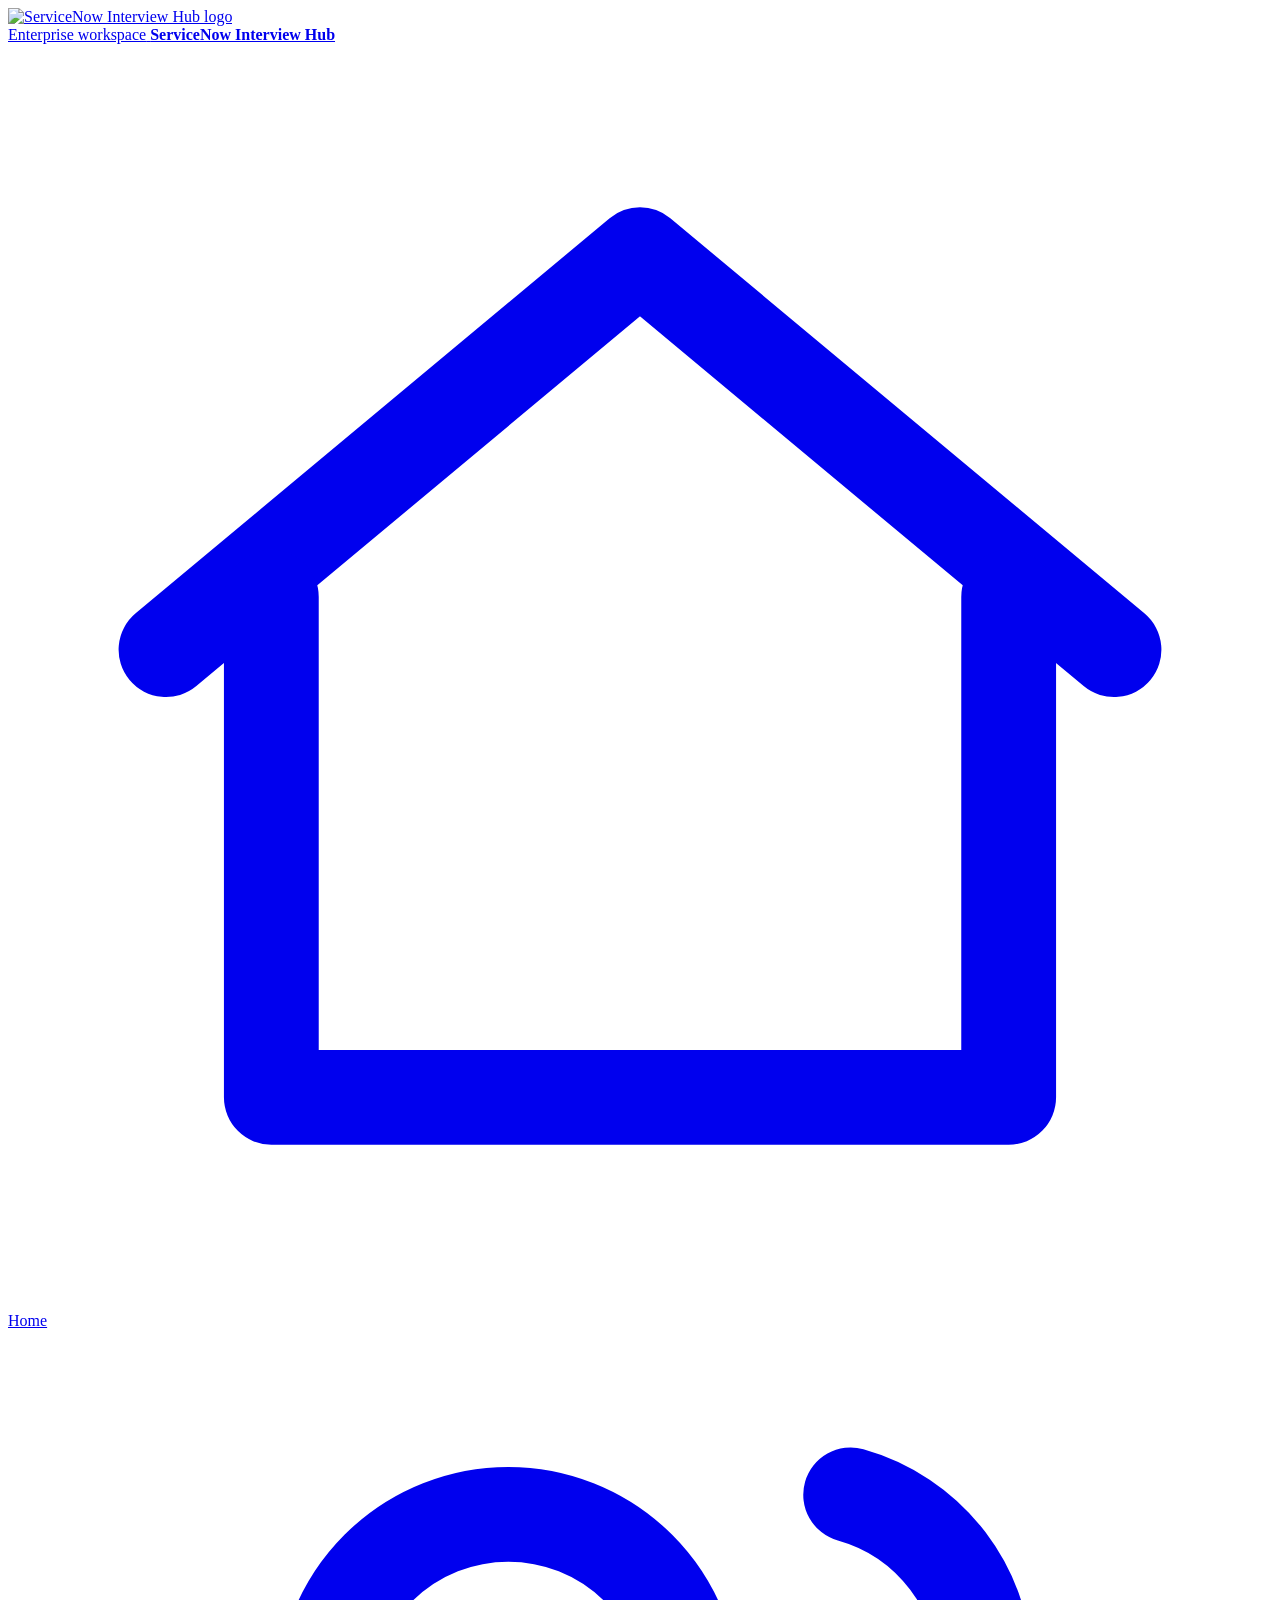
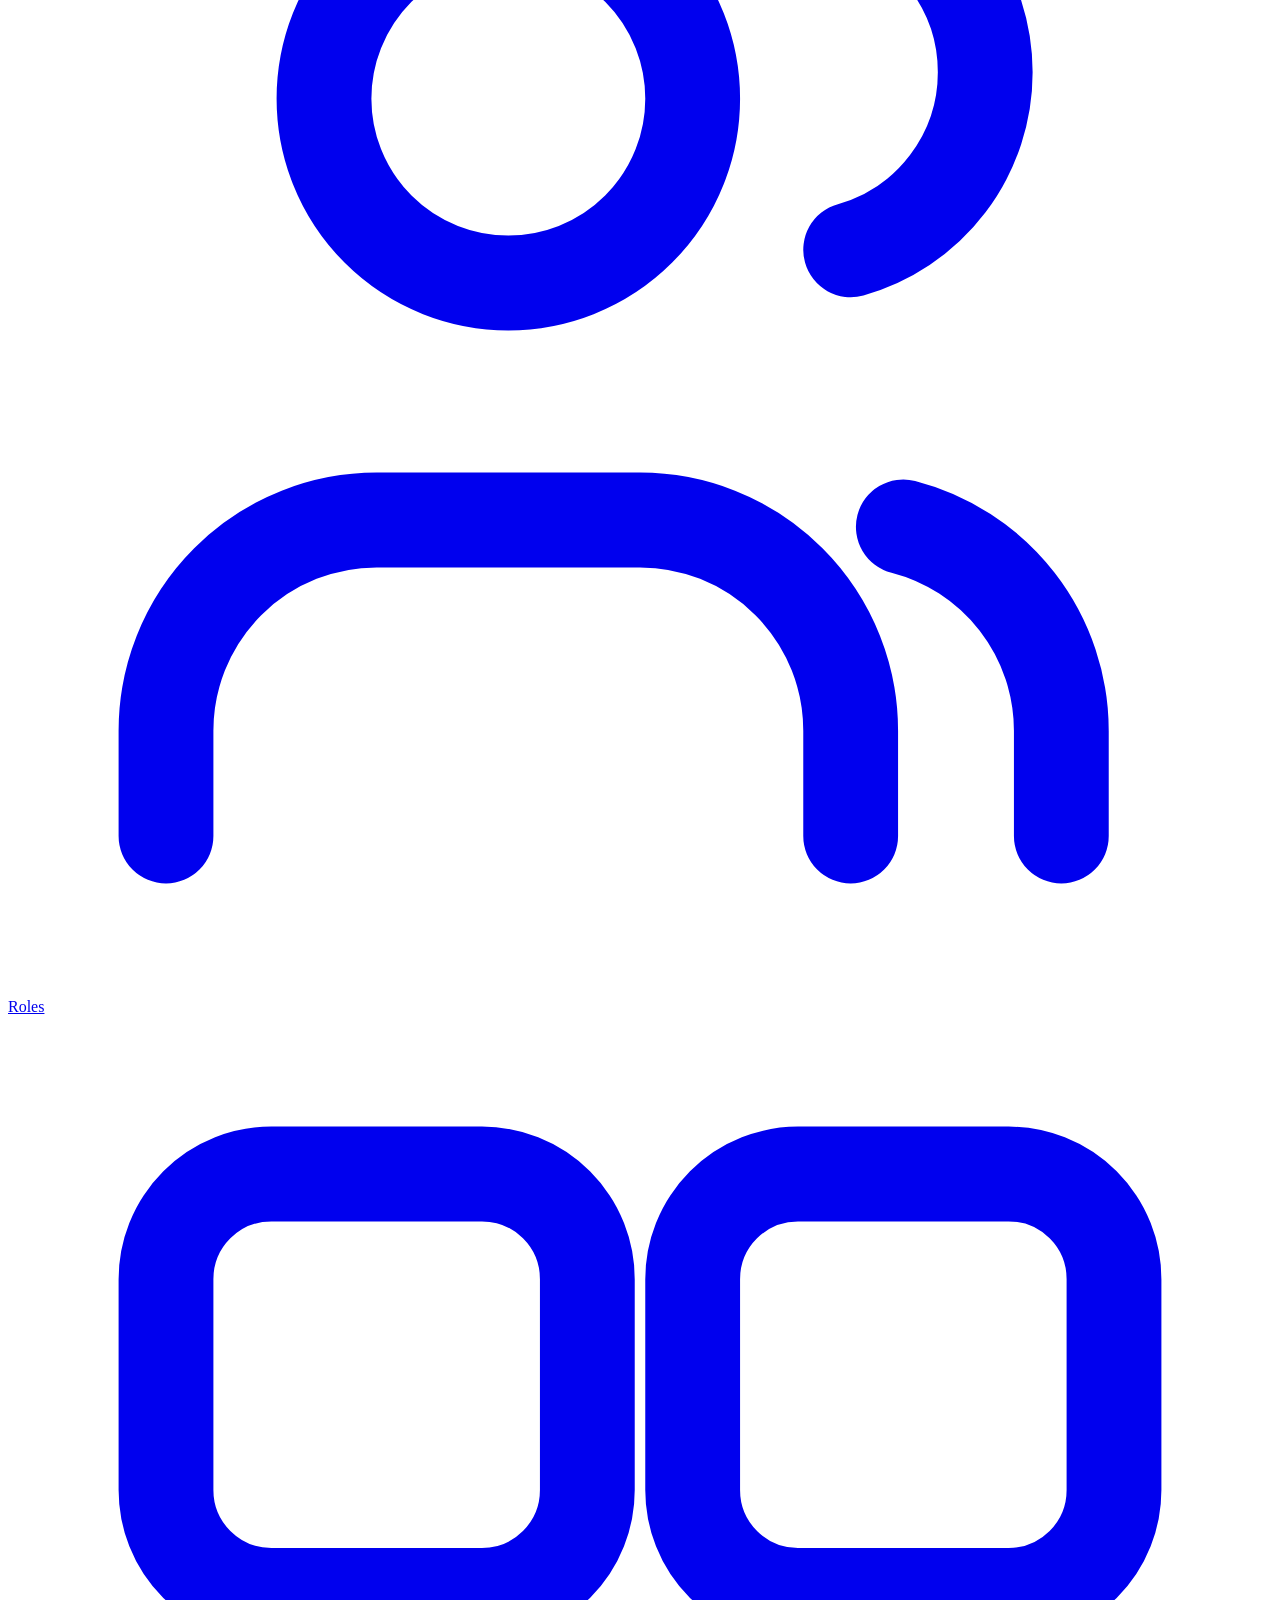
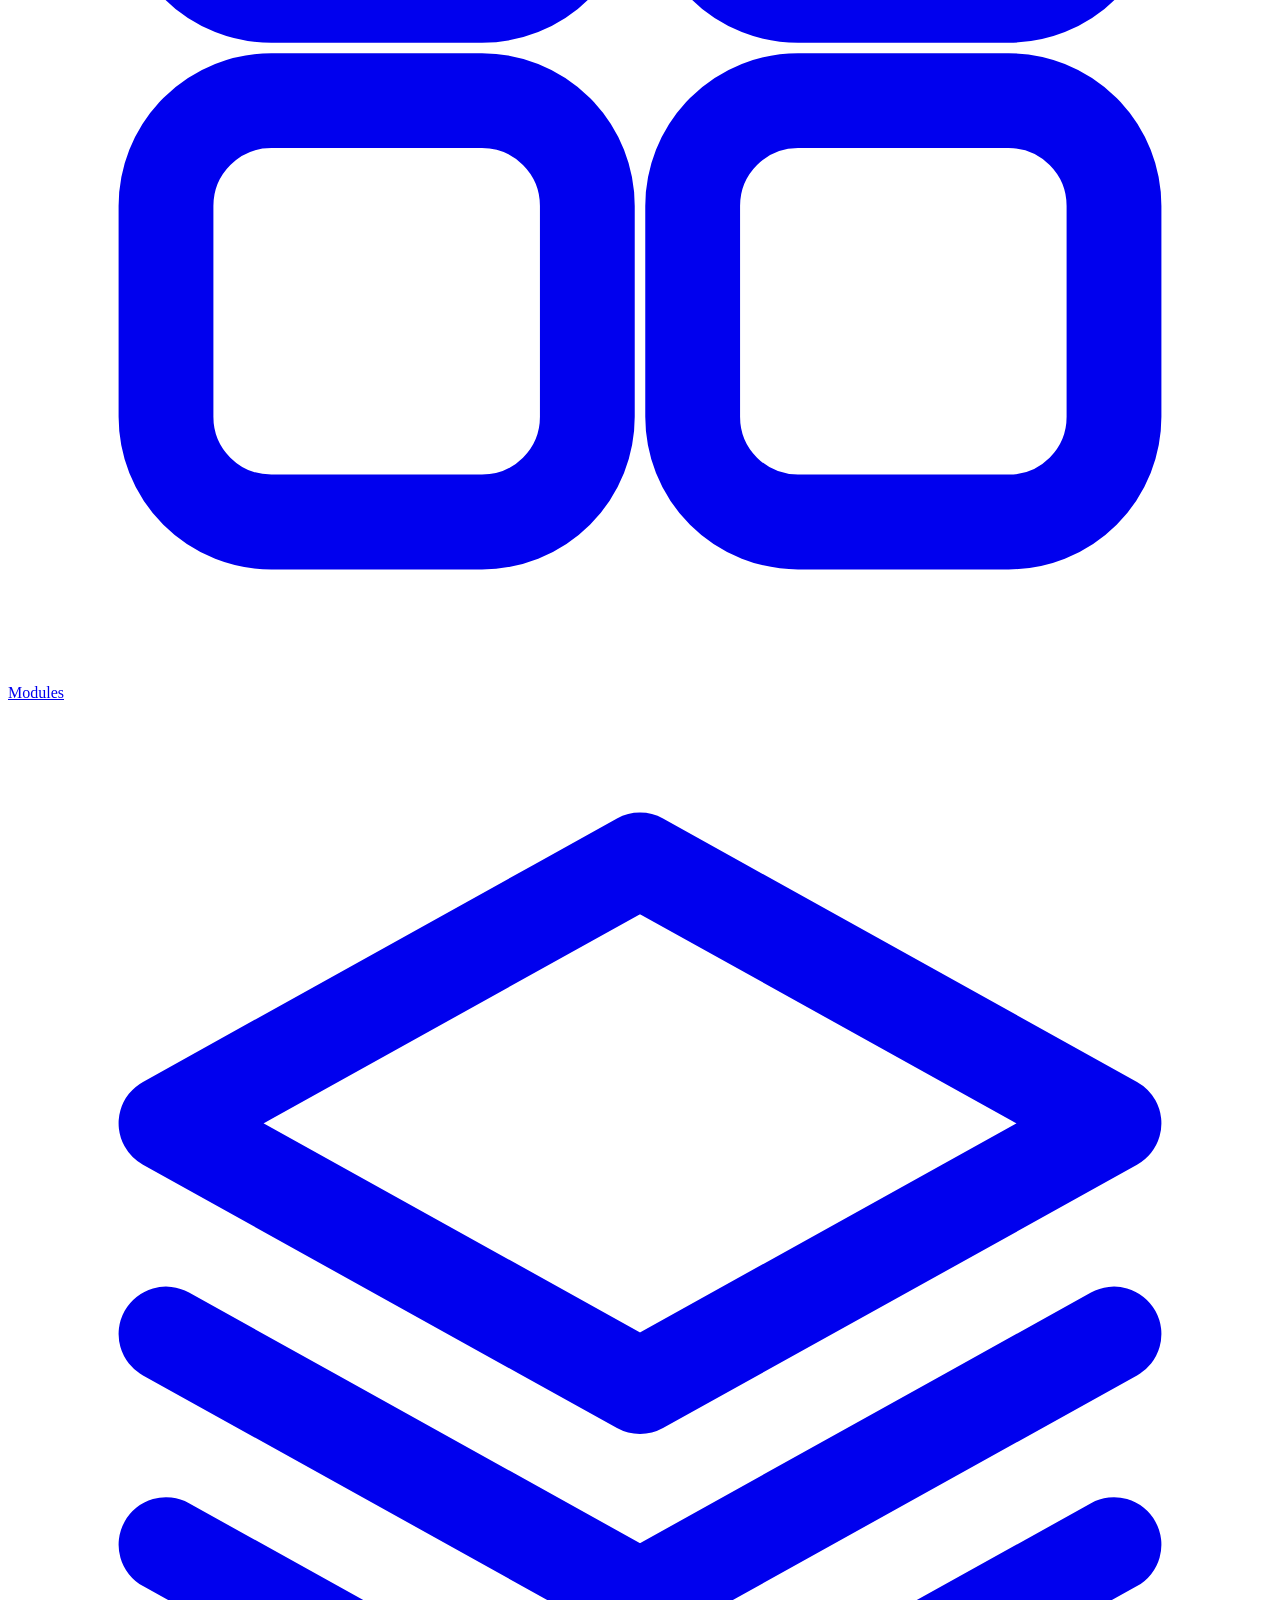
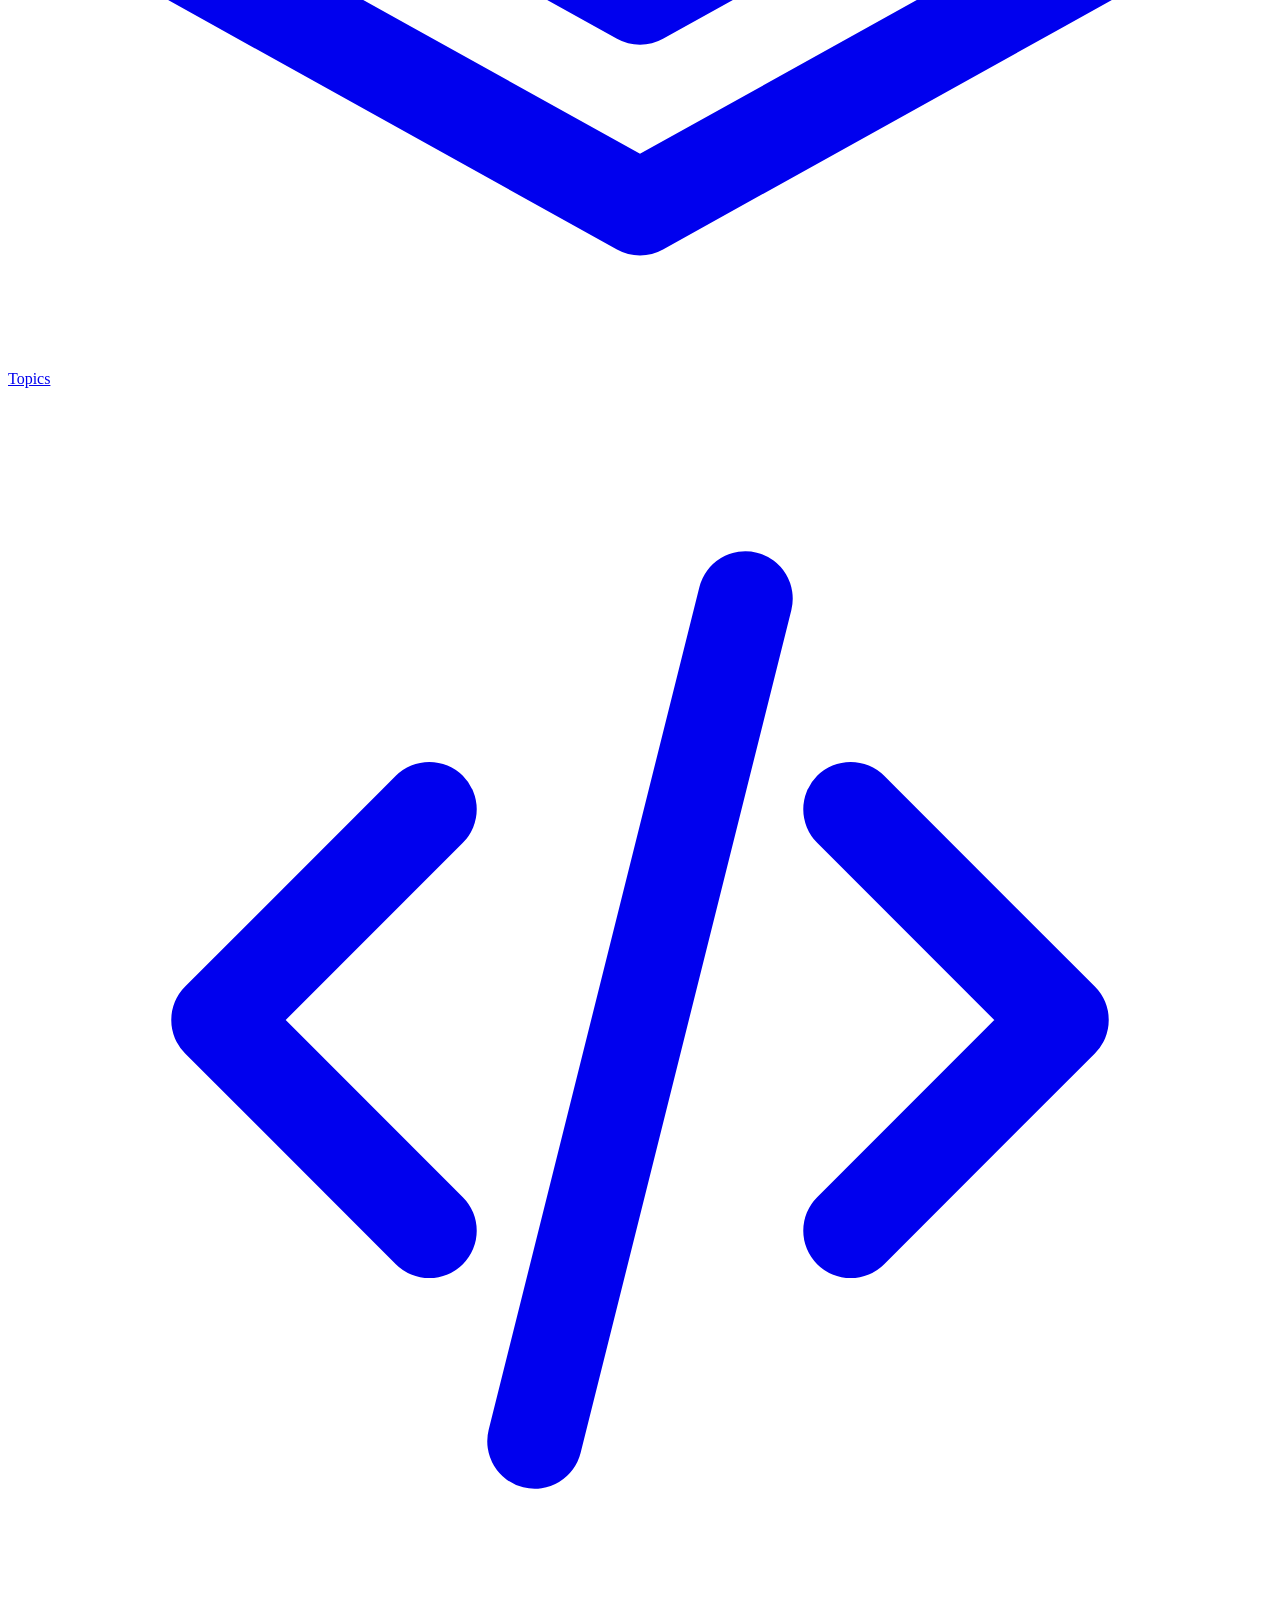
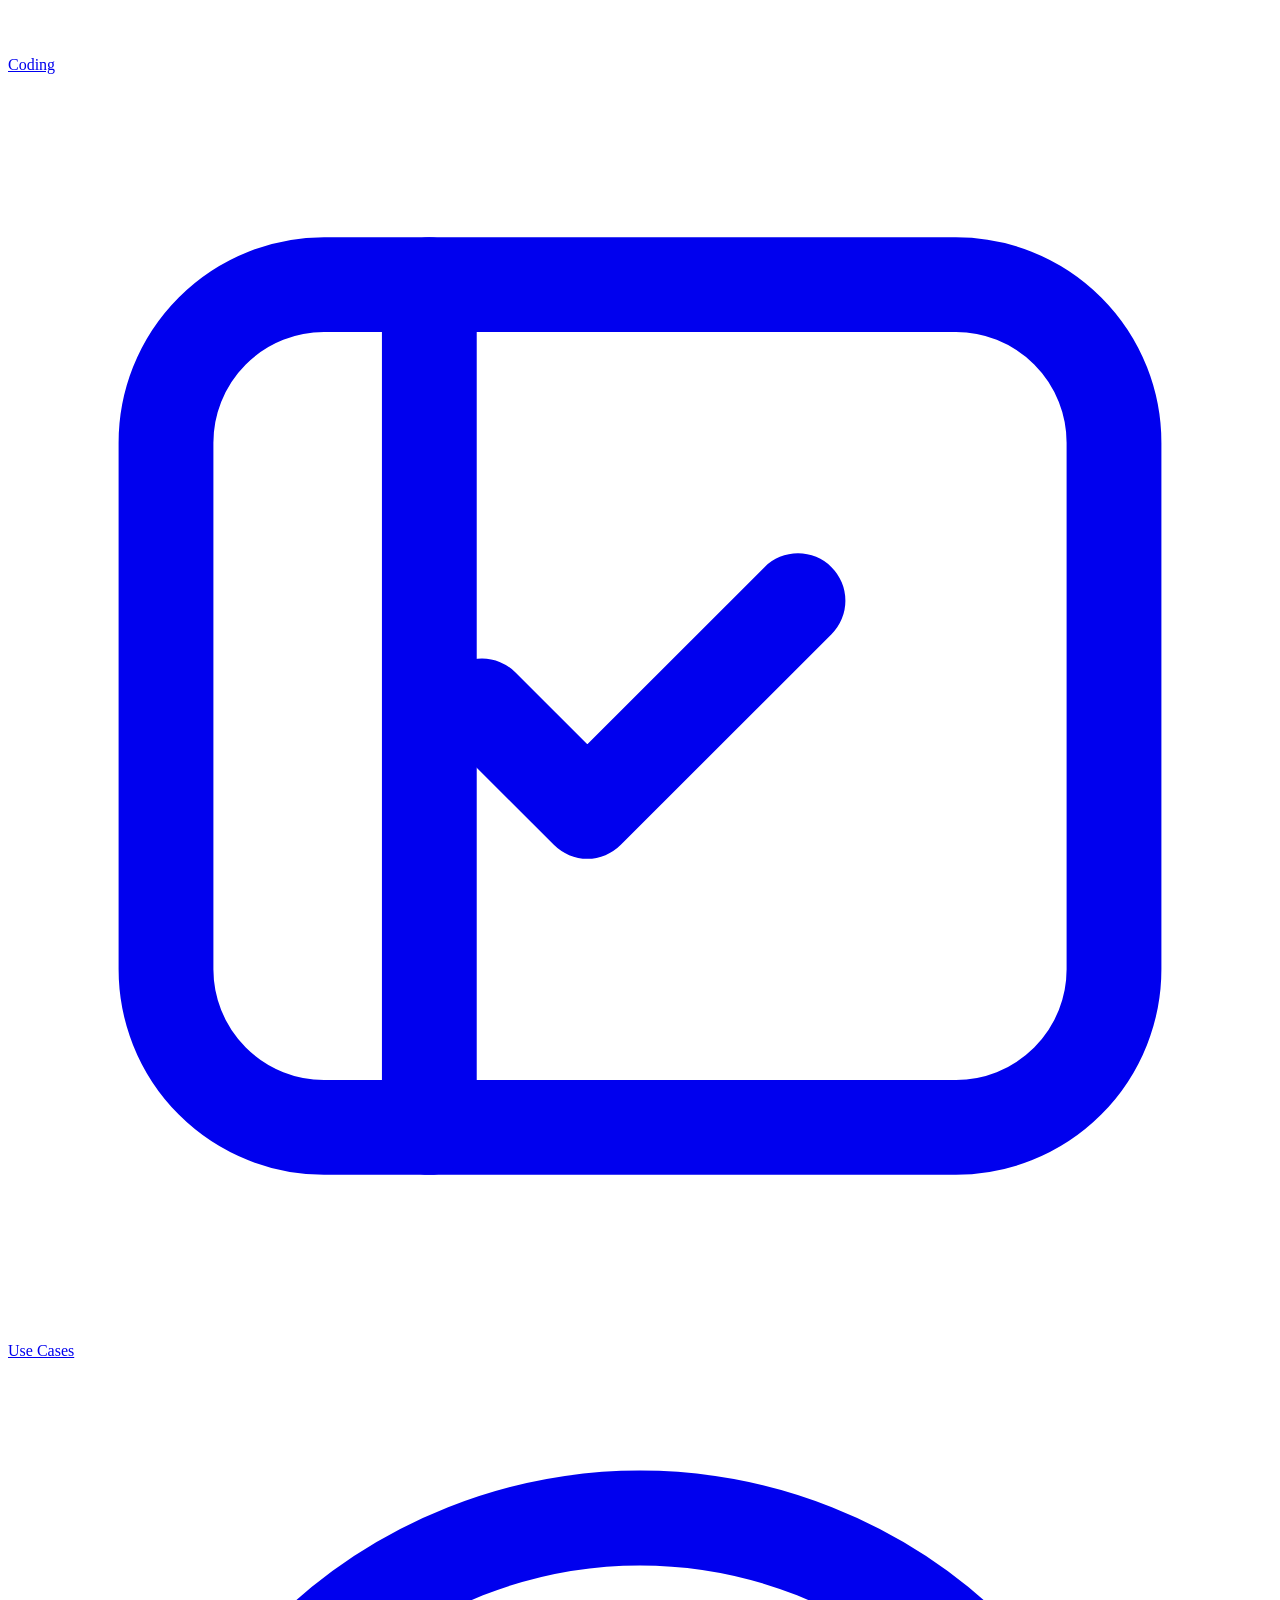
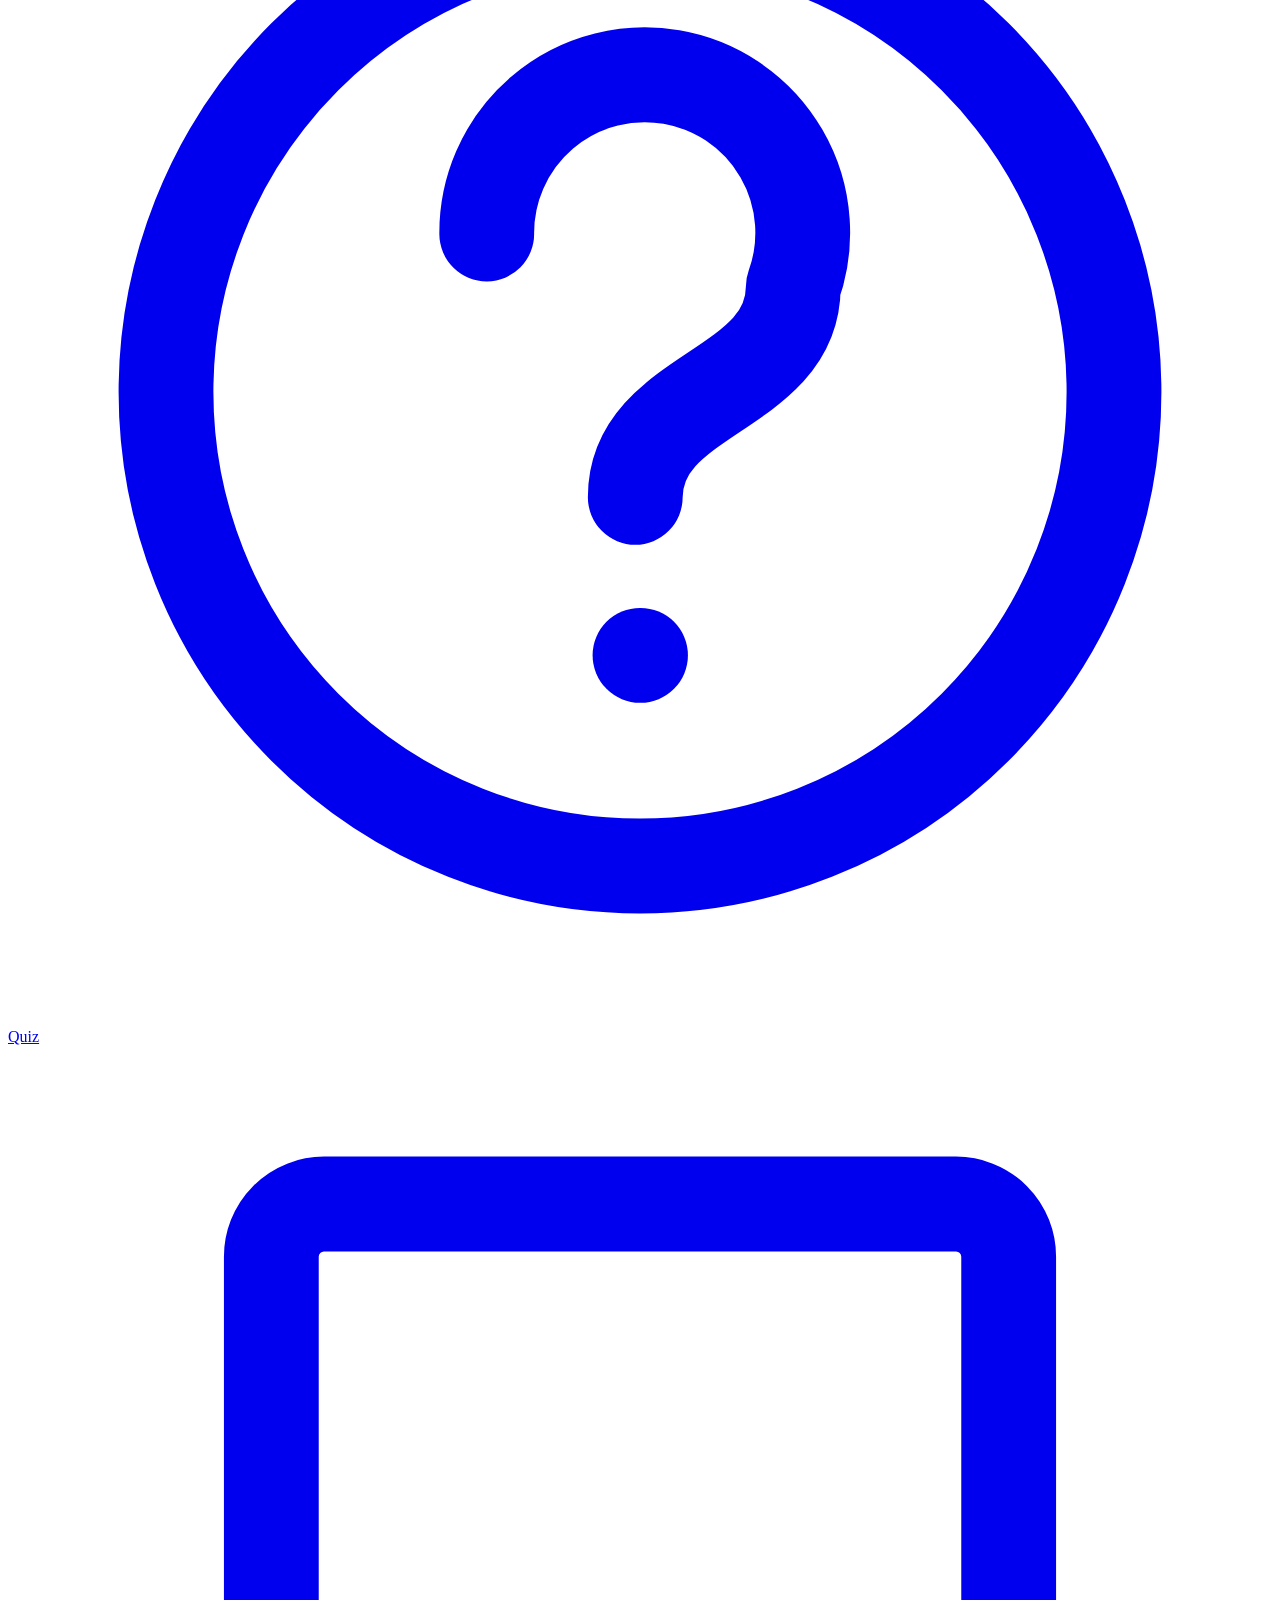
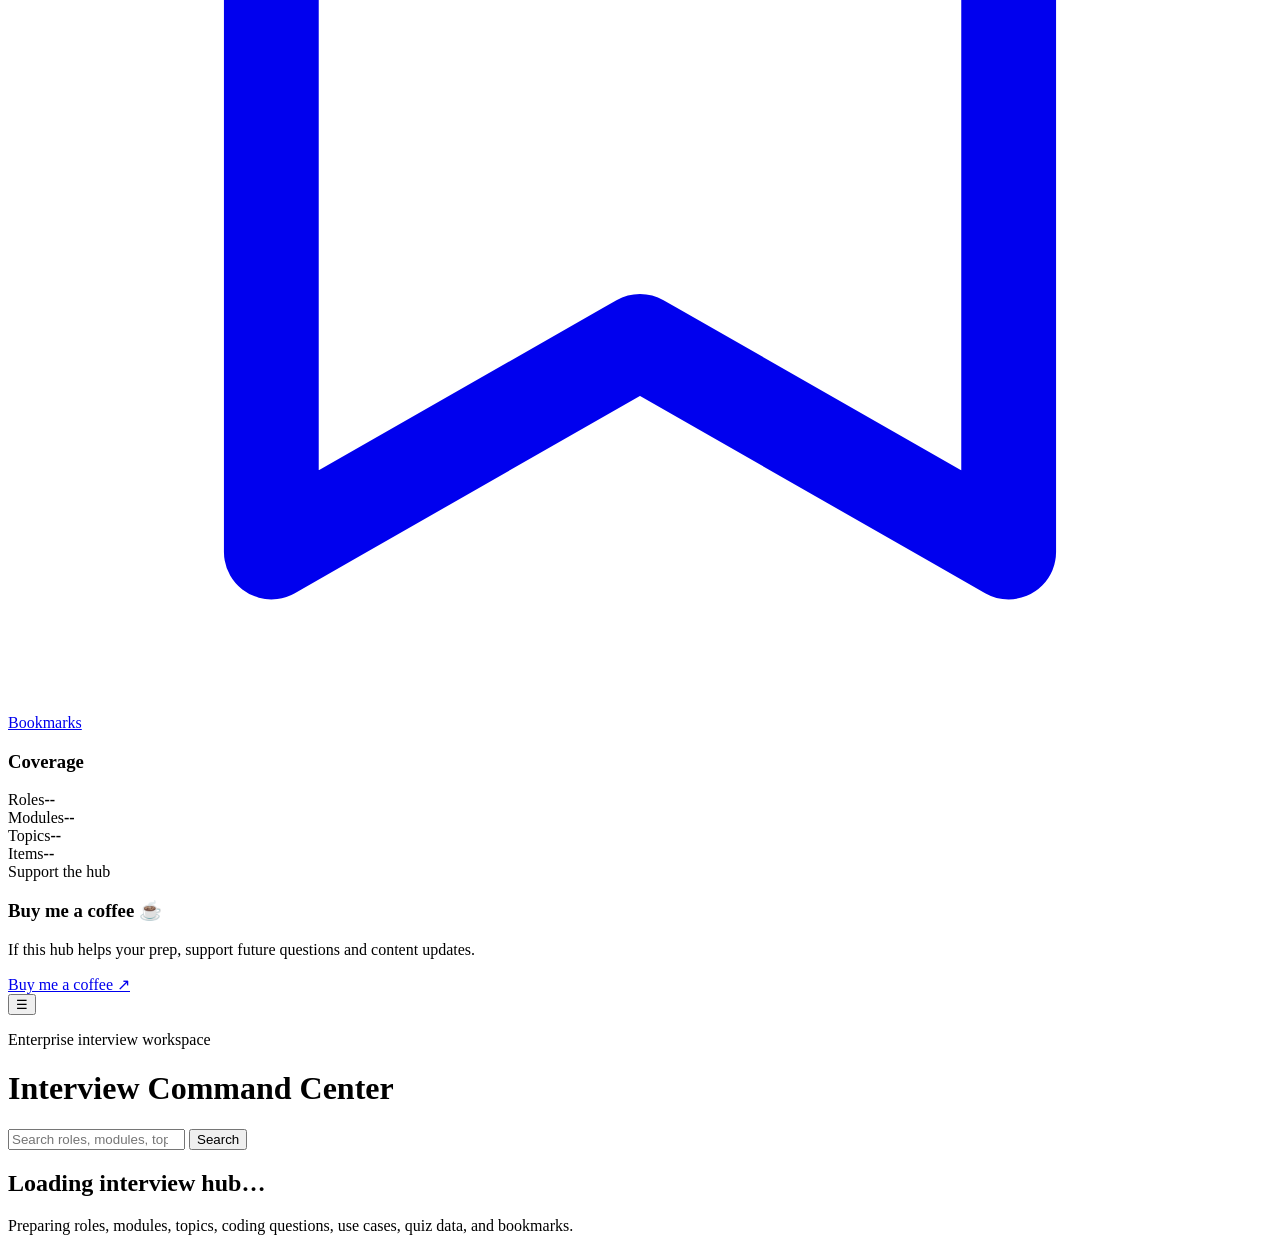
==== index.html @ 8a62e536 "Add files via upload" ====
<!DOCTYPE html>
<html lang="en">
<head>
  <meta charset="UTF-8" />
  <meta name="viewport" content="width=device-width, initial-scale=1.0" />
  <title>ServiceNow Interview Hub</title>
  <meta name="description" content="Enterprise-grade ServiceNow interview preparation — roles, modules, topics, coding, use cases, quiz, and bookmarks." />
  <meta name="theme-color" content="#070c15" />
  <link rel="icon" href="assets/images/servicenow-logo.svg" type="image/svg+xml" />

  <!-- Google Fonts -->
  <link rel="preconnect" href="https://fonts.googleapis.com" />
  <link rel="preconnect" href="https://fonts.gstatic.com" crossorigin />
  <link href="https://fonts.googleapis.com/css2?family=Syne:wght@400;500;600;700;800&family=IBM+Plex+Sans:ital,wght@0,300;0,400;0,500;0,600;1,400&family=IBM+Plex+Mono:wght@400;500&display=swap" rel="stylesheet" />

  <link rel="stylesheet" href="assets/css/styles.css" />
  <link rel="stylesheet" href="assets/css/theme.css" />
  <link rel="stylesheet" href="assets/css/responsive.css" />

  <!-- GA4 -->
  <script async src="https://www.googletagmanager.com/gtag/js?id=G-YMEYJNYHR7"></script>
  <script>
    window.dataLayer = window.dataLayer || [];
    function gtag(){dataLayer.push(arguments);}
    gtag('js', new Date());
    gtag('config', 'G-YMEYJNYHR7');
  </script>
</head>
<body>

  <!-- Mobile sidebar backdrop -->
  <div class="sidebar-backdrop" id="sidebar-backdrop"></div>

  <div class="app-shell">

    <aside class="sidebar" id="sidebar">

      <!-- Brand -->
      <a class="brand" href="#/home" aria-label="ServiceNow Interview Hub home">
        <img src="assets/images/servicenow-logo.svg" alt="ServiceNow Interview Hub logo" class="brand-logo" />
        <div class="brand-copy">
          <span class="brand-eyebrow">Enterprise workspace</span>
          <strong>ServiceNow Interview Hub</strong>
        </div>
      </a>

      <!-- Navigation -->
      <nav class="sidebar-nav" aria-label="Primary">
        <a data-nav-link href="#/home">
          <span class="nav-link-content">
            <span class="nav-icon">
              <svg viewBox="0 0 24 24" fill="none" stroke="currentColor" stroke-width="1.8" stroke-linecap="round" stroke-linejoin="round"><path d="M3 11.5 12 4l9 7.5"/><path d="M5 10.5V20h14v-9.5"/></svg>
            </span>
            <span>Home</span>
          </span>
        </a>
        <a data-nav-link href="#/roles">
          <span class="nav-link-content">
            <span class="nav-icon">
              <svg viewBox="0 0 24 24" fill="none" stroke="currentColor" stroke-width="1.8" stroke-linecap="round" stroke-linejoin="round"><path d="M16 21v-2a4 4 0 0 0-4-4H7a4 4 0 0 0-4 4v2"/><circle cx="9.5" cy="7" r="3.5"/><path d="M20 21v-2a4 4 0 0 0-3-3.87"/><path d="M16 3.13a3.5 3.5 0 0 1 0 6.74"/></svg>
            </span>
            <span>Roles</span>
          </span>
        </a>
        <a data-nav-link href="#/modules">
          <span class="nav-link-content">
            <span class="nav-icon">
              <svg viewBox="0 0 24 24" fill="none" stroke="currentColor" stroke-width="1.8" stroke-linecap="round" stroke-linejoin="round"><rect x="3" y="3" width="8" height="8" rx="2"/><rect x="13" y="3" width="8" height="8" rx="2"/><rect x="3" y="13" width="8" height="8" rx="2"/><rect x="13" y="13" width="8" height="8" rx="2"/></svg>
            </span>
            <span>Modules</span>
          </span>
        </a>
        <a data-nav-link href="#/topics">
          <span class="nav-link-content">
            <span class="nav-icon">
              <svg viewBox="0 0 24 24" fill="none" stroke="currentColor" stroke-width="1.8" stroke-linecap="round" stroke-linejoin="round"><path d="M12 3 3 8l9 5 9-5-9-5Z"/><path d="m3 12 9 5 9-5"/><path d="m3 16 9 5 9-5"/></svg>
            </span>
            <span>Topics</span>
          </span>
        </a>
        <a data-nav-link href="#/coding">
          <span class="nav-link-content">
            <span class="nav-icon">
              <svg viewBox="0 0 24 24" fill="none" stroke="currentColor" stroke-width="1.8" stroke-linecap="round" stroke-linejoin="round"><path d="m8 16-4-4 4-4"/><path d="m16 8 4 4-4 4"/><path d="m14 4-4 16"/></svg>
            </span>
            <span>Coding</span>
          </span>
        </a>
        <a data-nav-link href="#/use-cases">
          <span class="nav-link-content">
            <span class="nav-icon">
              <svg viewBox="0 0 24 24" fill="none" stroke="currentColor" stroke-width="1.8" stroke-linecap="round" stroke-linejoin="round"><path d="M9 12l2 2 4-4"/><rect x="3" y="4" width="18" height="16" rx="3"/><path d="M8 4v16"/></svg>
            </span>
            <span>Use Cases</span>
          </span>
        </a>
        <a data-nav-link href="#/quiz">
          <span class="nav-link-content">
            <span class="nav-icon">
              <svg viewBox="0 0 24 24" fill="none" stroke="currentColor" stroke-width="1.8" stroke-linecap="round" stroke-linejoin="round"><circle cx="12" cy="12" r="9"/><path d="M9.09 9a3 3 0 1 1 5.82 1c0 2-3 2-3 4"/><path d="M12 17h.01"/></svg>
            </span>
            <span>Quiz</span>
          </span>
        </a>
        <a data-nav-link href="#/bookmarks">
          <span class="nav-link-content">
            <span class="nav-icon">
              <svg viewBox="0 0 24 24" fill="none" stroke="currentColor" stroke-width="1.8" stroke-linecap="round" stroke-linejoin="round"><path d="M6 3h12a1 1 0 0 1 1 1v17l-7-4-7 4V4a1 1 0 0 1 1-1Z"/></svg>
            </span>
            <span>Bookmarks</span>
          </span>
        </a>
      </nav>

      <!-- Stats panel -->
      <section class="sidebar-panel" id="sidebar-stats" aria-label="Coverage stats">
        <h3>Coverage</h3>
        <div class="mini-stats">
          <div><span>Roles</span><strong id="stat-roles">--</strong></div>
          <div><span>Modules</span><strong id="stat-modules">--</strong></div>
          <div><span>Topics</span><strong id="stat-topics">--</strong></div>
          <div><span>Items</span><strong id="stat-items">--</strong></div>
        </div>
      </section>

      <!-- Support CTA -->
      <section class="sidebar-panel support-cta-panel" aria-label="Support this project">
        <span class="support-kicker">Support the hub</span>
        <h3>Buy me a coffee ☕</h3>
        <p>If this hub helps your prep, support future questions and content updates.</p>
        <a
          class="cashapp-button"
          href="https://cash.app/$TEJASWIREDDYAnapalli"
          target="_blank"
          rel="noopener noreferrer"
          data-support-link="cashapp"
          aria-label="Support on Cash App"
        >
          <span class="cashapp-button-text">Buy me a coffee</span>
          <span class="cashapp-button-icon" aria-hidden="true">↗</span>
        </a>
      </section>

    </aside><!-- /sidebar -->

    <div class="main-shell">

      <!-- Topbar -->
      <header class="topbar">
        <div class="topbar-left">
          <button class="mobile-nav-toggle" id="mobile-nav-toggle" aria-label="Toggle navigation">☰</button>
          <div>
            <p class="eyebrow">Enterprise interview workspace</p>
            <h1 id="page-title">Interview Command Center</h1>
          </div>
        </div>

        <form id="global-search-form" class="global-search" role="search">
          <input
            id="global-search-input"
            type="search"
            placeholder="Search roles, modules, topics, coding, use cases…"
            aria-label="Search the interview hub"
          />
          <button type="submit">Search</button>
        </form>
      </header>

      <!-- Main content area -->
      <main id="app-main" class="page-content" aria-live="polite">
        <section class="loading-state card">
          <h2>Loading interview hub…</h2>
          <p>Preparing roles, modules, topics, coding questions, use cases, quiz data, and bookmarks.</p>
        </section>
      </main>

    </div><!-- /main-shell -->
  </div><!-- /app-shell -->

  <!-- Mobile sidebar backdrop handler -->
  <script>
    const backdrop = document.getElementById('sidebar-backdrop');
    const mobileToggle = document.getElementById('mobile-nav-toggle');
    const sidebarEl = document.getElementById('sidebar');
    if (mobileToggle && backdrop && sidebarEl) {
      mobileToggle.addEventListener('click', () => {
        sidebarEl.classList.toggle('open');
        backdrop.classList.toggle('show');
      });
      backdrop.addEventListener('click', () => {
        sidebarEl.classList.remove('open');
        backdrop.classList.remove('show');
      });
    }
  </script>

  <script type="module" src="assets/js/app.js"></script>
</body>
</html>
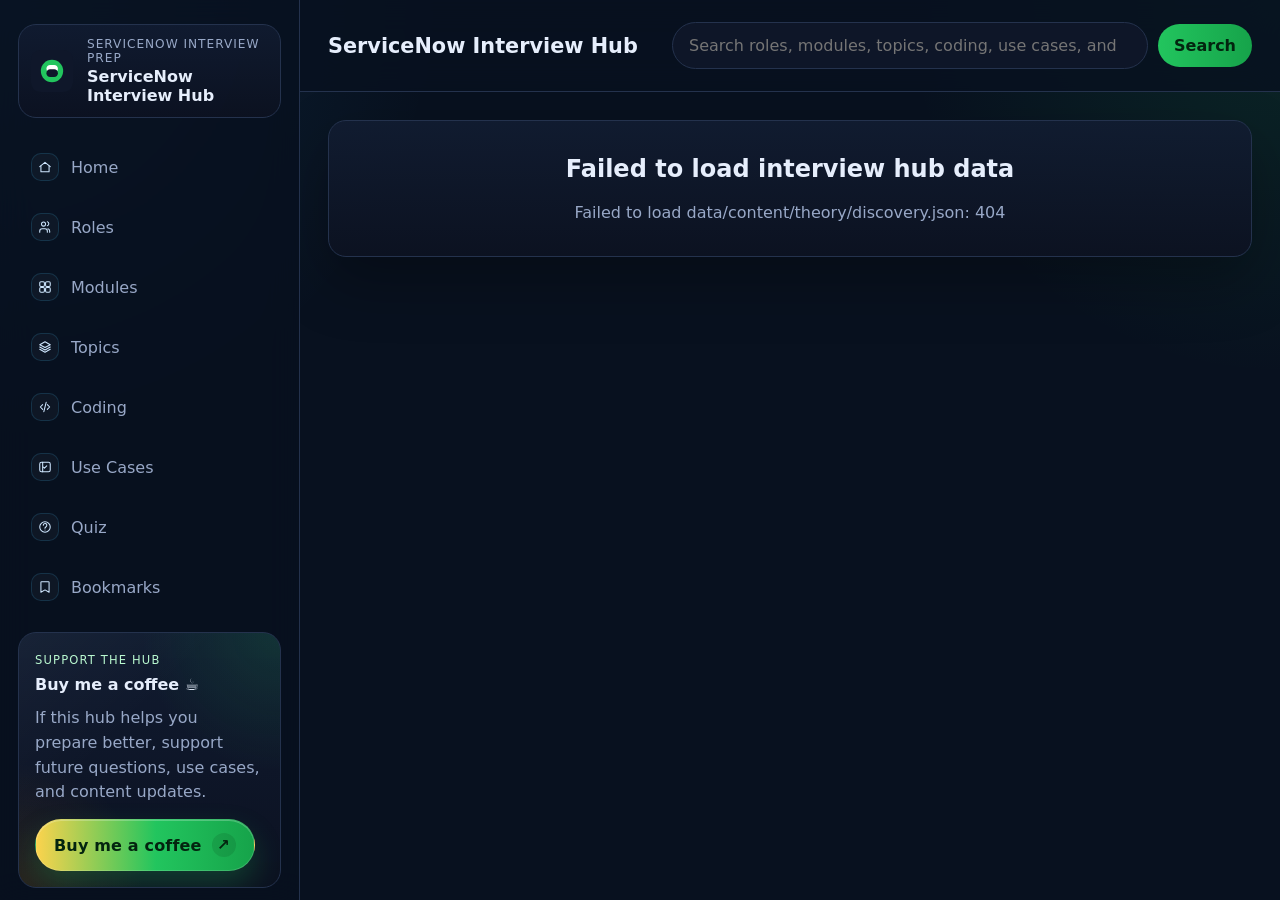
==== commit 5af8ae15: "Add files via upload" ====
--- a/index.html
+++ b/index.html
@@ -4,20 +4,12 @@
   <meta charset="UTF-8" />
   <meta name="viewport" content="width=device-width, initial-scale=1.0" />
   <title>ServiceNow Interview Hub</title>
-  <meta name="description" content="Enterprise-grade ServiceNow interview preparation — roles, modules, topics, coding, use cases, quiz, and bookmarks." />
-  <meta name="theme-color" content="#070c15" />
+  <meta name="description" content="ServiceNow interview hub with roles, modules, topics, coding questions, use cases, quiz mode, bookmarks, and analytics." />
+  <meta name="theme-color" content="#0b1220" />
   <link rel="icon" href="assets/images/servicenow-logo.svg" type="image/svg+xml" />
-
-  <!-- Google Fonts -->
-  <link rel="preconnect" href="https://fonts.googleapis.com" />
-  <link rel="preconnect" href="https://fonts.gstatic.com" crossorigin />
-  <link href="https://fonts.googleapis.com/css2?family=Syne:wght@400;500;600;700;800&family=IBM+Plex+Sans:ital,wght@0,300;0,400;0,500;0,600;1,400&family=IBM+Plex+Mono:wght@400;500&display=swap" rel="stylesheet" />
-
   <link rel="stylesheet" href="assets/css/styles.css" />
   <link rel="stylesheet" href="assets/css/theme.css" />
   <link rel="stylesheet" href="assets/css/responsive.css" />
-
-  <!-- GA4 -->
   <script async src="https://www.googletagmanager.com/gtag/js?id=G-YMEYJNYHR7"></script>
   <script>
     window.dataLayer = window.dataLayer || [];
@@ -27,172 +19,69 @@
   </script>
 </head>
 <body>
-
-  <!-- Mobile sidebar backdrop -->
-  <div class="sidebar-backdrop" id="sidebar-backdrop"></div>
-
   <div class="app-shell">
-
-    <aside class="sidebar" id="sidebar">
-
-      <!-- Brand -->
+    <aside class="sidebar">
       <a class="brand" href="#/home" aria-label="ServiceNow Interview Hub home">
         <img src="assets/images/servicenow-logo.svg" alt="ServiceNow Interview Hub logo" class="brand-logo" />
         <div class="brand-copy">
-          <span class="brand-eyebrow">Enterprise workspace</span>
+          <span class="brand-eyebrow">ServiceNow interview prep</span>
           <strong>ServiceNow Interview Hub</strong>
         </div>
       </a>
 
-      <!-- Navigation -->
       <nav class="sidebar-nav" aria-label="Primary">
-        <a data-nav-link href="#/home">
-          <span class="nav-link-content">
-            <span class="nav-icon">
-              <svg viewBox="0 0 24 24" fill="none" stroke="currentColor" stroke-width="1.8" stroke-linecap="round" stroke-linejoin="round"><path d="M3 11.5 12 4l9 7.5"/><path d="M5 10.5V20h14v-9.5"/></svg>
-            </span>
-            <span>Home</span>
-          </span>
-        </a>
-        <a data-nav-link href="#/roles">
-          <span class="nav-link-content">
-            <span class="nav-icon">
-              <svg viewBox="0 0 24 24" fill="none" stroke="currentColor" stroke-width="1.8" stroke-linecap="round" stroke-linejoin="round"><path d="M16 21v-2a4 4 0 0 0-4-4H7a4 4 0 0 0-4 4v2"/><circle cx="9.5" cy="7" r="3.5"/><path d="M20 21v-2a4 4 0 0 0-3-3.87"/><path d="M16 3.13a3.5 3.5 0 0 1 0 6.74"/></svg>
-            </span>
-            <span>Roles</span>
-          </span>
-        </a>
-        <a data-nav-link href="#/modules">
-          <span class="nav-link-content">
-            <span class="nav-icon">
-              <svg viewBox="0 0 24 24" fill="none" stroke="currentColor" stroke-width="1.8" stroke-linecap="round" stroke-linejoin="round"><rect x="3" y="3" width="8" height="8" rx="2"/><rect x="13" y="3" width="8" height="8" rx="2"/><rect x="3" y="13" width="8" height="8" rx="2"/><rect x="13" y="13" width="8" height="8" rx="2"/></svg>
-            </span>
-            <span>Modules</span>
-          </span>
-        </a>
-        <a data-nav-link href="#/topics">
-          <span class="nav-link-content">
-            <span class="nav-icon">
-              <svg viewBox="0 0 24 24" fill="none" stroke="currentColor" stroke-width="1.8" stroke-linecap="round" stroke-linejoin="round"><path d="M12 3 3 8l9 5 9-5-9-5Z"/><path d="m3 12 9 5 9-5"/><path d="m3 16 9 5 9-5"/></svg>
-            </span>
-            <span>Topics</span>
-          </span>
-        </a>
-        <a data-nav-link href="#/coding">
-          <span class="nav-link-content">
-            <span class="nav-icon">
-              <svg viewBox="0 0 24 24" fill="none" stroke="currentColor" stroke-width="1.8" stroke-linecap="round" stroke-linejoin="round"><path d="m8 16-4-4 4-4"/><path d="m16 8 4 4-4 4"/><path d="m14 4-4 16"/></svg>
-            </span>
-            <span>Coding</span>
-          </span>
-        </a>
-        <a data-nav-link href="#/use-cases">
-          <span class="nav-link-content">
-            <span class="nav-icon">
-              <svg viewBox="0 0 24 24" fill="none" stroke="currentColor" stroke-width="1.8" stroke-linecap="round" stroke-linejoin="round"><path d="M9 12l2 2 4-4"/><rect x="3" y="4" width="18" height="16" rx="3"/><path d="M8 4v16"/></svg>
-            </span>
-            <span>Use Cases</span>
-          </span>
-        </a>
-        <a data-nav-link href="#/quiz">
-          <span class="nav-link-content">
-            <span class="nav-icon">
-              <svg viewBox="0 0 24 24" fill="none" stroke="currentColor" stroke-width="1.8" stroke-linecap="round" stroke-linejoin="round"><circle cx="12" cy="12" r="9"/><path d="M9.09 9a3 3 0 1 1 5.82 1c0 2-3 2-3 4"/><path d="M12 17h.01"/></svg>
-            </span>
-            <span>Quiz</span>
-          </span>
-        </a>
-        <a data-nav-link href="#/bookmarks">
-          <span class="nav-link-content">
-            <span class="nav-icon">
-              <svg viewBox="0 0 24 24" fill="none" stroke="currentColor" stroke-width="1.8" stroke-linecap="round" stroke-linejoin="round"><path d="M6 3h12a1 1 0 0 1 1 1v17l-7-4-7 4V4a1 1 0 0 1 1-1Z"/></svg>
-            </span>
-            <span>Bookmarks</span>
-          </span>
-        </a>
+        <a data-nav-link href="#/home"><span class="nav-link-content"><span class="nav-icon"><svg viewBox="0 0 24 24" fill="none" stroke="currentColor" stroke-width="1.8" stroke-linecap="round" stroke-linejoin="round"><path d="M3 11.5 12 4l9 7.5"/><path d="M5 10.5V20h14v-9.5"/></svg></span><span>Home</span></span></a>
+        <a data-nav-link href="#/roles"><span class="nav-link-content"><span class="nav-icon"><svg viewBox="0 0 24 24" fill="none" stroke="currentColor" stroke-width="1.8" stroke-linecap="round" stroke-linejoin="round"><path d="M16 21v-2a4 4 0 0 0-4-4H7a4 4 0 0 0-4 4v2"/><circle cx="9.5" cy="7" r="3.5"/><path d="M20 21v-2a4 4 0 0 0-3-3.87"/><path d="M16 3.13a3.5 3.5 0 0 1 0 6.74"/></svg></span><span>Roles</span></span></a>
+        <a data-nav-link href="#/modules"><span class="nav-link-content"><span class="nav-icon"><svg viewBox="0 0 24 24" fill="none" stroke="currentColor" stroke-width="1.8" stroke-linecap="round" stroke-linejoin="round"><rect x="3" y="3" width="8" height="8" rx="2"/><rect x="13" y="3" width="8" height="8" rx="2"/><rect x="3" y="13" width="8" height="8" rx="2"/><rect x="13" y="13" width="8" height="8" rx="2"/></svg></span><span>Modules</span></span></a>
+        <a data-nav-link href="#/topics"><span class="nav-link-content"><span class="nav-icon"><svg viewBox="0 0 24 24" fill="none" stroke="currentColor" stroke-width="1.8" stroke-linecap="round" stroke-linejoin="round"><path d="M12 3 3 8l9 5 9-5-9-5Z"/><path d="m3 12 9 5 9-5"/><path d="m3 16 9 5 9-5"/></svg></span><span>Topics</span></span></a>
+        <a data-nav-link href="#/coding"><span class="nav-link-content"><span class="nav-icon"><svg viewBox="0 0 24 24" fill="none" stroke="currentColor" stroke-width="1.8" stroke-linecap="round" stroke-linejoin="round"><path d="m8 16-4-4 4-4"/><path d="m16 8 4 4-4 4"/><path d="m14 4-4 16"/></svg></span><span>Coding</span></span></a>
+        <a data-nav-link href="#/use-cases"><span class="nav-link-content"><span class="nav-icon"><svg viewBox="0 0 24 24" fill="none" stroke="currentColor" stroke-width="1.8" stroke-linecap="round" stroke-linejoin="round"><path d="M9 12l2 2 4-4"/><rect x="3" y="4" width="18" height="16" rx="3"/><path d="M8 4v16"/></svg></span><span>Use Cases</span></span></a>
+        <a data-nav-link href="#/quiz"><span class="nav-link-content"><span class="nav-icon"><svg viewBox="0 0 24 24" fill="none" stroke="currentColor" stroke-width="1.8" stroke-linecap="round" stroke-linejoin="round"><circle cx="12" cy="12" r="9"/><path d="M9.09 9a3 3 0 1 1 5.82 1c0 2-3 2-3 4"/><path d="M12 17h.01"/></svg></span><span>Quiz</span></span></a>
+        <a data-nav-link href="#/bookmarks"><span class="nav-link-content"><span class="nav-icon"><svg viewBox="0 0 24 24" fill="none" stroke="currentColor" stroke-width="1.8" stroke-linecap="round" stroke-linejoin="round"><path d="M6 3h12a1 1 0 0 1 1 1v17l-7-4-7 4V4a1 1 0 0 1 1-1Z"/></svg></span><span>Bookmarks</span></span></a>
       </nav>
 
-      <!-- Stats panel -->
-      <section class="sidebar-panel" id="sidebar-stats" aria-label="Coverage stats">
-        <h3>Coverage</h3>
-        <div class="mini-stats">
-          <div><span>Roles</span><strong id="stat-roles">--</strong></div>
-          <div><span>Modules</span><strong id="stat-modules">--</strong></div>
-          <div><span>Topics</span><strong id="stat-topics">--</strong></div>
-          <div><span>Items</span><strong id="stat-items">--</strong></div>
-        </div>
-      </section>
-
-      <!-- Support CTA -->
       <section class="sidebar-panel support-cta-panel" aria-label="Support this project">
         <span class="support-kicker">Support the hub</span>
         <h3>Buy me a coffee ☕</h3>
-        <p>If this hub helps your prep, support future questions and content updates.</p>
+        <p>If this hub helps you prepare better, support future questions, use cases, and content updates.</p>
         <a
           class="cashapp-button"
           href="https://cash.app/$TEJASWIREDDYAnapalli"
           target="_blank"
           rel="noopener noreferrer"
           data-support-link="cashapp"
-          aria-label="Support on Cash App"
+          aria-label="Buy me a coffee on Cash App"
         >
           <span class="cashapp-button-text">Buy me a coffee</span>
           <span class="cashapp-button-icon" aria-hidden="true">↗</span>
         </a>
       </section>
-
-    </aside><!-- /sidebar -->
+    </aside>
 
     <div class="main-shell">
-
-      <!-- Topbar -->
       <header class="topbar">
         <div class="topbar-left">
           <button class="mobile-nav-toggle" id="mobile-nav-toggle" aria-label="Toggle navigation">☰</button>
           <div>
-            <p class="eyebrow">Enterprise interview workspace</p>
-            <h1 id="page-title">Interview Command Center</h1>
+            <p class="eyebrow">ServiceNow interview prep</p>
+            <h1 id="page-title">ServiceNow Interview Hub</h1>
           </div>
         </div>
 
         <form id="global-search-form" class="global-search" role="search">
-          <input
-            id="global-search-input"
-            type="search"
-            placeholder="Search roles, modules, topics, coding, use cases…"
-            aria-label="Search the interview hub"
-          />
+          <input id="global-search-input" type="search" placeholder="Search roles, modules, topics, coding, use cases, and tricky concepts..." aria-label="Search the interview hub" />
           <button type="submit">Search</button>
         </form>
       </header>
 
-      <!-- Main content area -->
       <main id="app-main" class="page-content" aria-live="polite">
         <section class="loading-state card">
           <h2>Loading interview hub…</h2>
           <p>Preparing roles, modules, topics, coding questions, use cases, quiz data, and bookmarks.</p>
         </section>
       </main>
-
-    </div><!-- /main-shell -->
-  </div><!-- /app-shell -->
-
-  <!-- Mobile sidebar backdrop handler -->
-  <script>
-    const backdrop = document.getElementById('sidebar-backdrop');
-    const mobileToggle = document.getElementById('mobile-nav-toggle');
-    const sidebarEl = document.getElementById('sidebar');
-    if (mobileToggle && backdrop && sidebarEl) {
-      mobileToggle.addEventListener('click', () => {
-        sidebarEl.classList.toggle('open');
-        backdrop.classList.toggle('show');
-      });
-      backdrop.addEventListener('click', () => {
-        sidebarEl.classList.remove('open');
-        backdrop.classList.remove('show');
-      });
-    }
-  </script>
+    </div>
+  </div>
 
   <script type="module" src="assets/js/app.js"></script>
 </body>
--- a/assets/css/styles.css
+++ b/assets/css/styles.css
@@ -0,0 +1,438 @@
+
+:root{
+  --bg:#08111f;
+  --surface:#0f172a;
+  --surface-2:#111c31;
+  --surface-3:#16243f;
+  --border:#24324d;
+  --text:#e6eefc;
+  --muted:#98a8c7;
+  --accent:#22c55e;
+  --accent-2:#38bdf8;
+  --accent-3:#f59e0b;
+  --danger:#f87171;
+  --shadow:0 24px 60px rgba(0,0,0,.28);
+  --radius:18px;
+  --radius-sm:12px;
+  --max-width:1400px;
+}
+*{box-sizing:border-box}
+html,body{margin:0;padding:0}
+body{
+  font-family:Inter, ui-sans-serif, system-ui, -apple-system, BlinkMacSystemFont, "Segoe UI", sans-serif;
+  color:var(--text);
+  background:
+    radial-gradient(circle at top left, rgba(56,189,248,.12), transparent 28%),
+    radial-gradient(circle at top right, rgba(34,197,94,.12), transparent 24%),
+    var(--bg);
+  min-height:100vh;
+}
+a{color:inherit;text-decoration:none}
+button,input,select,textarea{font:inherit}
+button{cursor:pointer}
+img{max-width:100%;display:block}
+code,pre{font-family:ui-monospace,SFMono-Regular,Menlo,Monaco,Consolas,monospace}
+.app-shell{display:grid;grid-template-columns:300px minmax(0,1fr);min-height:100vh}
+.sidebar{
+  position:sticky;top:0;height:100vh;overflow:auto;
+  border-right:1px solid var(--border);
+  background:rgba(8,17,31,.82);
+  backdrop-filter:blur(16px);
+  padding:24px 18px;
+}
+.brand{
+  display:flex;gap:14px;align-items:center;margin-bottom:24px;
+  padding:14px;border:1px solid var(--border);border-radius:var(--radius);
+  background:linear-gradient(180deg, rgba(17,28,49,.9), rgba(12,18,33,.9));
+}
+.brand-logo{width:54px;height:54px}
+.brand-copy{display:flex;flex-direction:column;gap:2px}
+.brand-eyebrow{color:var(--muted);font-size:.76rem;text-transform:uppercase;letter-spacing:.08em}
+.brand strong{font-size:1.05rem}
+.sidebar-nav{display:grid;gap:8px}
+.sidebar-nav a{
+  padding:12px 14px;border-radius:12px;color:var(--muted);
+  border:1px solid transparent;transition:.2s ease;
+}
+.sidebar-nav a:hover,.sidebar-nav a.active{
+  color:var(--text);
+  border-color:rgba(56,189,248,.24);
+  background:rgba(56,189,248,.08);
+}
+
+.nav-link-content{display:flex;align-items:center;gap:12px;min-width:0}
+.nav-icon{
+  display:inline-flex;align-items:center;justify-content:center;
+  width:34px;height:34px;border-radius:12px;
+  border:1px solid rgba(56,189,248,.16);
+  background:rgba(255,255,255,.03);color:#cfe7ff;flex:0 0 auto;
+}
+.nav-icon svg{width:18px;height:18px}
+.entity-card{
+  position:relative;overflow:hidden;
+  background:
+    radial-gradient(circle at top right, rgba(56,189,248,.08), transparent 32%),
+    linear-gradient(180deg, rgba(17,28,49,.96), rgba(12,18,33,.98));
+}
+.entity-card::after{
+  content:'';position:absolute;inset:auto 0 0 0;height:1px;
+  background:linear-gradient(90deg, transparent, rgba(56,189,248,.36), transparent);
+}
+.entity-card-top{display:flex;align-items:flex-start;gap:14px}
+.entity-icon-wrap{
+  width:52px;height:52px;border-radius:16px;display:inline-flex;align-items:center;justify-content:center;
+  border:1px solid rgba(56,189,248,.18);background:rgba(56,189,248,.08);color:#d7eeff;flex:0 0 auto;
+  box-shadow:inset 0 1px 0 rgba(255,255,255,.04);
+}
+.entity-icon-wrap.role{background:rgba(34,197,94,.08);border-color:rgba(34,197,94,.18);color:#d7ffe6}
+.entity-icon-wrap.module{background:rgba(56,189,248,.08);border-color:rgba(56,189,248,.18)}
+.entity-icon-wrap.topic{background:rgba(245,158,11,.08);border-color:rgba(245,158,11,.18);color:#ffe8bf}
+.entity-icon{width:24px;height:24px}
+.entity-copy{min-width:0}
+.entity-copy h3,.entity-copy h2{margin:8px 0 6px}
+.entity-metrics{display:flex;flex-wrap:wrap;gap:10px;margin-top:8px}
+.metric-pill{
+  display:inline-flex;align-items:flex-end;gap:8px;padding:10px 12px;border-radius:14px;
+  background:rgba(255,255,255,.035);border:1px solid var(--border);min-width:92px;
+}
+.metric-pill strong{font-size:1rem;line-height:1;color:var(--text)}
+.metric-pill span{font-size:.78rem;color:var(--muted);line-height:1.1}
+.metric-pill.green{background:rgba(34,197,94,.08);border-color:rgba(34,197,94,.18)}
+.entity-detail-hero{margin-bottom:18px}
+.entity-detail-hero .entity-icon-wrap{width:60px;height:60px;border-radius:18px}
+.entity-detail-hero .entity-copy h2{font-size:1.4rem}
+.stat-tile strong{letter-spacing:-.02em}
+
+.sidebar-panel{
+  margin-top:20px;padding:16px;border-radius:var(--radius);
+  background:rgba(15,23,42,.92);border:1px solid var(--border);
+}
+.sidebar-panel h3{margin:0 0 12px;font-size:1rem}
+.mini-stats{display:grid;grid-template-columns:1fr 1fr;gap:10px}
+.mini-stats div{
+  border:1px solid var(--border);border-radius:12px;padding:10px;
+  background:rgba(255,255,255,.02);
+}
+.mini-stats span{display:block;color:var(--muted);font-size:.82rem}
+.mini-stats strong{display:block;margin-top:4px;font-size:1rem}
+.main-shell{min-width:0}
+.topbar{
+  display:flex;align-items:center;justify-content:space-between;gap:20px;
+  padding:22px 28px;border-bottom:1px solid var(--border);
+  position:sticky;top:0;z-index:10;background:rgba(8,17,31,.84);backdrop-filter:blur(16px);
+}
+.topbar-left{display:flex;align-items:center;gap:14px}
+.mobile-nav-toggle{
+  display:none;border:1px solid var(--border);background:var(--surface);color:var(--text);
+  padding:10px 12px;border-radius:12px
+}
+.eyebrow{
+  margin:0 0 4px;color:var(--muted);font-size:.72rem;
+  text-transform:uppercase;letter-spacing:.08em
+}
+.topbar h1{margin:0;font-size:1.3rem}
+.global-search{display:flex;gap:10px;align-items:center;min-width:min(580px,100%)}
+.global-search input{
+  width:100%;padding:13px 16px;border-radius:999px;border:1px solid var(--border);
+  background:rgba(15,23,42,.95);color:var(--text)
+}
+.global-search button,.button-link,.button{
+  border:none;border-radius:999px;padding:12px 16px;font-weight:600;
+  background:linear-gradient(90deg, var(--accent), #16a34a);color:#03240f
+}
+.button.secondary{
+  background:transparent;border:1px solid var(--border);color:var(--text)
+}
+.button-link{display:inline-flex;align-items:center;justify-content:center}
+.page-content{
+  max-width:var(--max-width);padding:28px;margin:0 auto;
+}
+.grid{display:grid;gap:18px}
+.grid.cards-2{grid-template-columns:repeat(2,minmax(0,1fr))}
+.grid.cards-3{grid-template-columns:repeat(3,minmax(0,1fr))}
+.grid.cards-4{grid-template-columns:repeat(4,minmax(0,1fr))}
+.card{
+  background:linear-gradient(180deg, rgba(17,28,49,.92), rgba(12,18,33,.95));
+  border:1px solid var(--border);border-radius:var(--radius);padding:20px;
+  box-shadow:var(--shadow)
+}
+.card h2,.card h3,.card h4{margin-top:0}
+.card p:last-child{margin-bottom:0}
+.hero{
+  display:grid;grid-template-columns:1.6fr 1fr;gap:20px;align-items:stretch;margin-bottom:22px
+}
+.hero-copy h2{font-size:2rem;line-height:1.08;margin-bottom:10px}
+.hero-copy p{color:var(--muted);font-size:1.02rem;line-height:1.6}
+.hero-actions{display:flex;flex-wrap:wrap;gap:12px;margin-top:18px}
+.stat-grid{display:grid;grid-template-columns:repeat(2,minmax(0,1fr));gap:14px}
+.stat-tile{
+  padding:16px;border-radius:16px;background:rgba(255,255,255,.03);border:1px solid var(--border)
+}
+.stat-tile span{display:block;color:var(--muted);font-size:.8rem}
+.stat-tile strong{display:block;margin-top:6px;font-size:1.45rem}
+.section-header{
+  display:flex;align-items:end;justify-content:space-between;gap:18px;margin:10px 0 14px
+}
+.section-header h2{margin:0;font-size:1.25rem}
+.section-header p{margin:6px 0 0;color:var(--muted)}
+.badges,.meta-inline{display:flex;gap:8px;flex-wrap:wrap}
+.badge{
+  display:inline-flex;align-items:center;gap:6px;
+  border:1px solid rgba(56,189,248,.24);
+  color:#cce7ff;background:rgba(56,189,248,.09);
+  border-radius:999px;padding:6px 10px;font-size:.8rem
+}
+.badge.green{border-color:rgba(34,197,94,.24);background:rgba(34,197,94,.1);color:#cbfce0}
+.badge.orange{border-color:rgba(245,158,11,.24);background:rgba(245,158,11,.1);color:#ffe7bc}
+.badge.red{border-color:rgba(248,113,113,.24);background:rgba(248,113,113,.1);color:#ffd0d0}
+.item-card{
+  display:flex;flex-direction:column;gap:14px;min-height:100%
+}
+.item-card .title-row{
+  display:flex;justify-content:space-between;gap:10px;align-items:start
+}
+.item-card h3{margin:0 0 6px;font-size:1.08rem}
+.item-card p{margin:0;color:var(--muted);line-height:1.55}
+.item-card .footer-row{
+  margin-top:auto;display:flex;justify-content:space-between;align-items:center;gap:12px
+}
+.entity-card-footer{justify-content:flex-end}
+.link-arrow{font-weight:600;color:#d8fcea}
+.chevron-link{
+  width:40px;height:40px;border-radius:999px;display:inline-flex;align-items:center;justify-content:center;
+  border:1px solid var(--border);background:rgba(255,255,255,.03);color:#d8fcea
+}
+.chevron-link:hover{border-color:rgba(56,189,248,.35);background:rgba(56,189,248,.08)}
+.card-chevron-icon{width:18px;height:18px}
+.icon-button{
+  width:42px;height:42px;border-radius:999px;border:1px solid var(--border);
+  background:rgba(255,255,255,.02);color:var(--text)
+}
+.icon-button.active{border-color:rgba(245,158,11,.38);background:rgba(245,158,11,.12)}
+.filters{
+  display:grid;grid-template-columns:repeat(5,minmax(0,1fr));gap:12px;margin-bottom:18px
+}
+.filters label{display:flex;flex-direction:column;gap:8px;color:var(--muted);font-size:.85rem}
+.filters select,.filters input{
+  border-radius:12px;border:1px solid var(--border);background:var(--surface);color:var(--text);
+  padding:12px 14px
+}
+.breadcrumbs{display:flex;gap:8px;flex-wrap:wrap;color:var(--muted);font-size:.92rem;margin-bottom:14px}
+.breadcrumbs span.sep{opacity:.5}
+.detail-layout{display:grid;grid-template-columns:minmax(0,1.4fr) 340px;gap:18px}
+.detail-section{margin-bottom:18px}
+.detail-section h3{margin:0 0 10px;font-size:1rem}
+.detail-section ul,.detail-section ol{padding-left:1.1rem;color:var(--muted);line-height:1.7}
+.detail-section li + li{margin-top:8px}
+.detail-answer{
+  color:var(--text);line-height:1.7;font-size:1rem;
+  padding:16px;border-radius:16px;background:rgba(34,197,94,.08);border:1px solid rgba(34,197,94,.22)
+}
+pre.code-block{
+  margin:0;padding:16px;overflow:auto;border-radius:16px;
+  background:#08101d;border:1px solid var(--border);color:#d7e5ff
+}
+.two-col{display:grid;grid-template-columns:repeat(2,minmax(0,1fr));gap:18px}
+.empty-state{text-align:center;padding:34px}
+.empty-state p{color:var(--muted)}
+.quiz-shell{display:grid;gap:18px}
+.quiz-question h3{margin:0 0 10px}
+.quiz-choices{display:grid;gap:12px;margin-top:16px}
+.quiz-choice{
+  width:100%;text-align:left;border:1px solid var(--border);background:rgba(255,255,255,.02);
+  color:var(--text);padding:14px 16px;border-radius:16px
+}
+.quiz-choice.selected{border-color:rgba(56,189,248,.45);background:rgba(56,189,248,.1)}
+.quiz-progress{display:flex;justify-content:space-between;align-items:center;color:var(--muted);margin-bottom:10px}
+.result-list{display:grid;gap:12px}
+.result-item{padding:14px;border-radius:16px;border:1px solid var(--border);background:rgba(255,255,255,.02)}
+.search-results{display:grid;gap:14px}
+.search-result{padding:16px;border-radius:16px;border:1px solid var(--border);background:rgba(255,255,255,.02)}
+.search-result h3{margin:0 0 8px}
+.small{font-size:.85rem;color:var(--muted)}
+.coverage-list{display:grid;gap:12px}
+.coverage-row{display:flex;justify-content:space-between;gap:14px;align-items:center;padding:12px 14px;border:1px solid var(--border);border-radius:14px;background:rgba(255,255,255,.02)}
+.loading-state,.narrow{max-width:720px;margin:0 auto}
+.simple-page{display:grid;place-items:center;padding:30px}
+.table-list{display:grid;gap:10px}
+.table-list div{padding:12px 14px;border-radius:12px;background:rgba(255,255,255,.03);border:1px solid var(--border)}
+hr.soft{border:none;border-top:1px solid var(--border);margin:18px 0}
+.notice{
+  padding:14px 16px;border-radius:16px;
+  background:rgba(245,158,11,.1);border:1px solid rgba(245,158,11,.22);color:#ffe8bb
+}
+
+
+/* Wave 2 enterprise refresh */
+.topbar{overflow:hidden}
+.topbar-left{min-width:0}
+.topbar h1{white-space:nowrap;overflow:hidden;text-overflow:ellipsis;max-width:100%}
+.page-banner{margin-bottom:18px}
+.accent-panel{
+  background:
+    radial-gradient(circle at top right, rgba(56,189,248,.12), transparent 32%),
+    linear-gradient(180deg, rgba(18,35,62,.96), rgba(11,20,37,.98));
+}
+.enterprise-hero .card{min-height:100%}
+.domain-grid{align-items:stretch}
+.domain-card{
+  border:1px solid rgba(56,189,248,.16);
+  border-radius:16px;
+  padding:16px;
+  background:linear-gradient(180deg, rgba(255,255,255,.035), rgba(255,255,255,.015));
+}
+.domain-card h3{margin:8px 0 6px}
+.domain-card p{margin:0;color:var(--muted)}
+.notice{
+  margin-top:18px;
+  border:1px solid rgba(245,158,11,.22);
+  background:rgba(245,158,11,.08);
+  color:#ffe7bc;
+  border-radius:16px;
+  padding:16px 18px;
+}
+.coverage-row span:first-child{padding-right:14px}
+.global-search input:focus,.filters select:focus,.filters input:focus{
+  outline:none;
+  border-color:rgba(56,189,248,.42);
+  box-shadow:0 0 0 4px rgba(56,189,248,.10);
+}
+.item-card,.domain-card,.stat-tile,.sidebar-panel,.brand{transition:transform .18s ease,border-color .18s ease,background .18s ease}
+.item-card:hover,.domain-card:hover,.stat-tile:hover{transform:translateY(-2px);border-color:rgba(56,189,248,.26)}
+.section-header h2{letter-spacing:-.01em}
+@media (max-width: 640px){
+  .page-banner .stat-grid{grid-template-columns:1fr}
+  .topbar h1{font-size:1.15rem}
+}
+
+
+.support-cta-panel{
+  position:relative;
+  overflow:hidden;
+  background:
+    radial-gradient(circle at top right, rgba(34,197,94,.14), transparent 38%),
+    radial-gradient(circle at bottom left, rgba(245,158,11,.12), transparent 34%),
+    linear-gradient(180deg, rgba(17,28,49,.96), rgba(12,18,33,.98));
+}
+.support-cta-panel::before{
+  content:'';
+  position:absolute;
+  inset:0;
+  pointer-events:none;
+  background:linear-gradient(135deg, rgba(255,255,255,.03), transparent 40%);
+}
+.support-kicker{
+  display:inline-flex;
+  margin-bottom:8px;
+  color:#b8f8cf;
+  font-size:.72rem;
+  text-transform:uppercase;
+  letter-spacing:.1em;
+}
+.support-cta-panel p{
+  color:var(--muted);
+  line-height:1.55;
+  margin:0 0 14px;
+}
+.cashapp-button,
+.support-button{
+  position:relative;
+  display:inline-flex;
+  align-items:center;
+  justify-content:center;
+  gap:10px;
+  border-radius:999px;
+  padding:13px 18px;
+  font-weight:700;
+  letter-spacing:.01em;
+  color:#03240f;
+  background:linear-gradient(90deg, #fcd34d, #22c55e 55%, #16a34a);
+  box-shadow:0 14px 30px rgba(34,197,94,.24), inset 0 1px 0 rgba(255,255,255,.24);
+  border:1px solid rgba(255,255,255,.15);
+  transition:transform .18s ease, box-shadow .18s ease, filter .18s ease;
+}
+.cashapp-button:hover,
+.support-button:hover{
+  transform:translateY(-1px);
+  filter:saturate(1.04);
+  box-shadow:0 18px 34px rgba(34,197,94,.28), inset 0 1px 0 rgba(255,255,255,.28);
+}
+.cashapp-button:focus-visible,
+.support-button:focus-visible{
+  outline:2px solid rgba(255,255,255,.75);
+  outline-offset:3px;
+}
+.cashapp-button-text{white-space:nowrap}
+.cashapp-button-icon{
+  display:inline-flex;
+  align-items:center;
+  justify-content:center;
+  width:24px;
+  height:24px;
+  border-radius:999px;
+  background:rgba(3,36,15,.12);
+  color:#03240f;
+  font-size:.95rem;
+}
+.hero-actions .support-button{
+  background:linear-gradient(90deg, rgba(252,211,77,.96), rgba(34,197,94,.96));
+}
+
+
+/* UX cleanup pass */
+.sidebar-nav{gap:10px}
+.sidebar-nav a{padding:10px 12px}
+.nav-icon{width:28px;height:28px;border-radius:10px}
+.nav-icon svg{width:14px;height:14px}
+.brand{padding:12px}
+.brand-logo{width:42px;height:42px}
+.brand strong{font-size:1rem}
+.main-shell .topbar .eyebrow{display:none}
+.entity-card-link{display:flex;flex-direction:column;gap:14px;min-height:220px}
+.entity-card-head{display:flex;justify-content:space-between;align-items:flex-start;gap:12px}
+.entity-copy.compact h3{font-size:1.25rem;letter-spacing:-.02em}
+.entity-copy.compact p{font-size:.98rem;color:var(--muted)}
+.entity-open-chip{width:36px;height:36px;border-radius:999px;display:inline-flex;align-items:center;justify-content:center;border:1px solid var(--border);background:rgba(255,255,255,.03);color:#d8fcea;flex:0 0 auto}
+.badge.subtle{background:rgba(255,255,255,.03);border-color:var(--border);color:var(--muted)}
+.clean-banner{margin-bottom:18px}
+.clean-banner-head{display:flex;align-items:flex-start;gap:14px}
+.clean-banner-head h2{margin:0 0 6px;font-size:1.8rem}
+.clean-banner-head p{margin:0;color:var(--muted)}
+.clean-banner-icon{width:52px;height:52px;border-radius:16px;display:inline-flex;align-items:center;justify-content:center;background:rgba(56,189,248,.08);border:1px solid rgba(56,189,248,.18);color:#d7eeff;flex:0 0 auto}
+.clean-banner-icon .entity-icon{width:24px;height:24px}
+.home-hero-simple .hero-copy h2{font-size:2.15rem;max-width:14ch}
+.compact-header{margin-bottom:10px}
+.simple-stats .stat-tile strong{font-size:1.3rem}
+.compact-detail-hero{margin-bottom:20px}
+.role-module-pills{margin-top:14px}
+.accordion-stack{display:grid;gap:14px}
+.study-accordion{border:1px solid var(--border);border-radius:18px;background:linear-gradient(180deg, rgba(17,28,49,.92), rgba(10,16,30,.96));overflow:hidden}
+.study-accordion summary{list-style:none;cursor:pointer;display:flex;align-items:center;justify-content:space-between;gap:14px;padding:16px 18px}
+.study-accordion summary::-webkit-details-marker{display:none}
+.accordion-summary-left{display:flex;align-items:center;gap:14px;min-width:0}
+.accordion-summary-left strong{display:block;font-size:1.05rem}
+.accordion-summary-left small{display:block;margin-top:2px;color:var(--muted)}
+.accordion-icon-wrap{width:34px;height:34px;border-radius:10px;display:inline-flex;align-items:center;justify-content:center;border:1px solid rgba(56,189,248,.18);background:rgba(56,189,248,.08);color:#d7eeff;flex:0 0 auto}
+.accordion-icon{width:16px;height:16px}
+.accordion-caret{color:var(--muted);transition:transform .18s ease}
+.study-accordion[open] .accordion-caret{transform:rotate(180deg)}
+.accordion-panel{padding:0 16px 16px;display:grid;gap:10px;border-top:1px solid rgba(255,255,255,.04)}
+.study-row{display:flex;align-items:center;justify-content:space-between;gap:14px;padding:12px 14px;border:1px solid var(--border);border-radius:14px;background:rgba(255,255,255,.02)}
+.study-row:hover{border-color:rgba(56,189,248,.28);background:rgba(56,189,248,.05)}
+.study-row-main{display:flex;align-items:center;gap:10px;min-width:0}
+.study-row-title{font-weight:600;line-height:1.35}
+.study-row-icon{width:28px;height:28px;border-radius:8px;display:inline-flex;align-items:center;justify-content:center;background:rgba(255,255,255,.03);border:1px solid var(--border);color:#d7eeff;flex:0 0 auto}
+.study-mini-icon{width:14px;height:14px}
+.study-row-meta{display:flex;align-items:center;gap:8px;flex-wrap:wrap;justify-content:flex-end}
+.entity-card .badges{margin-bottom:6px}
+.entity-card .badge{padding:5px 9px}
+.coverage-list,.coverage-row,.sidebar-panel#sidebar-stats{display:none}
+@media (max-width: 940px){
+  .entity-card-link{min-height:unset}
+  .home-hero-simple .hero-copy h2{max-width:none;font-size:1.8rem}
+}
+@media (max-width: 640px){
+  .clean-banner-head{align-items:flex-start}
+  .study-row{flex-direction:column;align-items:flex-start}
+  .study-row-meta{justify-content:flex-start}
+}
--- a/assets/css/theme.css
+++ b/assets/css/theme.css
@@ -0,0 +1,11 @@
+
+::selection{background:rgba(56,189,248,.28);color:#fff}
+a:hover{opacity:.98}
+::-webkit-scrollbar{width:10px;height:10px}
+::-webkit-scrollbar-track{background:#09101d}
+::-webkit-scrollbar-thumb{background:#23324f;border-radius:999px}
+.muted{color:var(--muted)}
+.accent{color:#abf5c2}
+.surface{background:var(--surface)}
+.align-right{text-align:right}
+.hidden{display:none !important}
--- a/assets/css/responsive.css
+++ b/assets/css/responsive.css
@@ -0,0 +1,32 @@
+
+@media (max-width: 1180px){
+  .hero{grid-template-columns:1fr}
+  .detail-layout{grid-template-columns:1fr}
+  .grid.cards-4{grid-template-columns:repeat(3,minmax(0,1fr))}
+  .filters{grid-template-columns:repeat(3,minmax(0,1fr))}
+}
+@media (max-width: 940px){
+  .app-shell{grid-template-columns:1fr}
+  .sidebar{
+    position:fixed;left:0;top:0;bottom:0;width:300px;z-index:40;
+    transform:translateX(-100%);transition:transform .25s ease
+  }
+  .sidebar.open{transform:translateX(0)}
+  .mobile-nav-toggle{display:inline-flex}
+  .topbar{padding:18px}
+  .page-content{padding:18px}
+  .grid.cards-4,.grid.cards-3,.grid.cards-2,.two-col{grid-template-columns:1fr}
+  .filters{grid-template-columns:1fr 1fr}
+  .global-search{min-width:0}
+}
+@media (max-width: 640px){
+  .topbar{flex-direction:column;align-items:stretch}
+  .topbar-left{justify-content:space-between}
+  .filters{grid-template-columns:1fr}
+  .hero-copy h2{font-size:1.55rem}
+}
+
+@media (max-width: 640px){
+  .topbar-left{display:grid;grid-template-columns:auto 1fr;align-items:start;gap:12px}
+  .global-search button{width:100%}
+}
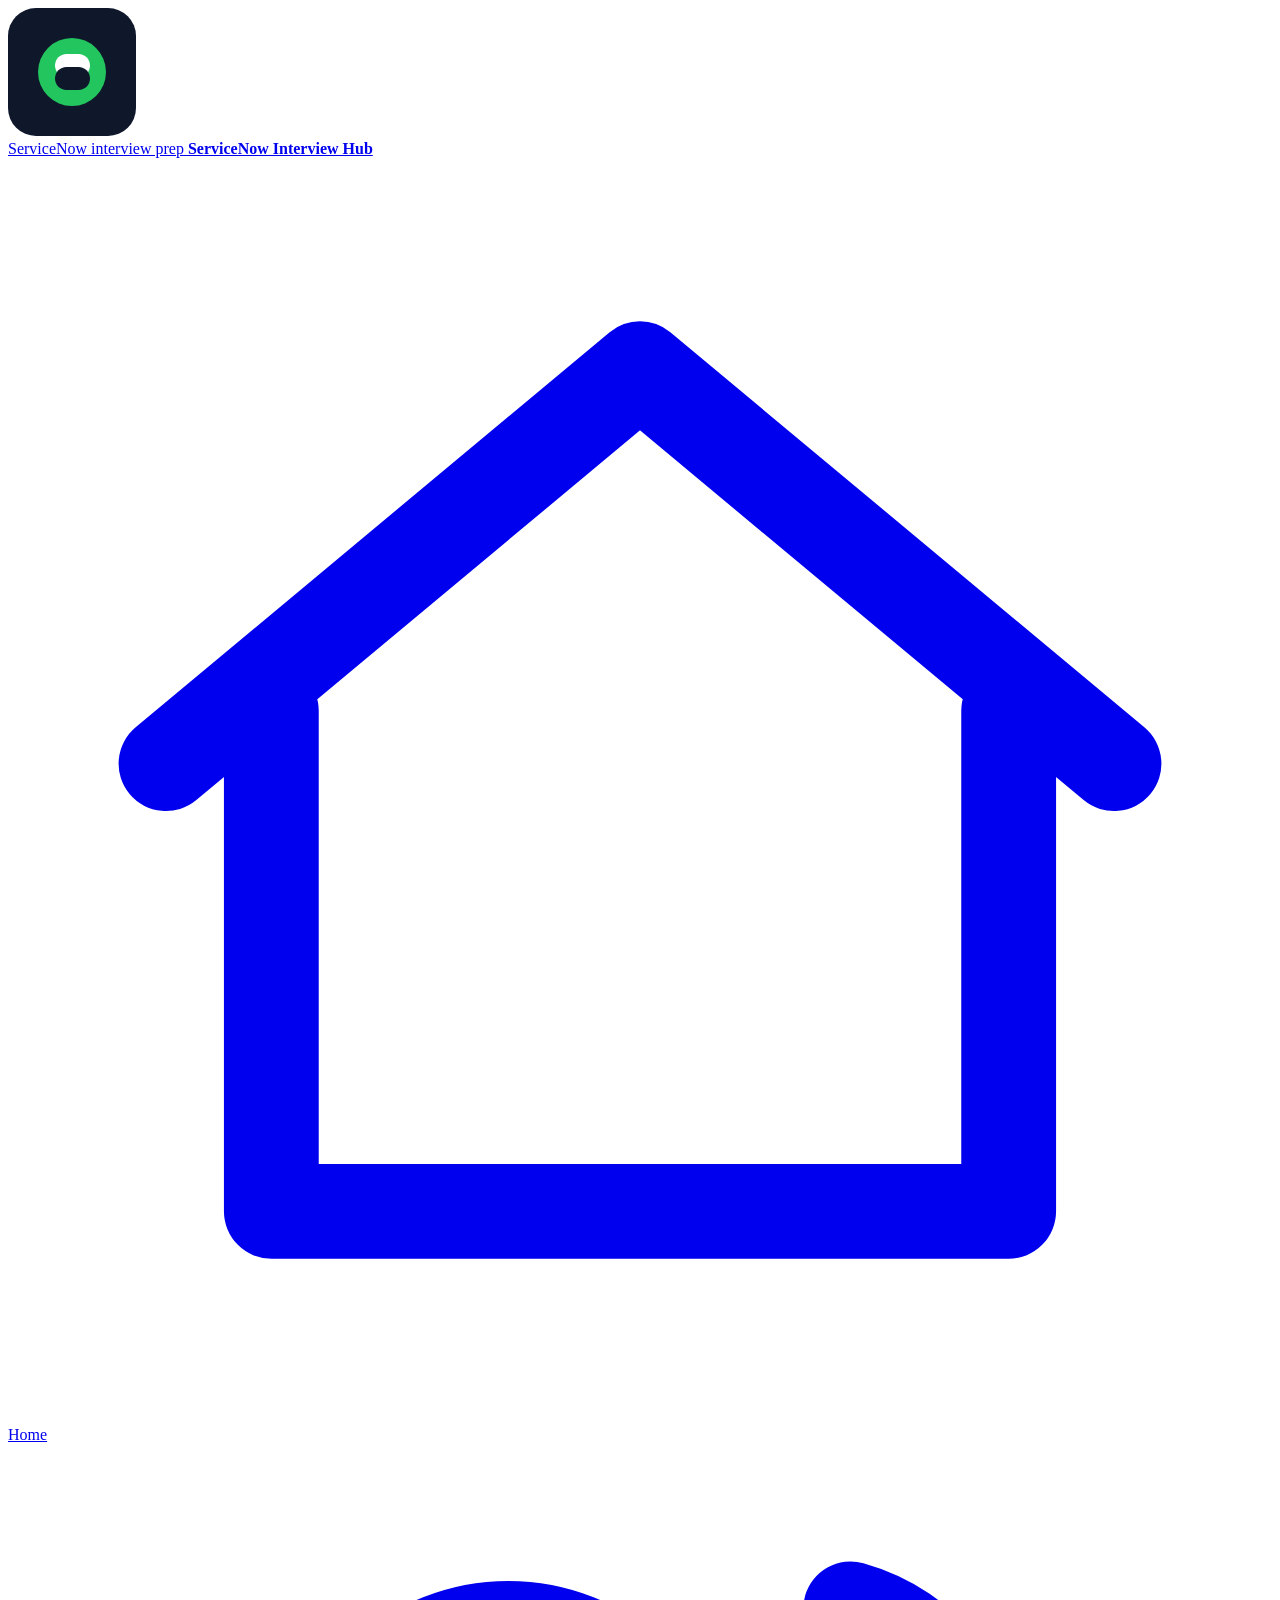
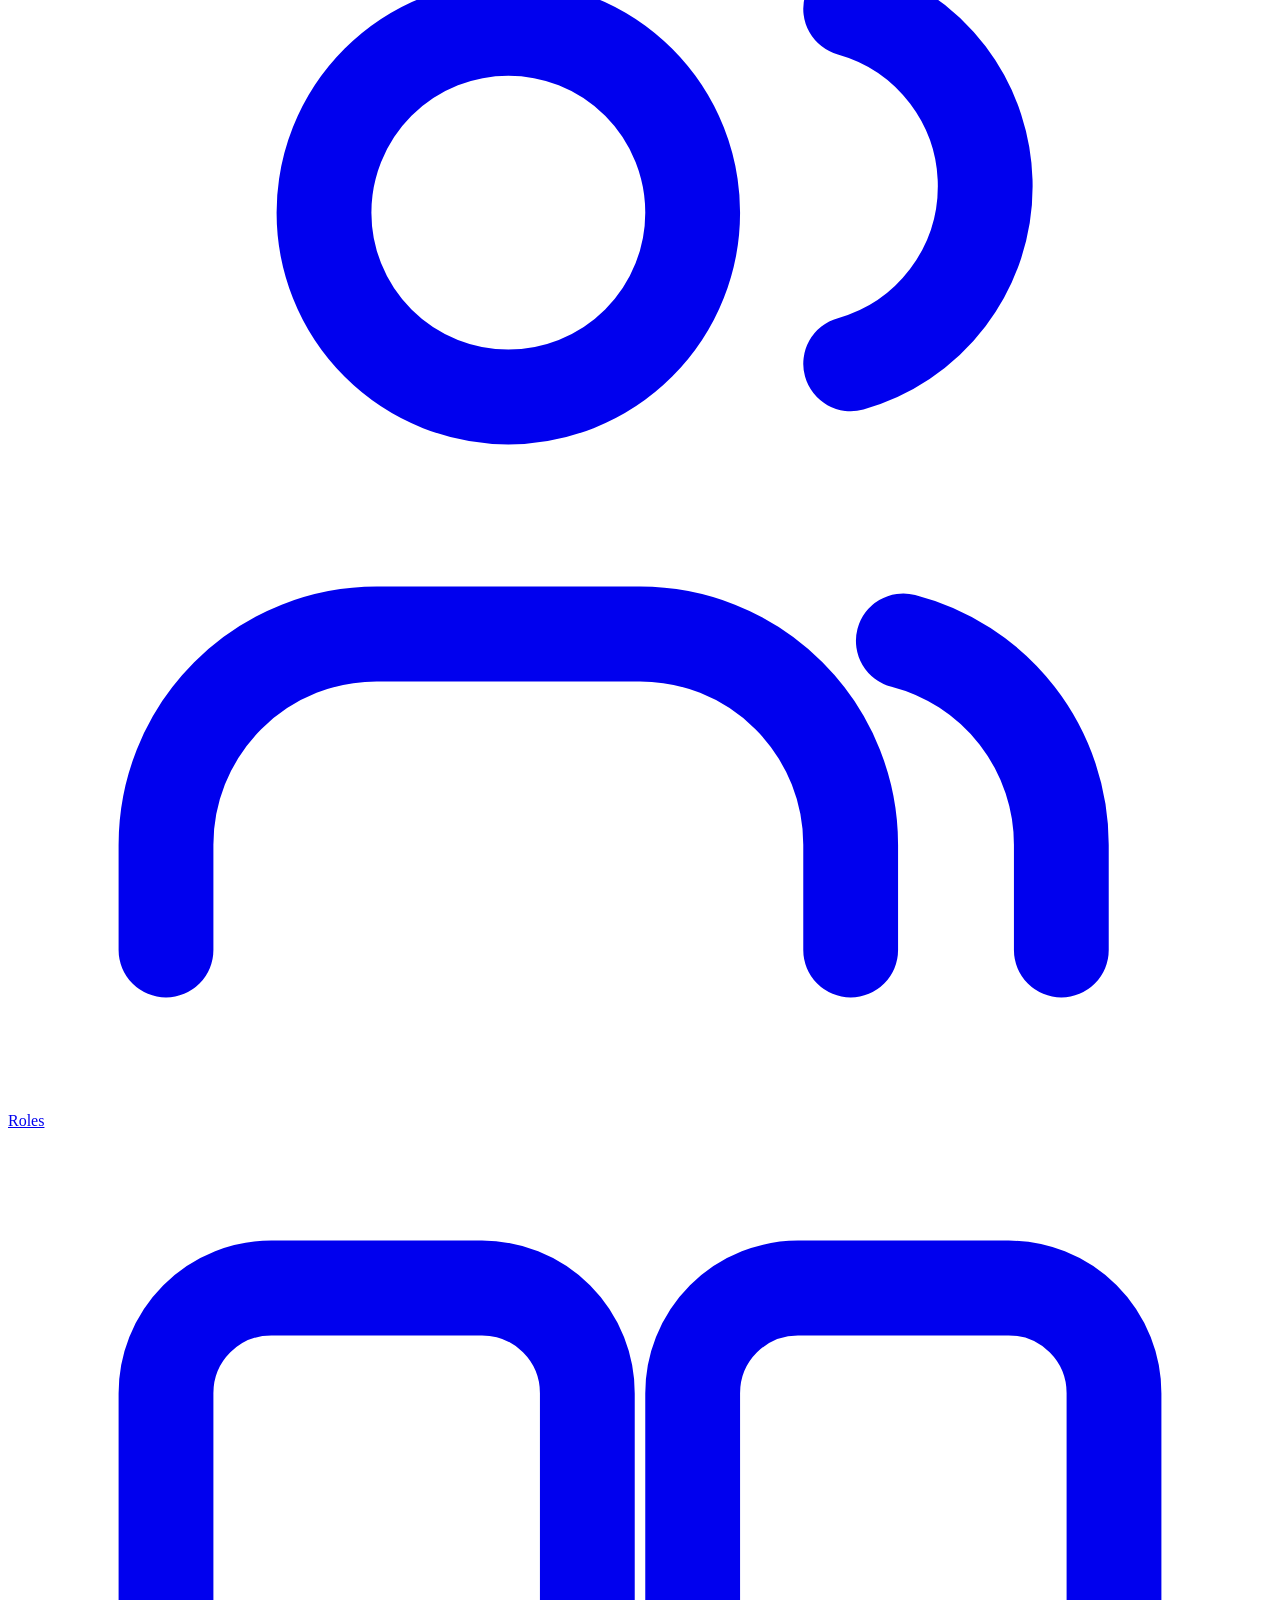
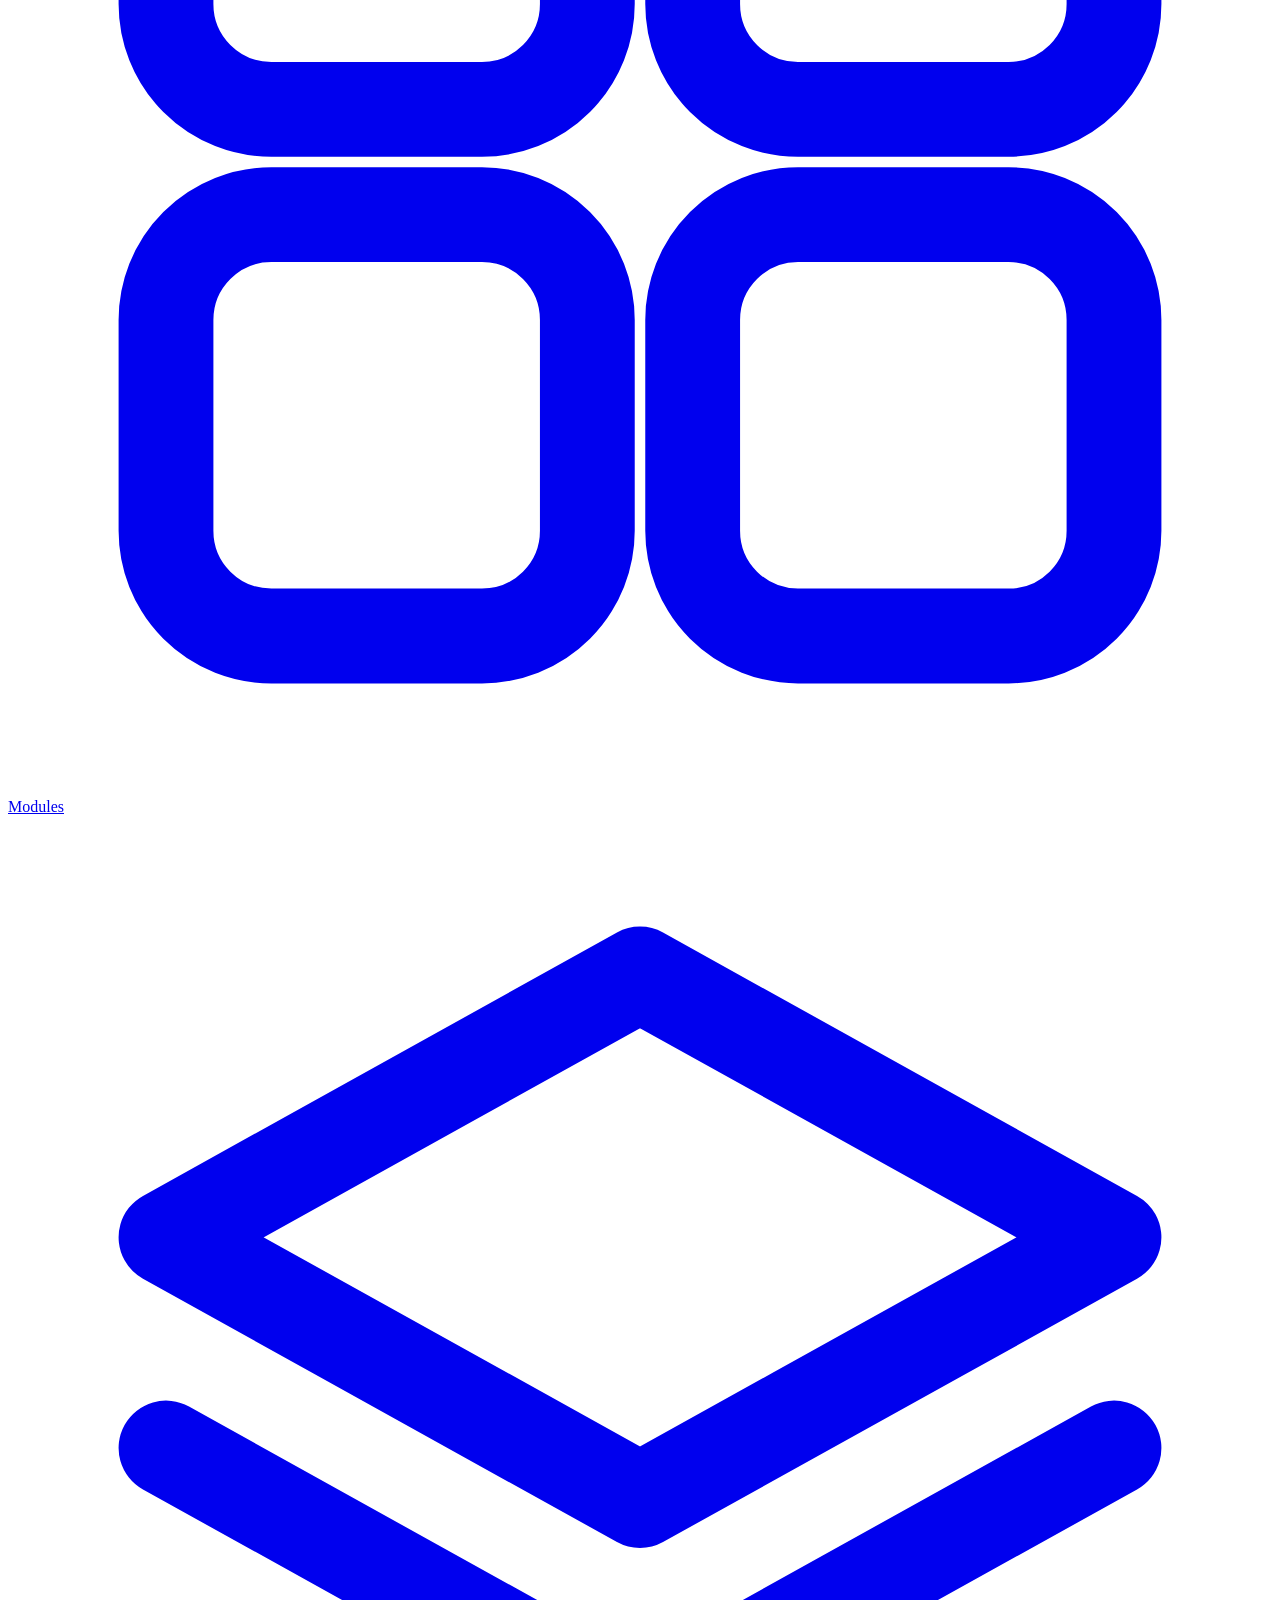
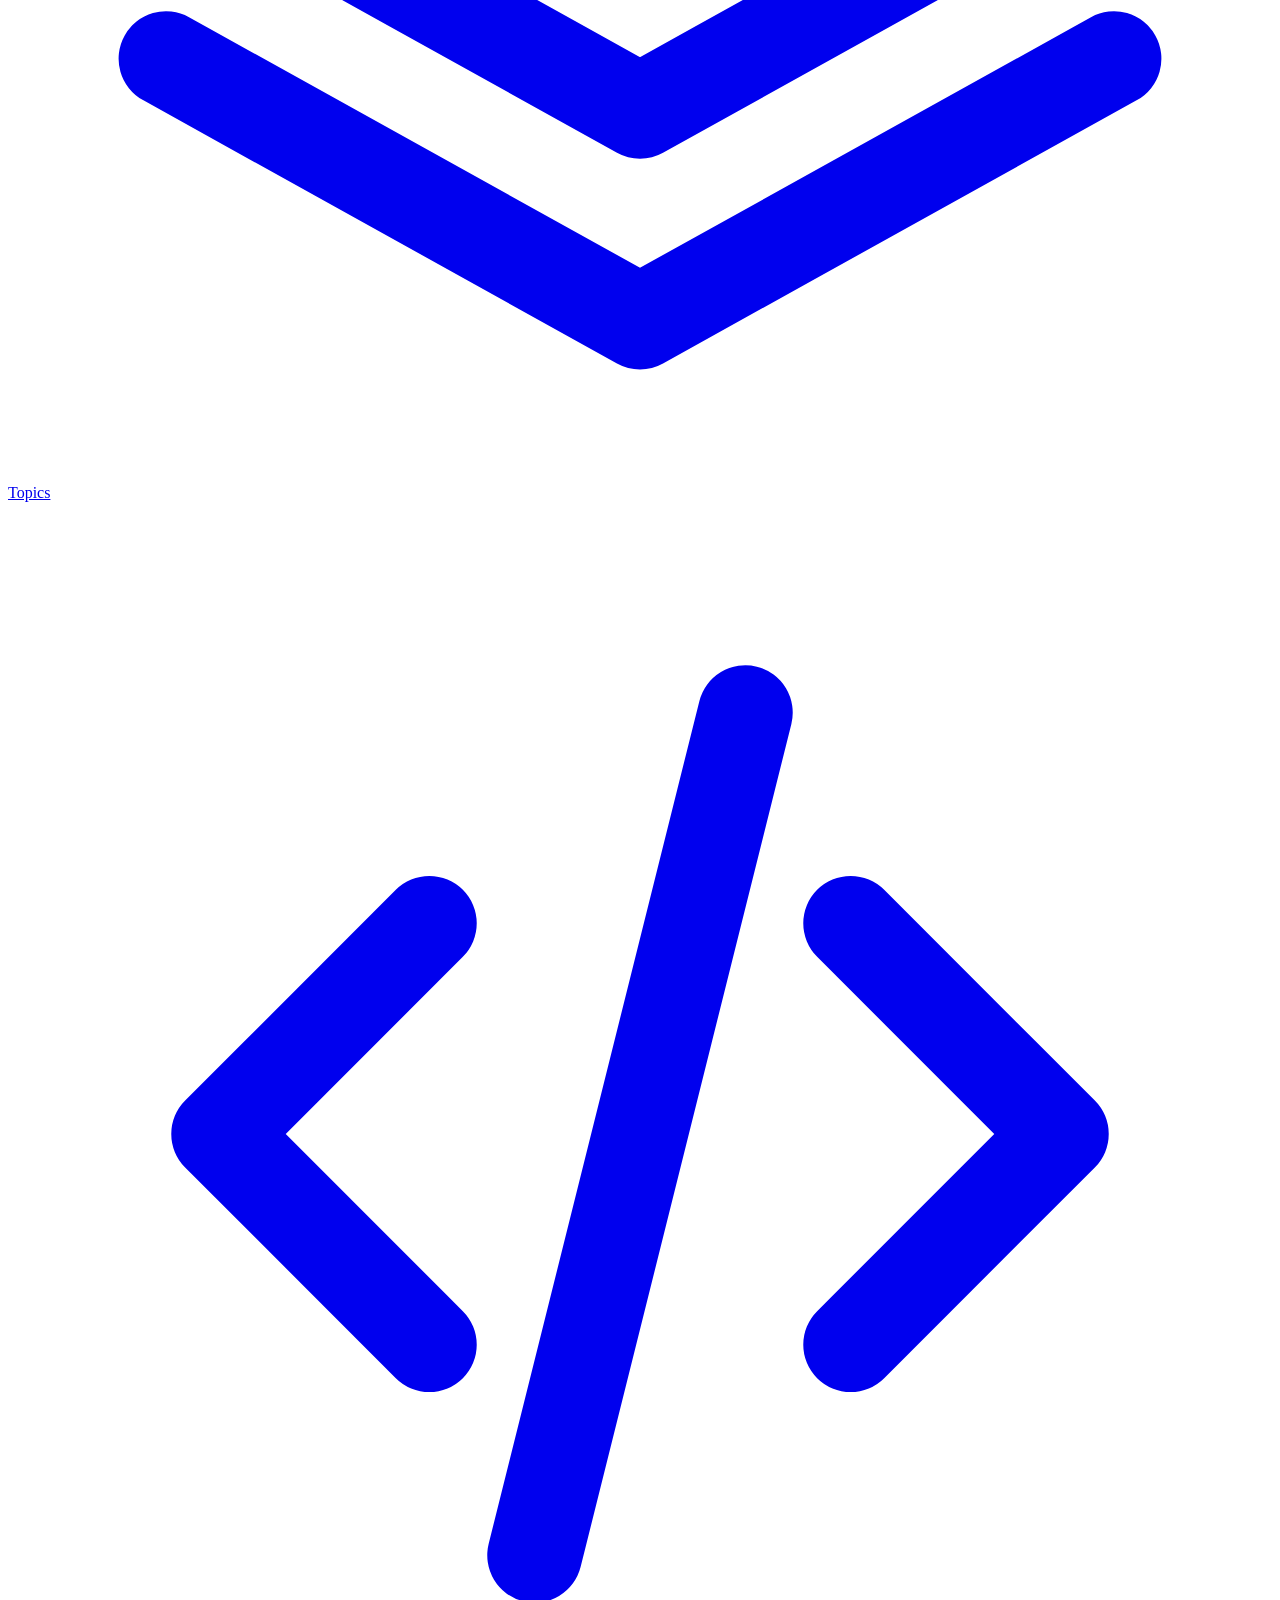
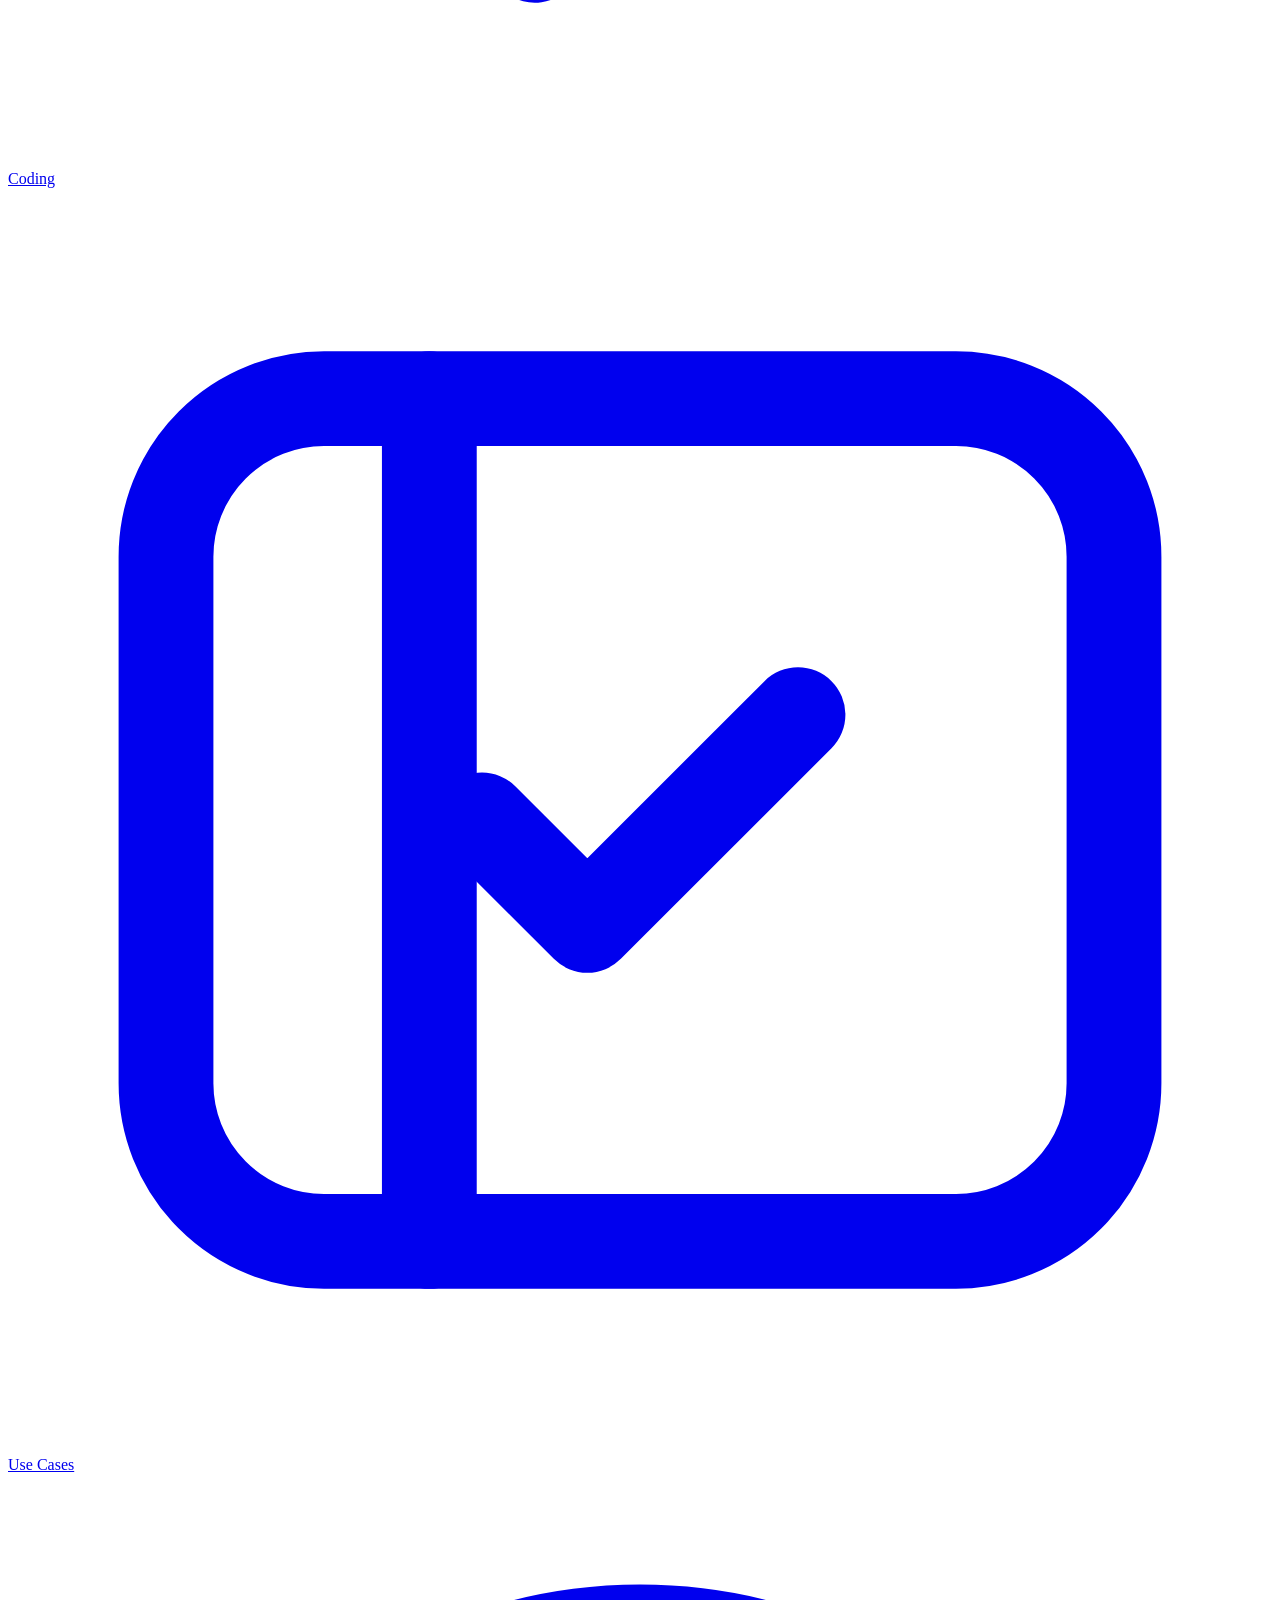
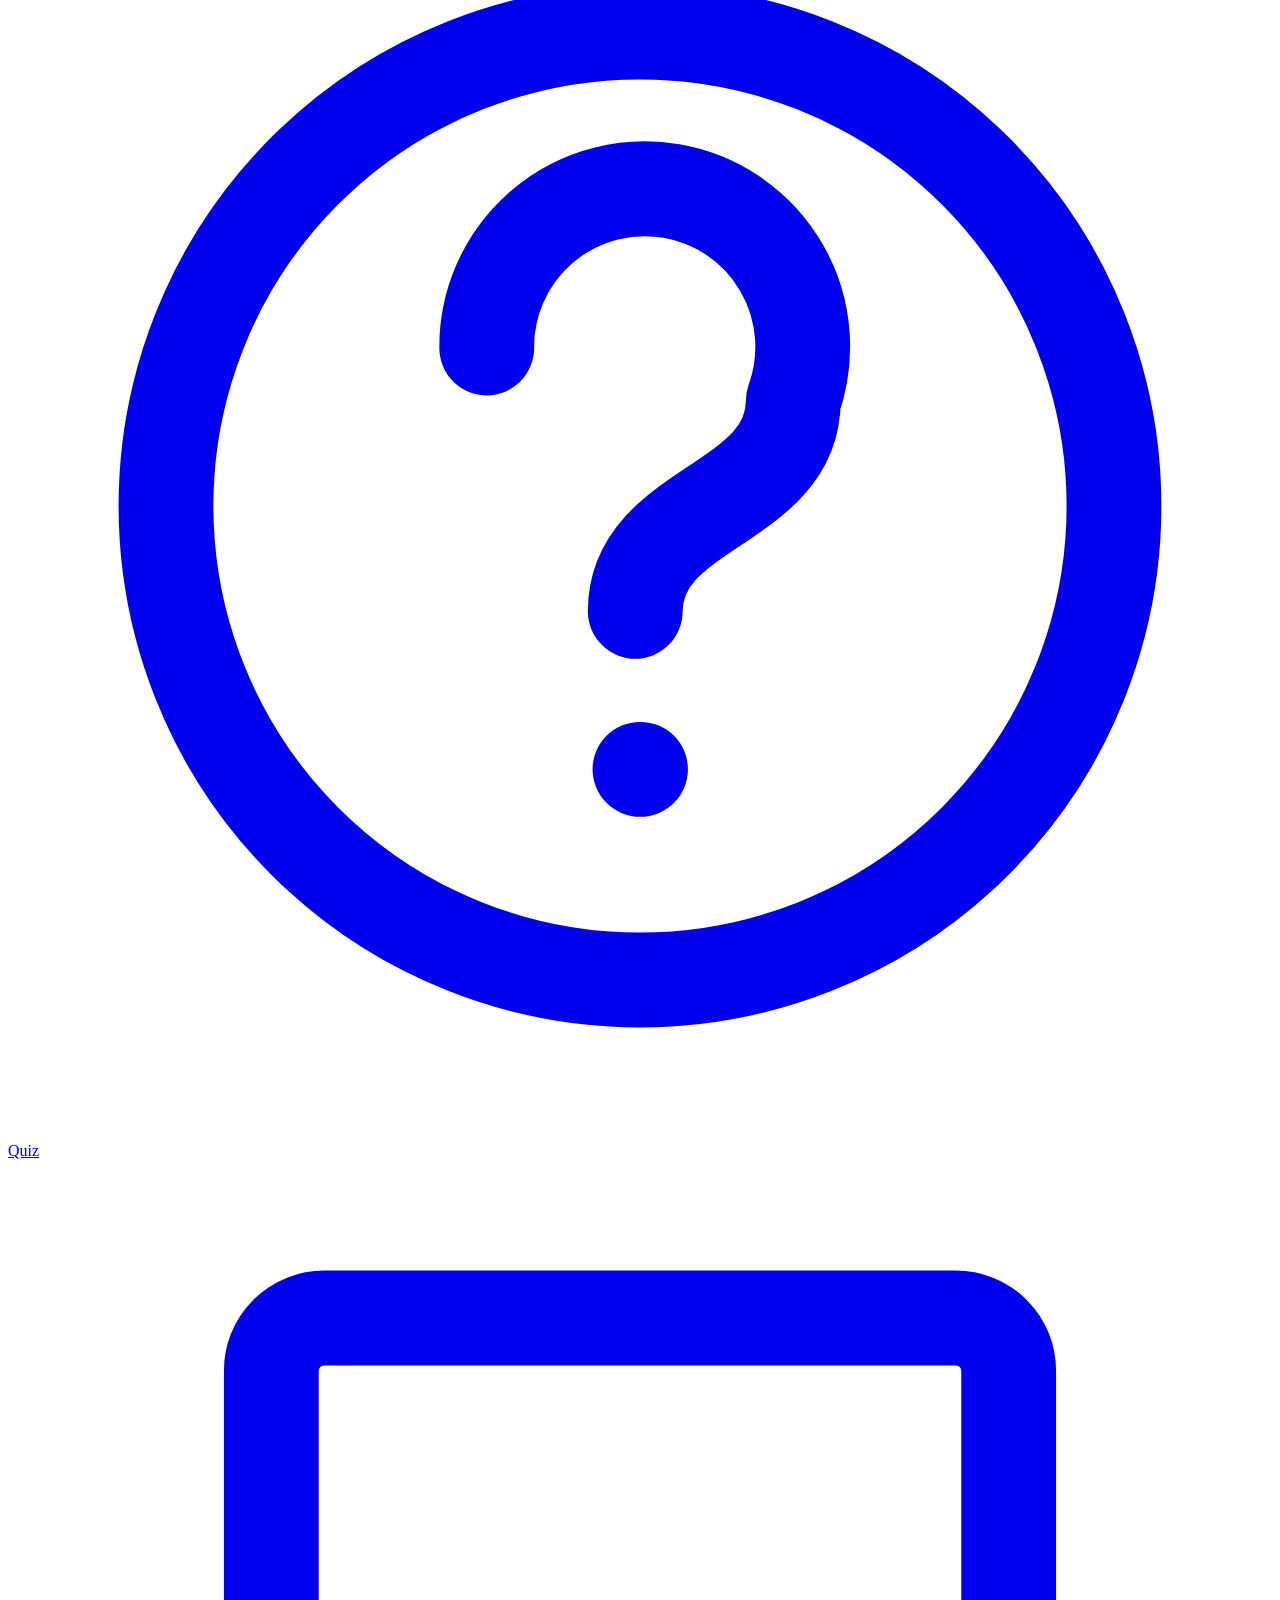
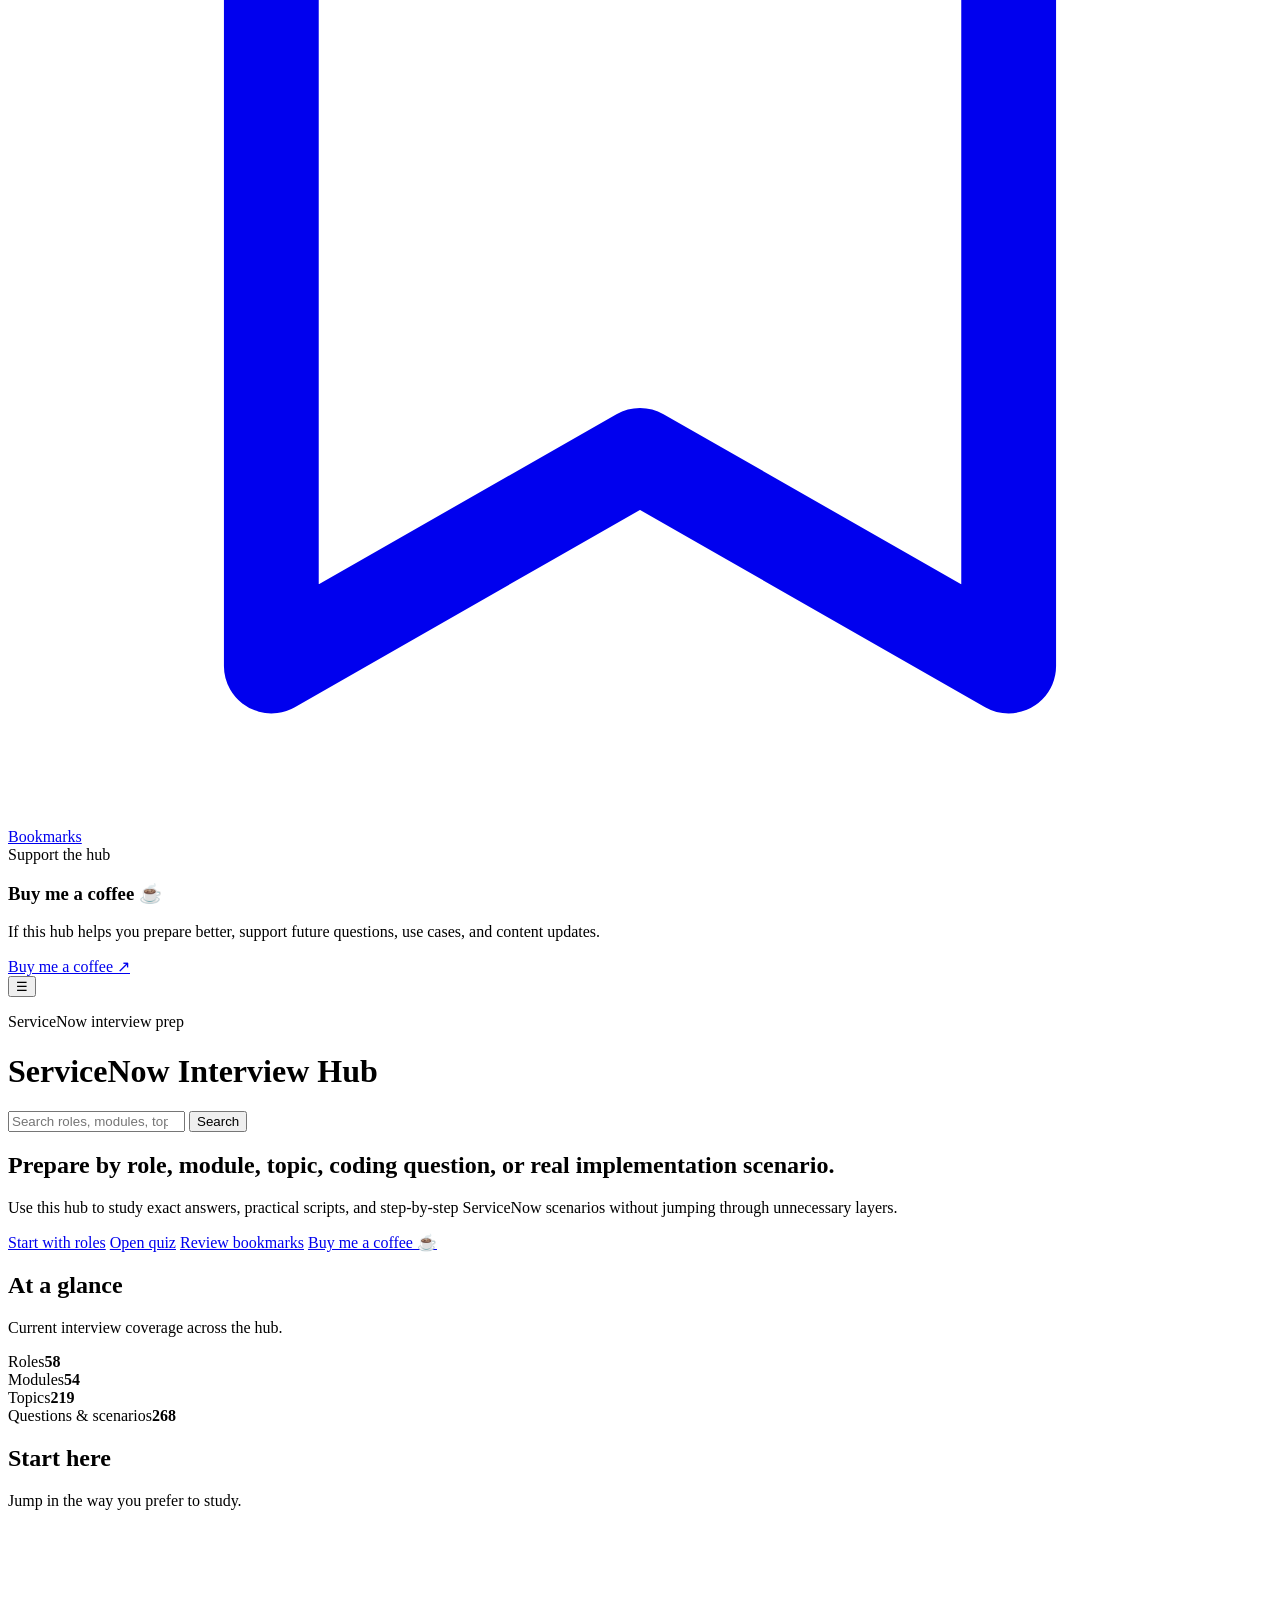
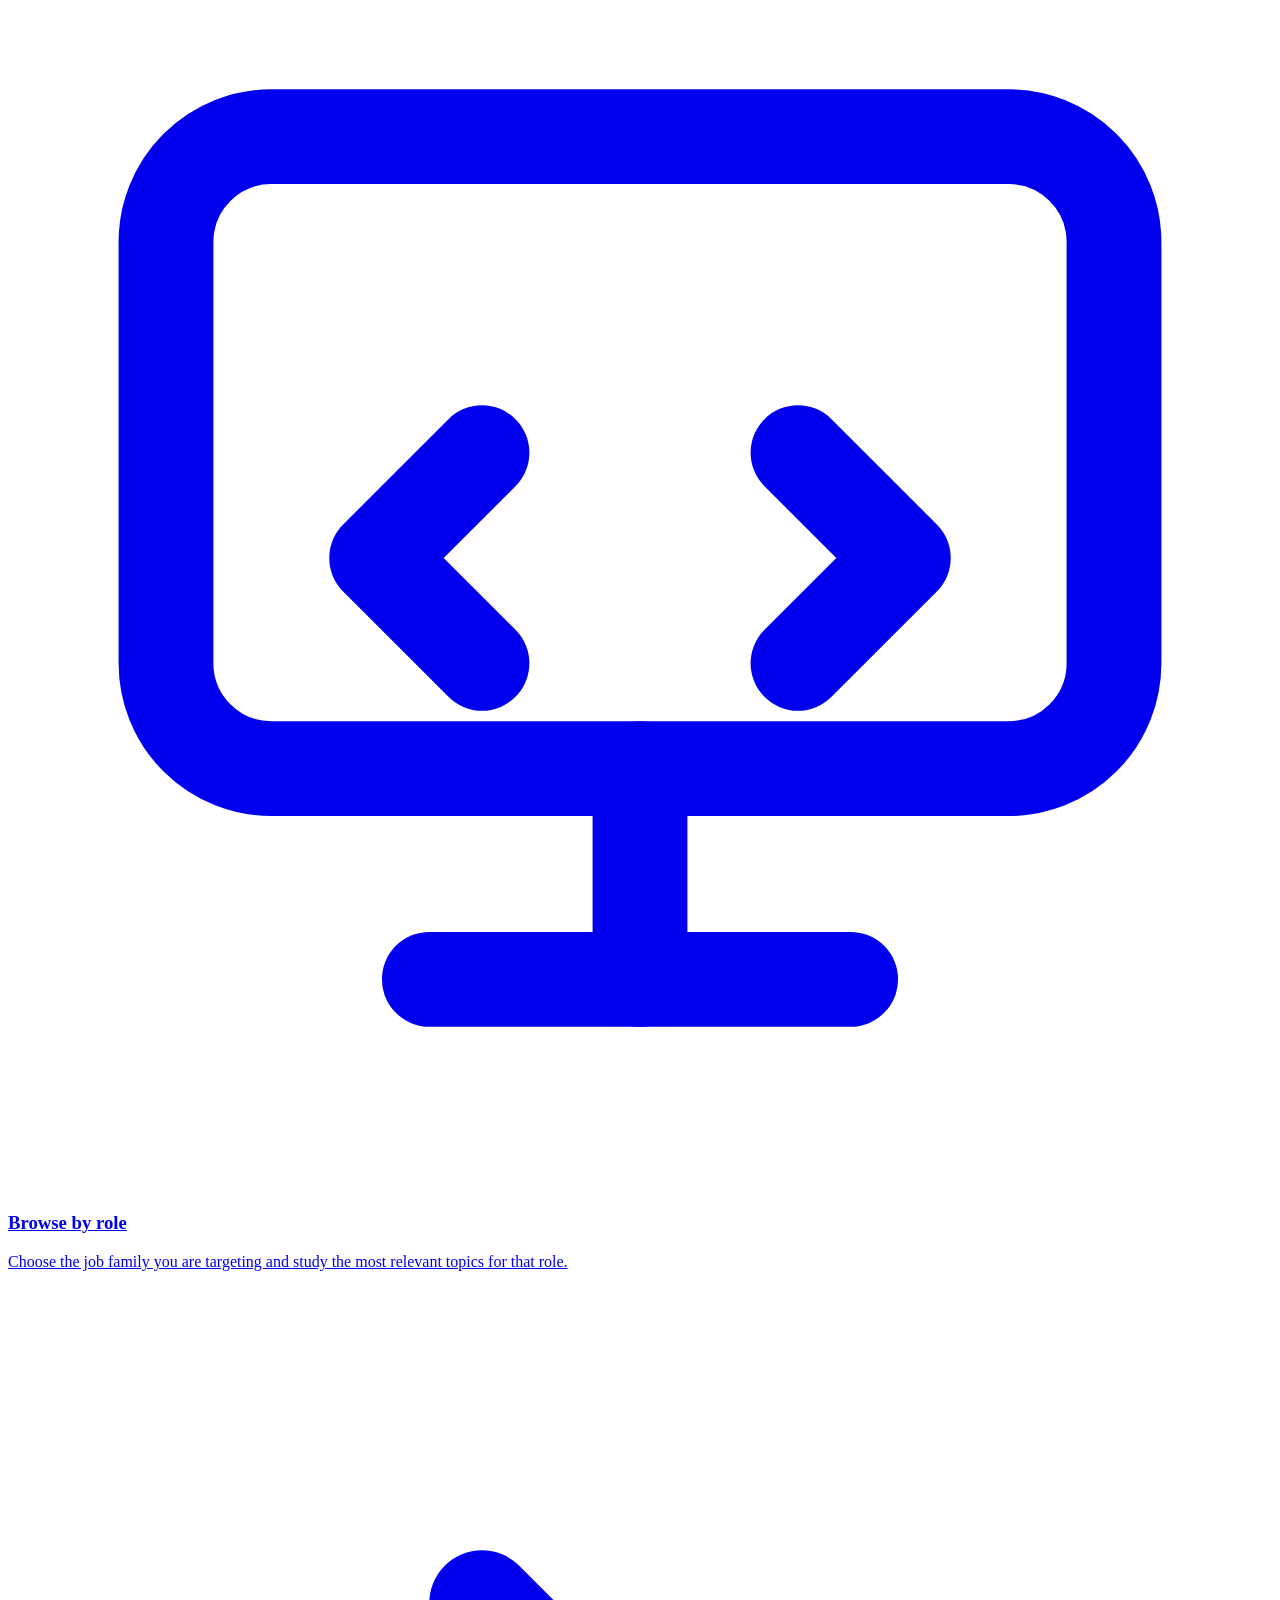
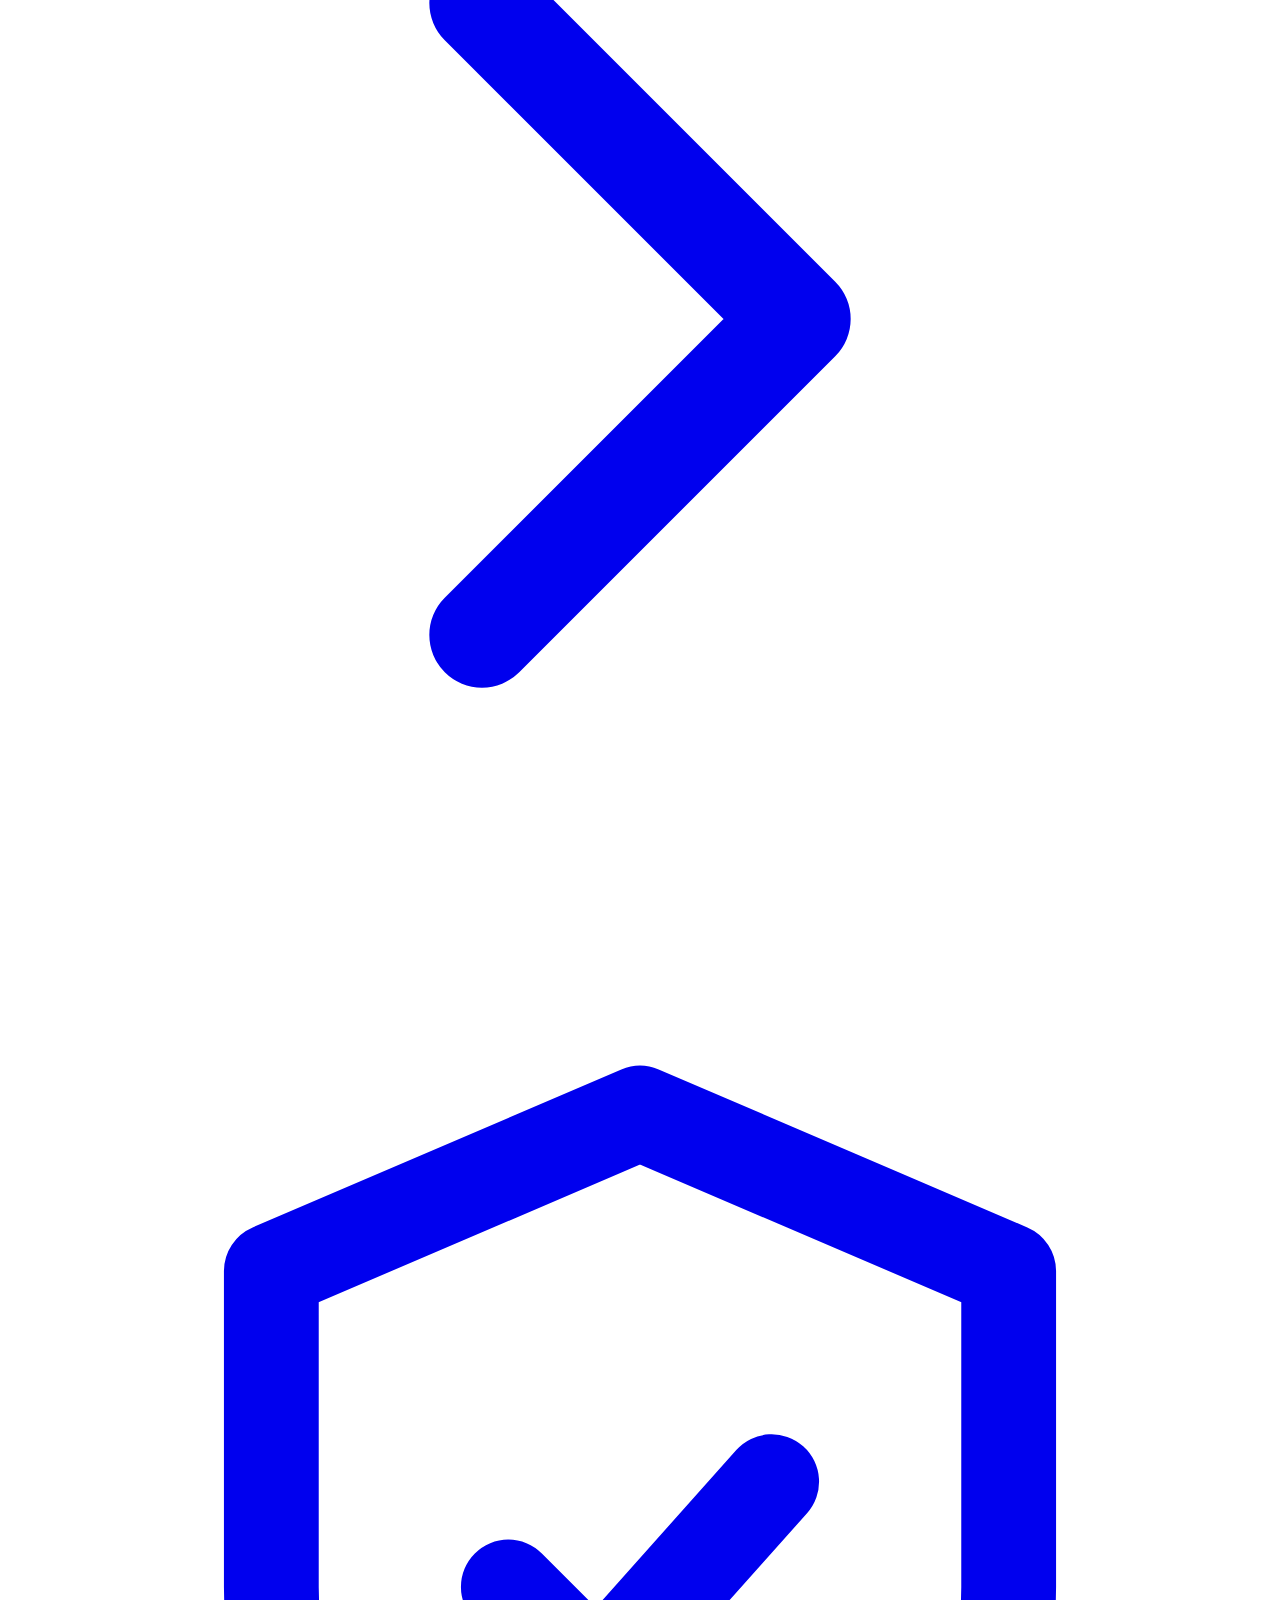
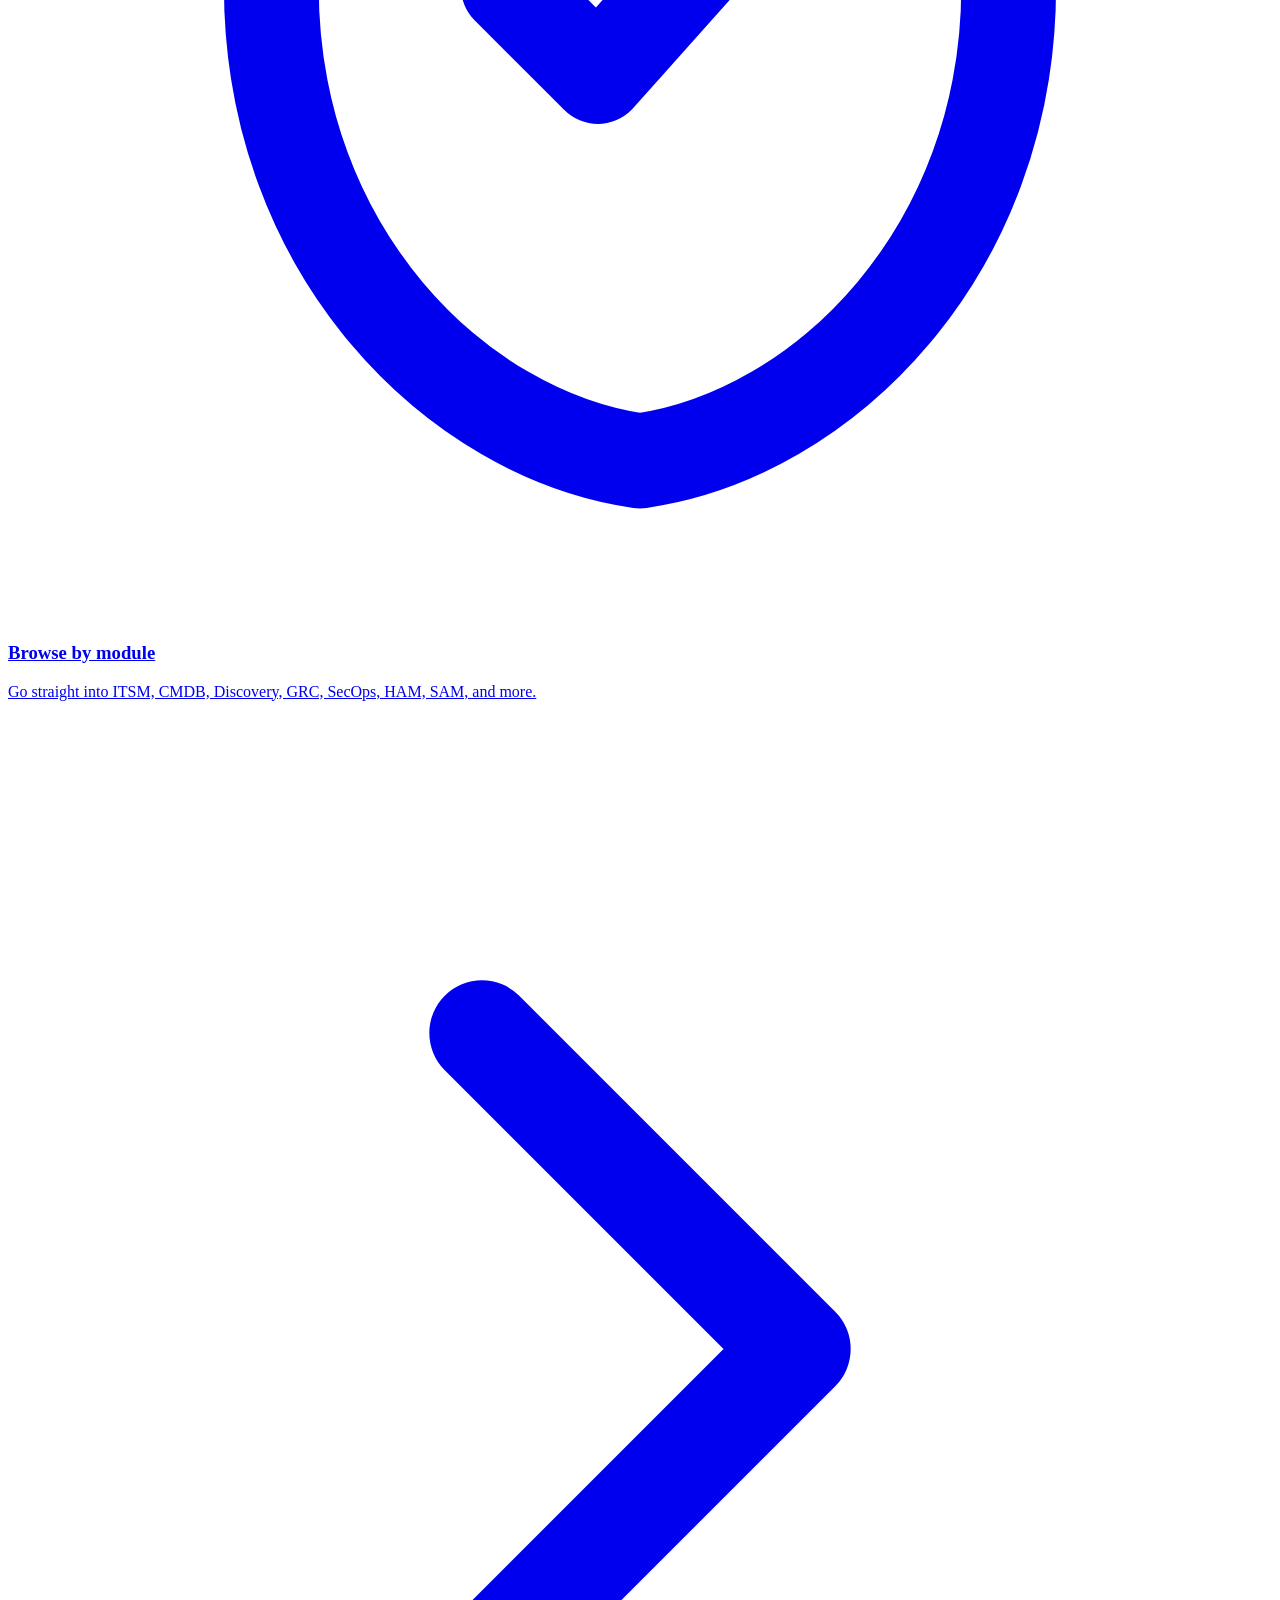
==== commit 0f754df5: "Enhance index.html with Open Graph and Twitter metadata Added Open Graph and Twitter meta tags for b" ====
--- a/index.html
+++ b/index.html
@@ -1,22 +1,23 @@
 <!DOCTYPE html>
 <html lang="en">
-<head>
-  <meta charset="UTF-8" />
-  <meta name="viewport" content="width=device-width, initial-scale=1.0" />
-  <title>ServiceNow Interview Hub</title>
-  <meta name="description" content="ServiceNow interview hub with roles, modules, topics, coding questions, use cases, quiz mode, bookmarks, and analytics." />
-  <meta name="theme-color" content="#0b1220" />
+ <head>
+ <meta charset="UTF-8" />
+ <meta name="viewport" content="width=device-width, initial-scale=1.0" />
+ <title>ServiceNow Interview Hub</title>
+ <meta name="description" content="ServiceNow interview hub with roles, modules, topics, coding questions, use cases, quiz mode, bookmarks, and analytics." />
+ <meta name="theme-color" content="#0b1220" />
+ <meta property="og:title" content="ServiceNow Interview Hub" />
+ <meta property="og:description" content="Structured ServiceNow interview prep with focused topics, interview questions, quizzes, and tricky scenarios." />
+ <meta property="og:image" content="https://tejaswi2299.github.io/ServiceNow_Interview_Hub/assets/images/servicenow-preview.png" />
+ <meta property="og:url" content="https://tejaswi2299.github.io/ServiceNow_Interview_Hub/" />
+ <meta property="og:type" content="website" />
+ <meta property="og:site_name" content="ServiceNow Interview Hub" />
+ <meta name="twitter:card" content="summary_large_image" />
+ <meta name="twitter:title" content="ServiceNow Interview Hub" />
+ <meta name="twitter:description" content="Structured ServiceNow interview prep with focused topics, interview questions, quizzes, and tricky scenarios." />
+ <meta name="twitter:image" content="https://tejaswi2299.github.io/ServiceNow_Interview_Hub/assets/images/servicenow-preview.png" />
+
   <link rel="icon" href="assets/images/servicenow-logo.svg" type="image/svg+xml" />
-  <link rel="stylesheet" href="assets/css/styles.css" />
-  <link rel="stylesheet" href="assets/css/theme.css" />
-  <link rel="stylesheet" href="assets/css/responsive.css" />
-  <script async src="https://www.googletagmanager.com/gtag/js?id=G-YMEYJNYHR7"></script>
-  <script>
-    window.dataLayer = window.dataLayer || [];
-    function gtag(){dataLayer.push(arguments);}
-    gtag('js', new Date());
-    gtag('config', 'G-YMEYJNYHR7');
-  </script>
 </head>
 <body>
   <div class="app-shell">
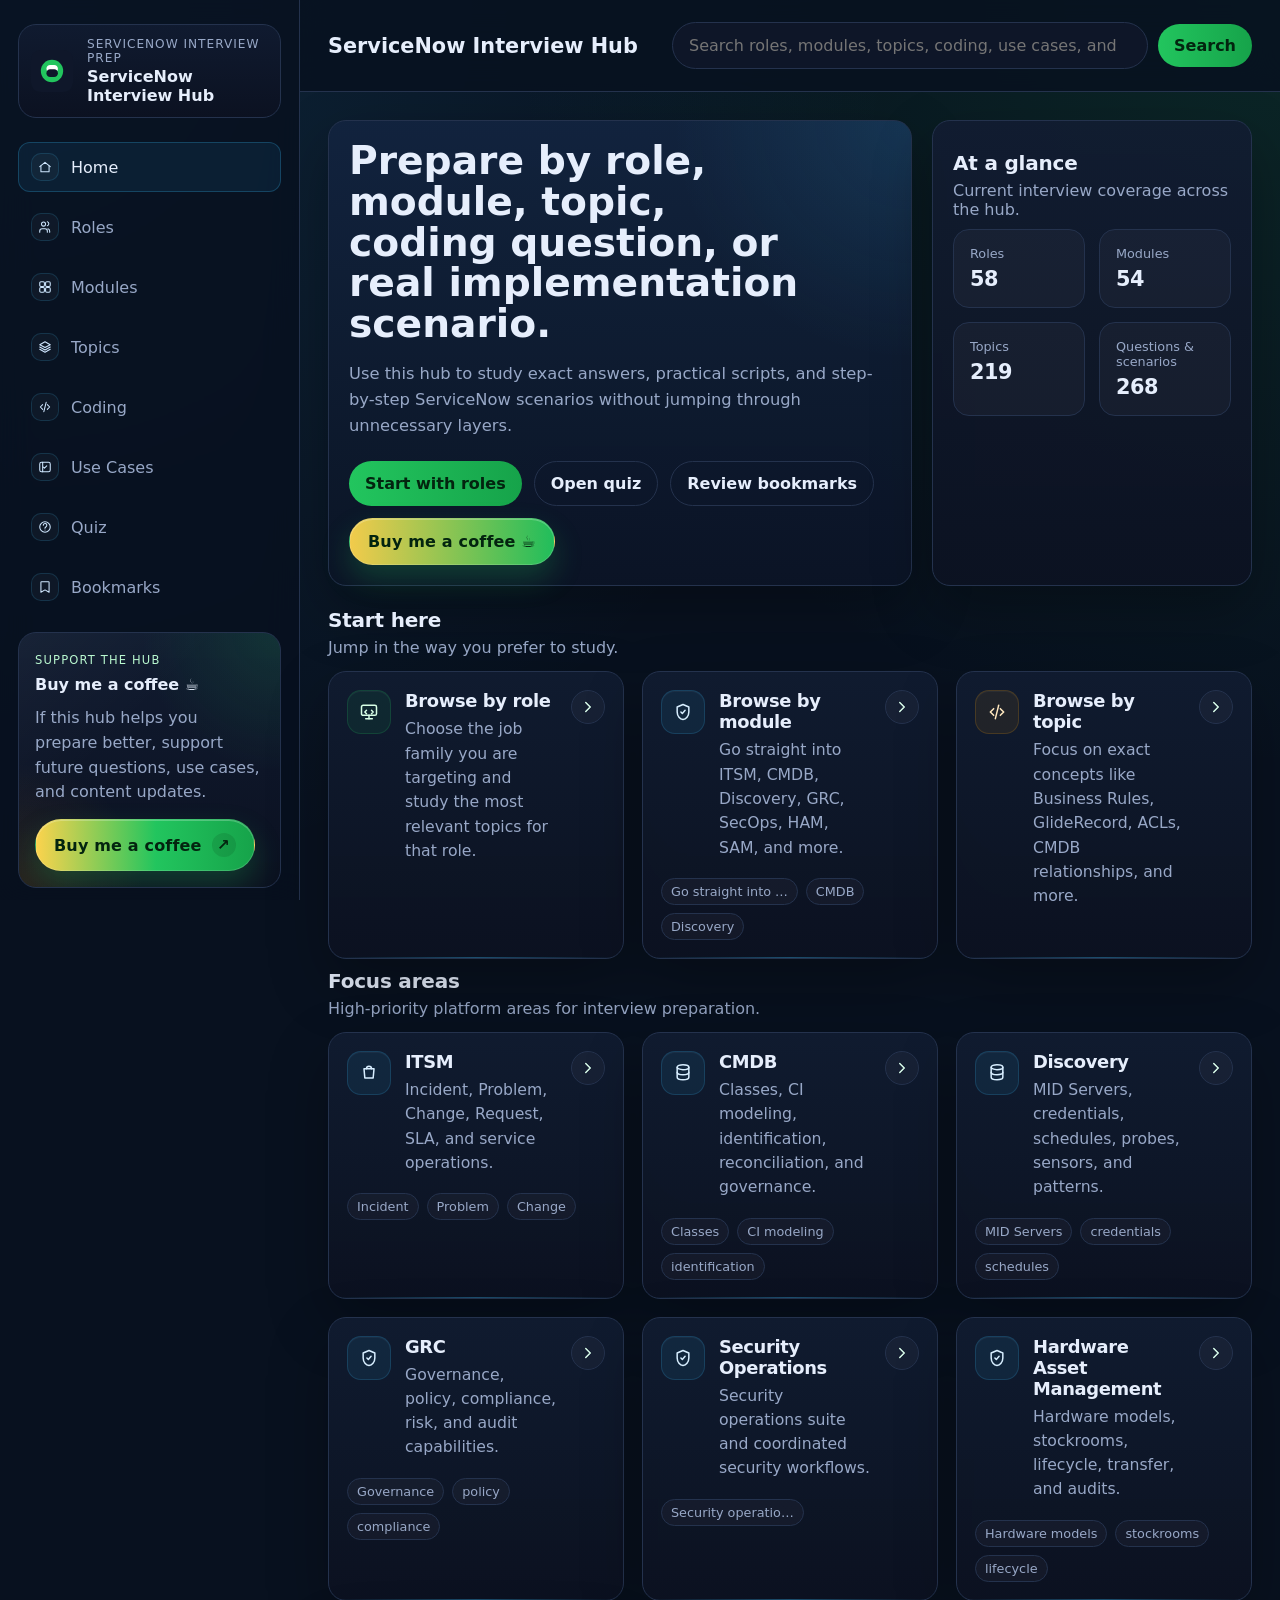
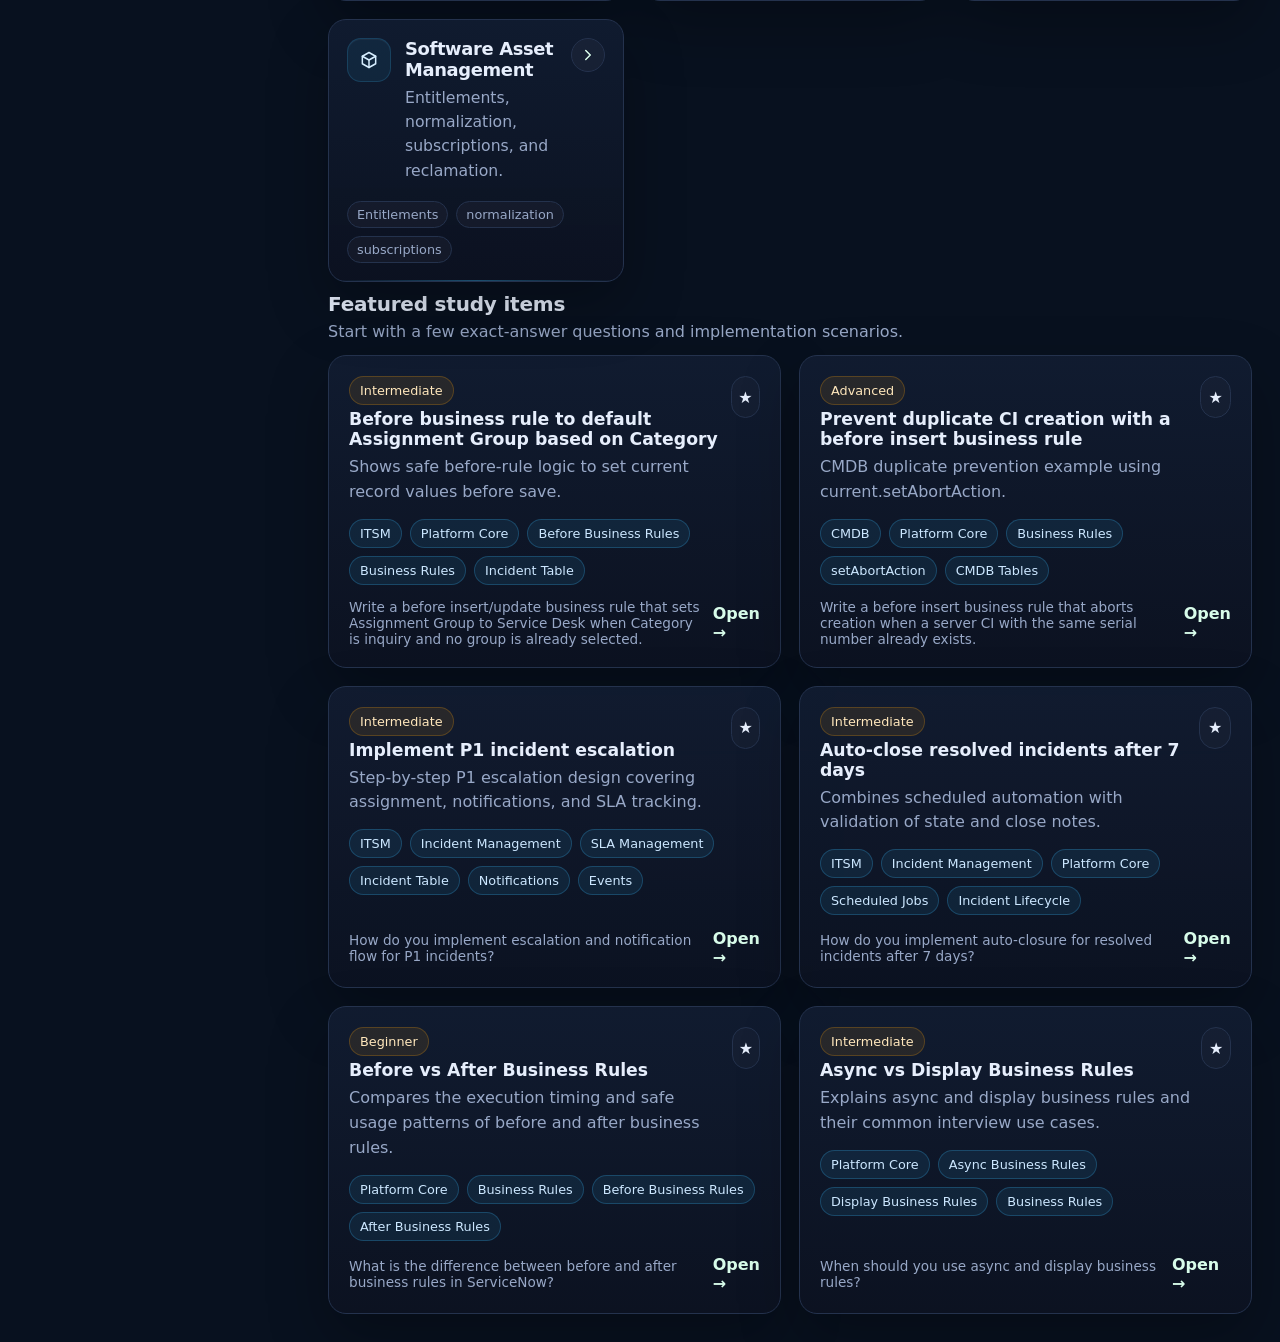
==== commit bf1740da: "Refactor HTML head section for clarity" ====
--- a/index.html
+++ b/index.html
@@ -1,23 +1,35 @@
 <!DOCTYPE html>
 <html lang="en">
- <head>
- <meta charset="UTF-8" />
- <meta name="viewport" content="width=device-width, initial-scale=1.0" />
- <title>ServiceNow Interview Hub</title>
- <meta name="description" content="ServiceNow interview hub with roles, modules, topics, coding questions, use cases, quiz mode, bookmarks, and analytics." />
- <meta name="theme-color" content="#0b1220" />
- <meta property="og:title" content="ServiceNow Interview Hub" />
- <meta property="og:description" content="Structured ServiceNow interview prep with focused topics, interview questions, quizzes, and tricky scenarios." />
- <meta property="og:image" content="https://tejaswi2299.github.io/ServiceNow_Interview_Hub/assets/images/servicenow-preview.png" />
- <meta property="og:url" content="https://tejaswi2299.github.io/ServiceNow_Interview_Hub/" />
- <meta property="og:type" content="website" />
- <meta property="og:site_name" content="ServiceNow Interview Hub" />
- <meta name="twitter:card" content="summary_large_image" />
- <meta name="twitter:title" content="ServiceNow Interview Hub" />
- <meta name="twitter:description" content="Structured ServiceNow interview prep with focused topics, interview questions, quizzes, and tricky scenarios." />
- <meta name="twitter:image" content="https://tejaswi2299.github.io/ServiceNow_Interview_Hub/assets/images/servicenow-preview.png" />
+<head>
+  <meta charset="UTF-8" />
+  <meta name="viewport" content="width=device-width, initial-scale=1.0" />
+  <title>ServiceNow Interview Hub</title>
+  <meta name="description" content="ServiceNow interview hub with roles, modules, topics, coding questions, use cases, quiz mode, bookmarks, and analytics." />
+  <meta name="theme-color" content="#0b1220" />
+
+  <meta property="og:title" content="ServiceNow Interview Hub" />
+  <meta property="og:description" content="Structured ServiceNow interview prep with focused topics, interview questions, quizzes, and tricky scenarios." />
+  <meta property="og:image" content="https://tejaswi2299.github.io/ServiceNow_Interview_Hub/assets/images/servicenow-preview.png" />
+  <meta property="og:url" content="https://tejaswi2299.github.io/ServiceNow_Interview_Hub/" />
+  <meta property="og:type" content="website" />
+  <meta property="og:site_name" content="ServiceNow Interview Hub" />
+
+  <meta name="twitter:card" content="summary_large_image" />
+  <meta name="twitter:title" content="ServiceNow Interview Hub" />
+  <meta name="twitter:description" content="Structured ServiceNow interview prep with focused topics, interview questions, quizzes, and tricky scenarios." />
+  <meta name="twitter:image" content="https://tejaswi2299.github.io/ServiceNow_Interview_Hub/assets/images/servicenow-preview.png" />
 
   <link rel="icon" href="assets/images/servicenow-logo.svg" type="image/svg+xml" />
+  <link rel="stylesheet" href="assets/css/styles.css" />
+  <link rel="stylesheet" href="assets/css/theme.css" />
+  <link rel="stylesheet" href="assets/css/responsive.css" />
+  <script async src="https://www.googletagmanager.com/gtag/js?id=G-YMEYJNYHR7"></script>
+  <script>
+    window.dataLayer = window.dataLayer || [];
+    function gtag(){dataLayer.push(arguments);}
+    gtag('js', new Date());
+    gtag('config', 'G-YMEYJNYHR7');
+  </script>
 </head>
 <body>
   <div class="app-shell">
--- a/assets/css/styles.css
+++ b/assets/css/styles.css
@@ -0,0 +1,493 @@
+
+:root{
+  --bg:#08111f;
+  --surface:#0f172a;
+  --surface-2:#111c31;
+  --surface-3:#16243f;
+  --border:#24324d;
+  --text:#e6eefc;
+  --muted:#98a8c7;
+  --accent:#22c55e;
+  --accent-2:#38bdf8;
+  --accent-3:#f59e0b;
+  --danger:#f87171;
+  --shadow:0 24px 60px rgba(0,0,0,.28);
+  --radius:18px;
+  --radius-sm:12px;
+  --max-width:1400px;
+}
+*{box-sizing:border-box}
+html,body{margin:0;padding:0}
+body{
+  font-family:Inter, ui-sans-serif, system-ui, -apple-system, BlinkMacSystemFont, "Segoe UI", sans-serif;
+  color:var(--text);
+  background:
+    radial-gradient(circle at top left, rgba(56,189,248,.12), transparent 28%),
+    radial-gradient(circle at top right, rgba(34,197,94,.12), transparent 24%),
+    var(--bg);
+  min-height:100vh;
+}
+a{color:inherit;text-decoration:none}
+button,input,select,textarea{font:inherit}
+button{cursor:pointer}
+img{max-width:100%;display:block}
+code,pre{font-family:ui-monospace,SFMono-Regular,Menlo,Monaco,Consolas,monospace}
+.app-shell{display:grid;grid-template-columns:300px minmax(0,1fr);min-height:100vh}
+.sidebar{
+  position:sticky;top:0;height:100vh;overflow:auto;
+  border-right:1px solid var(--border);
+  background:rgba(8,17,31,.82);
+  backdrop-filter:blur(16px);
+  padding:24px 18px;
+}
+.brand{
+  display:flex;gap:14px;align-items:center;margin-bottom:24px;
+  padding:14px;border:1px solid var(--border);border-radius:var(--radius);
+  background:linear-gradient(180deg, rgba(17,28,49,.9), rgba(12,18,33,.9));
+}
+.brand-logo{width:54px;height:54px}
+.brand-copy{display:flex;flex-direction:column;gap:2px}
+.brand-eyebrow{color:var(--muted);font-size:.76rem;text-transform:uppercase;letter-spacing:.08em}
+.brand strong{font-size:1.05rem}
+.sidebar-nav{display:grid;gap:8px}
+.sidebar-nav a{
+  padding:12px 14px;border-radius:12px;color:var(--muted);
+  border:1px solid transparent;transition:.2s ease;
+}
+.sidebar-nav a:hover,.sidebar-nav a.active{
+  color:var(--text);
+  border-color:rgba(56,189,248,.24);
+  background:rgba(56,189,248,.08);
+}
+
+.nav-link-content{display:flex;align-items:center;gap:12px;min-width:0}
+.nav-icon{
+  display:inline-flex;align-items:center;justify-content:center;
+  width:34px;height:34px;border-radius:12px;
+  border:1px solid rgba(56,189,248,.16);
+  background:rgba(255,255,255,.03);color:#cfe7ff;flex:0 0 auto;
+}
+.nav-icon svg{width:18px;height:18px}
+.entity-card{
+  position:relative;overflow:hidden;
+  background:
+    radial-gradient(circle at top right, rgba(56,189,248,.08), transparent 32%),
+    linear-gradient(180deg, rgba(17,28,49,.96), rgba(12,18,33,.98));
+}
+.entity-card::after{
+  content:'';position:absolute;inset:auto 0 0 0;height:1px;
+  background:linear-gradient(90deg, transparent, rgba(56,189,248,.36), transparent);
+}
+.entity-card-top{display:flex;align-items:flex-start;gap:14px}
+.entity-icon-wrap{
+  width:52px;height:52px;border-radius:16px;display:inline-flex;align-items:center;justify-content:center;
+  border:1px solid rgba(56,189,248,.18);background:rgba(56,189,248,.08);color:#d7eeff;flex:0 0 auto;
+  box-shadow:inset 0 1px 0 rgba(255,255,255,.04);
+}
+.entity-icon-wrap.role{background:rgba(34,197,94,.08);border-color:rgba(34,197,94,.18);color:#d7ffe6}
+.entity-icon-wrap.module{background:rgba(56,189,248,.08);border-color:rgba(56,189,248,.18)}
+.entity-icon-wrap.topic{background:rgba(245,158,11,.08);border-color:rgba(245,158,11,.18);color:#ffe8bf}
+.entity-icon{width:24px;height:24px}
+.entity-copy{min-width:0}
+.entity-copy h3,.entity-copy h2{margin:8px 0 6px}
+.entity-metrics{display:flex;flex-wrap:wrap;gap:10px;margin-top:8px}
+.metric-pill{
+  display:inline-flex;align-items:flex-end;gap:8px;padding:10px 12px;border-radius:14px;
+  background:rgba(255,255,255,.035);border:1px solid var(--border);min-width:92px;
+}
+.metric-pill strong{font-size:1rem;line-height:1;color:var(--text)}
+.metric-pill span{font-size:.78rem;color:var(--muted);line-height:1.1}
+.metric-pill.green{background:rgba(34,197,94,.08);border-color:rgba(34,197,94,.18)}
+.entity-detail-hero{margin-bottom:18px}
+.entity-detail-hero .entity-icon-wrap{width:60px;height:60px;border-radius:18px}
+.entity-detail-hero .entity-copy h2{font-size:1.4rem}
+.stat-tile strong{letter-spacing:-.02em}
+
+.sidebar-panel{
+  margin-top:20px;padding:16px;border-radius:var(--radius);
+  background:rgba(15,23,42,.92);border:1px solid var(--border);
+}
+.sidebar-panel h3{margin:0 0 12px;font-size:1rem}
+.mini-stats{display:grid;grid-template-columns:1fr 1fr;gap:10px}
+.mini-stats div{
+  border:1px solid var(--border);border-radius:12px;padding:10px;
+  background:rgba(255,255,255,.02);
+}
+.mini-stats span{display:block;color:var(--muted);font-size:.82rem}
+.mini-stats strong{display:block;margin-top:4px;font-size:1rem}
+.main-shell{min-width:0}
+.topbar{
+  display:flex;align-items:center;justify-content:space-between;gap:20px;
+  padding:22px 28px;border-bottom:1px solid var(--border);
+  position:sticky;top:0;z-index:10;background:rgba(8,17,31,.84);backdrop-filter:blur(16px);
+}
+.topbar-left{display:flex;align-items:center;gap:14px}
+.mobile-nav-toggle{
+  display:none;border:1px solid var(--border);background:var(--surface);color:var(--text);
+  padding:10px 12px;border-radius:12px
+}
+.eyebrow{
+  margin:0 0 4px;color:var(--muted);font-size:.72rem;
+  text-transform:uppercase;letter-spacing:.08em
+}
+.topbar h1{margin:0;font-size:1.3rem}
+.global-search{display:flex;gap:10px;align-items:center;min-width:min(580px,100%)}
+.global-search input{
+  width:100%;padding:13px 16px;border-radius:999px;border:1px solid var(--border);
+  background:rgba(15,23,42,.95);color:var(--text)
+}
+.global-search button,.button-link,.button{
+  border:none;border-radius:999px;padding:12px 16px;font-weight:600;
+  background:linear-gradient(90deg, var(--accent), #16a34a);color:#03240f
+}
+.button.secondary{
+  background:transparent;border:1px solid var(--border);color:var(--text)
+}
+.button-link{display:inline-flex;align-items:center;justify-content:center}
+.page-content{
+  max-width:var(--max-width);padding:28px;margin:0 auto;
+}
+.grid{display:grid;gap:18px}
+.grid.cards-2{grid-template-columns:repeat(2,minmax(0,1fr))}
+.grid.cards-3{grid-template-columns:repeat(3,minmax(0,1fr))}
+.grid.cards-4{grid-template-columns:repeat(4,minmax(0,1fr))}
+.card{
+  background:linear-gradient(180deg, rgba(17,28,49,.92), rgba(12,18,33,.95));
+  border:1px solid var(--border);border-radius:var(--radius);padding:20px;
+  box-shadow:var(--shadow)
+}
+.card h2,.card h3,.card h4{margin-top:0}
+.card p:last-child{margin-bottom:0}
+.hero{
+  display:grid;grid-template-columns:1.6fr 1fr;gap:20px;align-items:stretch;margin-bottom:22px
+}
+.hero-copy h2{font-size:2rem;line-height:1.08;margin-bottom:10px}
+.hero-copy p{color:var(--muted);font-size:1.02rem;line-height:1.6}
+.hero-actions{display:flex;flex-wrap:wrap;gap:12px;margin-top:18px}
+.stat-grid{display:grid;grid-template-columns:repeat(2,minmax(0,1fr));gap:14px}
+.stat-tile{
+  padding:16px;border-radius:16px;background:rgba(255,255,255,.03);border:1px solid var(--border)
+}
+.stat-tile span{display:block;color:var(--muted);font-size:.8rem}
+.stat-tile strong{display:block;margin-top:6px;font-size:1.45rem}
+.section-header{
+  display:flex;align-items:end;justify-content:space-between;gap:18px;margin:10px 0 14px
+}
+.section-header h2{margin:0;font-size:1.25rem}
+.section-header p{margin:6px 0 0;color:var(--muted)}
+.badges,.meta-inline{display:flex;gap:8px;flex-wrap:wrap}
+.badge{
+  display:inline-flex;align-items:center;gap:6px;
+  border:1px solid rgba(56,189,248,.24);
+  color:#cce7ff;background:rgba(56,189,248,.09);
+  border-radius:999px;padding:6px 10px;font-size:.8rem
+}
+.badge.green{border-color:rgba(34,197,94,.24);background:rgba(34,197,94,.1);color:#cbfce0}
+.badge.orange{border-color:rgba(245,158,11,.24);background:rgba(245,158,11,.1);color:#ffe7bc}
+.badge.red{border-color:rgba(248,113,113,.24);background:rgba(248,113,113,.1);color:#ffd0d0}
+.item-card{
+  display:flex;flex-direction:column;gap:14px;min-height:100%
+}
+.item-card .title-row{
+  display:flex;justify-content:space-between;gap:10px;align-items:start
+}
+.item-card h3{margin:0 0 6px;font-size:1.08rem}
+.item-card p{margin:0;color:var(--muted);line-height:1.55}
+.item-card .footer-row{
+  margin-top:auto;display:flex;justify-content:space-between;align-items:center;gap:12px
+}
+.entity-card-footer{justify-content:flex-end}
+.link-arrow{font-weight:600;color:#d8fcea}
+.chevron-link{
+  width:40px;height:40px;border-radius:999px;display:inline-flex;align-items:center;justify-content:center;
+  border:1px solid var(--border);background:rgba(255,255,255,.03);color:#d8fcea
+}
+.chevron-link:hover{border-color:rgba(56,189,248,.35);background:rgba(56,189,248,.08)}
+.card-chevron-icon{width:18px;height:18px}
+.icon-button{
+  width:42px;height:42px;border-radius:999px;border:1px solid var(--border);
+  background:rgba(255,255,255,.02);color:var(--text)
+}
+.icon-button.active{border-color:rgba(245,158,11,.38);background:rgba(245,158,11,.12)}
+.filters{
+  display:grid;grid-template-columns:repeat(5,minmax(0,1fr));gap:12px;margin-bottom:18px
+}
+.filters label{display:flex;flex-direction:column;gap:8px;color:var(--muted);font-size:.85rem}
+.filters select,.filters input{
+  border-radius:12px;border:1px solid var(--border);background:var(--surface);color:var(--text);
+  padding:12px 14px
+}
+.breadcrumbs{display:flex;gap:8px;flex-wrap:wrap;color:var(--muted);font-size:.92rem;margin-bottom:14px}
+.breadcrumbs span.sep{opacity:.5}
+.detail-layout{display:grid;grid-template-columns:minmax(0,1.4fr) 340px;gap:18px}
+.detail-section{margin-bottom:18px}
+.detail-section h3{margin:0 0 10px;font-size:1rem}
+.detail-section ul,.detail-section ol{padding-left:1.1rem;color:var(--muted);line-height:1.7}
+.detail-section li + li{margin-top:8px}
+.detail-answer{
+  color:var(--text);line-height:1.7;font-size:1rem;
+  padding:16px;border-radius:16px;background:rgba(34,197,94,.08);border:1px solid rgba(34,197,94,.22)
+}
+pre.code-block{
+  margin:0;padding:16px;overflow:auto;border-radius:16px;
+  background:#08101d;border:1px solid var(--border);color:#d7e5ff
+}
+.two-col{display:grid;grid-template-columns:repeat(2,minmax(0,1fr));gap:18px}
+.empty-state{text-align:center;padding:34px}
+.empty-state p{color:var(--muted)}
+
+.page-back-wrap{margin:0 0 14px 0}
+.page-back-button{
+  display:inline-flex;
+  align-items:center;
+  gap:8px;
+  min-height:42px;
+  padding:10px 16px;
+  border-radius:12px;
+  border:1px solid rgba(116,159,255,.22);
+  background:rgba(10,22,48,.82);
+  color:var(--text);
+  font-weight:600;
+  cursor:pointer;
+  transition:all .18s ease;
+  box-shadow:0 8px 24px rgba(0,0,0,.18);
+}
+.page-back-button:hover{
+  border-color:rgba(116,159,255,.45);
+  transform:translateY(-1px);
+  background:rgba(14,30,60,.96);
+}
+.page-back-button:focus-visible{
+  outline:2px solid rgba(77,208,225,.9);
+  outline-offset:2px;
+}
+
+.quiz-shell{display:grid;gap:18px}
+.quiz-question h3{margin:0 0 10px}
+.quiz-choices{display:grid;gap:12px;margin-top:16px}
+.quiz-choice{
+  width:100%;text-align:left;border:1px solid var(--border);background:rgba(255,255,255,.02);
+  color:var(--text);padding:14px 16px;border-radius:16px
+}
+.quiz-choice.selected{border-color:rgba(56,189,248,.45);background:rgba(56,189,248,.1)}
+.quiz-progress{display:flex;justify-content:space-between;align-items:center;color:var(--muted);margin-bottom:10px}
+.result-list{display:grid;gap:12px}
+.result-item{padding:14px;border-radius:16px;border:1px solid var(--border);background:rgba(255,255,255,.02)}
+.search-results{display:grid;gap:14px}
+.search-result{padding:16px;border-radius:16px;border:1px solid var(--border);background:rgba(255,255,255,.02)}
+.search-result h3{margin:0 0 8px}
+.small{font-size:.85rem;color:var(--muted)}
+.coverage-list{display:grid;gap:12px}
+.coverage-row{display:flex;justify-content:space-between;gap:14px;align-items:center;padding:12px 14px;border:1px solid var(--border);border-radius:14px;background:rgba(255,255,255,.02)}
+.loading-state,.narrow{max-width:720px;margin:0 auto}
+.simple-page{display:grid;place-items:center;padding:30px}
+.table-list{display:grid;gap:10px}
+.table-list div{padding:12px 14px;border-radius:12px;background:rgba(255,255,255,.03);border:1px solid var(--border)}
+hr.soft{border:none;border-top:1px solid var(--border);margin:18px 0}
+.notice{
+  padding:14px 16px;border-radius:16px;
+  background:rgba(245,158,11,.1);border:1px solid rgba(245,158,11,.22);color:#ffe8bb
+}
+
+
+/* Wave 2 enterprise refresh */
+.topbar{overflow:hidden}
+.topbar-left{min-width:0}
+.topbar h1{white-space:nowrap;overflow:hidden;text-overflow:ellipsis;max-width:100%}
+.page-banner{margin-bottom:18px}
+.accent-panel{
+  background:
+    radial-gradient(circle at top right, rgba(56,189,248,.12), transparent 32%),
+    linear-gradient(180deg, rgba(18,35,62,.96), rgba(11,20,37,.98));
+}
+.enterprise-hero .card{min-height:100%}
+.domain-grid{align-items:stretch}
+.domain-card{
+  border:1px solid rgba(56,189,248,.16);
+  border-radius:16px;
+  padding:16px;
+  background:linear-gradient(180deg, rgba(255,255,255,.035), rgba(255,255,255,.015));
+}
+.domain-card h3{margin:8px 0 6px}
+.domain-card p{margin:0;color:var(--muted)}
+.notice{
+  margin-top:18px;
+  border:1px solid rgba(245,158,11,.22);
+  background:rgba(245,158,11,.08);
+  color:#ffe7bc;
+  border-radius:16px;
+  padding:16px 18px;
+}
+.coverage-row span:first-child{padding-right:14px}
+.global-search input:focus,.filters select:focus,.filters input:focus{
+  outline:none;
+  border-color:rgba(56,189,248,.42);
+  box-shadow:0 0 0 4px rgba(56,189,248,.10);
+}
+.item-card,.domain-card,.stat-tile,.sidebar-panel,.brand{transition:transform .18s ease,border-color .18s ease,background .18s ease}
+.item-card:hover,.domain-card:hover,.stat-tile:hover{transform:translateY(-2px);border-color:rgba(56,189,248,.26)}
+.section-header h2{letter-spacing:-.01em}
+@media (max-width: 640px){
+  .page-banner .stat-grid{grid-template-columns:1fr}
+  .topbar h1{font-size:1.15rem}
+}
+
+
+.support-cta-panel{
+  position:relative;
+  overflow:hidden;
+  background:
+    radial-gradient(circle at top right, rgba(34,197,94,.14), transparent 38%),
+    radial-gradient(circle at bottom left, rgba(245,158,11,.12), transparent 34%),
+    linear-gradient(180deg, rgba(17,28,49,.96), rgba(12,18,33,.98));
+}
+.support-cta-panel::before{
+  content:'';
+  position:absolute;
+  inset:0;
+  pointer-events:none;
+  background:linear-gradient(135deg, rgba(255,255,255,.03), transparent 40%);
+}
+.support-kicker{
+  display:inline-flex;
+  margin-bottom:8px;
+  color:#b8f8cf;
+  font-size:.72rem;
+  text-transform:uppercase;
+  letter-spacing:.1em;
+}
+.support-cta-panel p{
+  color:var(--muted);
+  line-height:1.55;
+  margin:0 0 14px;
+}
+.cashapp-button,
+.support-button{
+  position:relative;
+  display:inline-flex;
+  align-items:center;
+  justify-content:center;
+  gap:10px;
+  border-radius:999px;
+  padding:13px 18px;
+  font-weight:700;
+  letter-spacing:.01em;
+  color:#03240f;
+  background:linear-gradient(90deg, #fcd34d, #22c55e 55%, #16a34a);
+  box-shadow:0 14px 30px rgba(34,197,94,.24), inset 0 1px 0 rgba(255,255,255,.24);
+  border:1px solid rgba(255,255,255,.15);
+  transition:transform .18s ease, box-shadow .18s ease, filter .18s ease;
+}
+.cashapp-button:hover,
+.support-button:hover{
+  transform:translateY(-1px);
+  filter:saturate(1.04);
+  box-shadow:0 18px 34px rgba(34,197,94,.28), inset 0 1px 0 rgba(255,255,255,.28);
+}
+.cashapp-button:focus-visible,
+.support-button:focus-visible{
+  outline:2px solid rgba(255,255,255,.75);
+  outline-offset:3px;
+}
+.cashapp-button-text{white-space:nowrap}
+.cashapp-button-icon{
+  display:inline-flex;
+  align-items:center;
+  justify-content:center;
+  width:24px;
+  height:24px;
+  border-radius:999px;
+  background:rgba(3,36,15,.12);
+  color:#03240f;
+  font-size:.95rem;
+}
+.hero-actions .support-button{
+  background:linear-gradient(90deg, rgba(252,211,77,.96), rgba(34,197,94,.96));
+}
+
+
+/* UX cleanup pass */
+.sidebar-nav{gap:10px}
+.sidebar-nav a{padding:10px 12px}
+.nav-icon{width:28px;height:28px;border-radius:10px}
+.nav-icon svg{width:14px;height:14px}
+.brand{padding:12px}
+.brand-logo{width:42px;height:42px}
+.brand strong{font-size:1rem}
+.main-shell .topbar .eyebrow{display:none}
+.entity-card-link{display:flex;flex-direction:column;gap:14px;min-height:220px}
+.entity-card-head{display:flex;justify-content:space-between;align-items:flex-start;gap:12px}
+.entity-copy.compact h3{font-size:1.25rem;letter-spacing:-.02em}
+.entity-copy.compact p{font-size:.98rem;color:var(--muted)}
+.entity-open-chip{width:36px;height:36px;border-radius:999px;display:inline-flex;align-items:center;justify-content:center;border:1px solid var(--border);background:rgba(255,255,255,.03);color:#d8fcea;flex:0 0 auto}
+.badge.subtle{background:rgba(255,255,255,.03);border-color:var(--border);color:var(--muted)}
+.clean-banner{margin-bottom:18px}
+.clean-banner-head{display:flex;align-items:flex-start;gap:14px}
+.clean-banner-head h2{margin:0 0 6px;font-size:1.8rem}
+.clean-banner-head p{margin:0;color:var(--muted)}
+.clean-banner-icon{width:52px;height:52px;border-radius:16px;display:inline-flex;align-items:center;justify-content:center;background:rgba(56,189,248,.08);border:1px solid rgba(56,189,248,.18);color:#d7eeff;flex:0 0 auto}
+.clean-banner-icon .entity-icon{width:24px;height:24px}
+.home-hero-simple .hero-copy h2{font-size:2.15rem;max-width:14ch}
+.compact-header{margin-bottom:10px}
+.simple-stats .stat-tile strong{font-size:1.3rem}
+.compact-detail-hero{margin-bottom:20px}
+.role-module-pills{margin-top:14px}
+.accordion-stack{display:grid;gap:14px}
+.study-accordion{border:1px solid var(--border);border-radius:18px;background:linear-gradient(180deg, rgba(17,28,49,.92), rgba(10,16,30,.96));overflow:hidden}
+.study-accordion summary{list-style:none;cursor:pointer;display:flex;align-items:center;justify-content:space-between;gap:14px;padding:16px 18px}
+.study-accordion summary::-webkit-details-marker{display:none}
+.accordion-summary-left{display:flex;align-items:center;gap:14px;min-width:0}
+.accordion-summary-left strong{display:block;font-size:1.05rem}
+.accordion-summary-left small{display:block;margin-top:2px;color:var(--muted)}
+.accordion-icon-wrap{width:34px;height:34px;border-radius:10px;display:inline-flex;align-items:center;justify-content:center;border:1px solid rgba(56,189,248,.18);background:rgba(56,189,248,.08);color:#d7eeff;flex:0 0 auto}
+.accordion-icon{width:16px;height:16px}
+.accordion-caret{color:var(--muted);transition:transform .18s ease}
+.study-accordion[open] .accordion-caret{transform:rotate(180deg)}
+.accordion-panel{padding:0 16px 16px;display:grid;gap:10px;border-top:1px solid rgba(255,255,255,.04)}
+.study-row{display:flex;align-items:center;justify-content:space-between;gap:14px;padding:12px 14px;border:1px solid var(--border);border-radius:14px;background:rgba(255,255,255,.02)}
+.study-row:hover{border-color:rgba(56,189,248,.28);background:rgba(56,189,248,.05)}
+.study-row-main{display:flex;align-items:center;gap:10px;min-width:0}
+.study-row-title{font-weight:600;line-height:1.35}
+.study-row-icon{width:28px;height:28px;border-radius:8px;display:inline-flex;align-items:center;justify-content:center;background:rgba(255,255,255,.03);border:1px solid var(--border);color:#d7eeff;flex:0 0 auto}
+.study-mini-icon{width:14px;height:14px}
+.study-row-meta{display:flex;align-items:center;gap:8px;flex-wrap:wrap;justify-content:flex-end}
+.entity-card .badges{margin-bottom:6px}
+.entity-card .badge{padding:5px 9px}
+.coverage-list,.coverage-row,.sidebar-panel#sidebar-stats{display:none}
+@media (max-width: 940px){
+  .entity-card-link{min-height:unset}
+  .home-hero-simple .hero-copy h2{max-width:none;font-size:1.8rem}
+}
+@media (max-width: 640px){
+  .clean-banner-head{align-items:flex-start}
+  .study-row{flex-direction:column;align-items:flex-start}
+  .study-row-meta{justify-content:flex-start}
+}
+
+
+/* Final UX mapping + visual polish */
+.entity-card-link{min-height:unset;padding:18px}
+.entity-card-inline{display:grid;grid-template-columns:auto minmax(0,1fr) auto;align-items:flex-start;gap:14px}
+.inline-copy h3,.inline-copy h2{margin:0 0 6px}
+.inline-copy p{margin:0;color:var(--muted);line-height:1.55}
+.entity-card .entity-tags{margin-top:4px}
+.entity-card .entity-icon-wrap{width:44px;height:44px;border-radius:14px}
+.entity-card .entity-icon{width:20px;height:20px}
+.entity-open-chip{width:34px;height:34px}
+.entity-copy.compact h3{font-size:1.12rem}
+.clean-detail-hero .entity-icon-wrap{width:54px;height:54px;border-radius:16px}
+.clean-detail-hero .inline-copy h2{font-size:1.45rem;letter-spacing:-.02em}
+.topic-nav-grid .entity-card .entity-tags{display:none}
+.home-hero-simple{grid-template-columns:minmax(0,1.85fr) minmax(320px,.95fr);align-items:stretch}
+.home-hero-simple .hero-copy h2{font-size:2.45rem;max-width:17ch;line-height:1.04}
+.home-hero-simple .hero-copy p{max-width:58ch}
+.home-hero-simple .hero-actions{margin-top:22px}
+.item-card .badges{margin-bottom:4px}
+.study-row-meta .badge{min-width:90px;justify-content:center}
+@media (max-width: 1100px){
+  .home-hero-simple{grid-template-columns:1fr}
+}
+@media (max-width: 940px){
+  .home-hero-simple .hero-copy h2{max-width:none;font-size:2rem}
+  .entity-card-inline{grid-template-columns:auto minmax(0,1fr) auto}
+}
--- a/assets/css/theme.css
+++ b/assets/css/theme.css
@@ -0,0 +1,11 @@
+
+::selection{background:rgba(56,189,248,.28);color:#fff}
+a:hover{opacity:.98}
+::-webkit-scrollbar{width:10px;height:10px}
+::-webkit-scrollbar-track{background:#09101d}
+::-webkit-scrollbar-thumb{background:#23324f;border-radius:999px}
+.muted{color:var(--muted)}
+.accent{color:#abf5c2}
+.surface{background:var(--surface)}
+.align-right{text-align:right}
+.hidden{display:none !important}
--- a/assets/css/responsive.css
+++ b/assets/css/responsive.css
@@ -0,0 +1,32 @@
+
+@media (max-width: 1180px){
+  .hero{grid-template-columns:1fr}
+  .detail-layout{grid-template-columns:1fr}
+  .grid.cards-4{grid-template-columns:repeat(3,minmax(0,1fr))}
+  .filters{grid-template-columns:repeat(3,minmax(0,1fr))}
+}
+@media (max-width: 940px){
+  .app-shell{grid-template-columns:1fr}
+  .sidebar{
+    position:fixed;left:0;top:0;bottom:0;width:300px;z-index:40;
+    transform:translateX(-100%);transition:transform .25s ease
+  }
+  .sidebar.open{transform:translateX(0)}
+  .mobile-nav-toggle{display:inline-flex}
+  .topbar{padding:18px}
+  .page-content{padding:18px}
+  .grid.cards-4,.grid.cards-3,.grid.cards-2,.two-col{grid-template-columns:1fr}
+  .filters{grid-template-columns:1fr 1fr}
+  .global-search{min-width:0}
+}
+@media (max-width: 640px){
+  .topbar{flex-direction:column;align-items:stretch}
+  .topbar-left{justify-content:space-between}
+  .filters{grid-template-columns:1fr}
+  .hero-copy h2{font-size:1.55rem}
+}
+
+@media (max-width: 640px){
+  .topbar-left{display:grid;grid-template-columns:auto 1fr;align-items:start;gap:12px}
+  .global-search button{width:100%}
+}
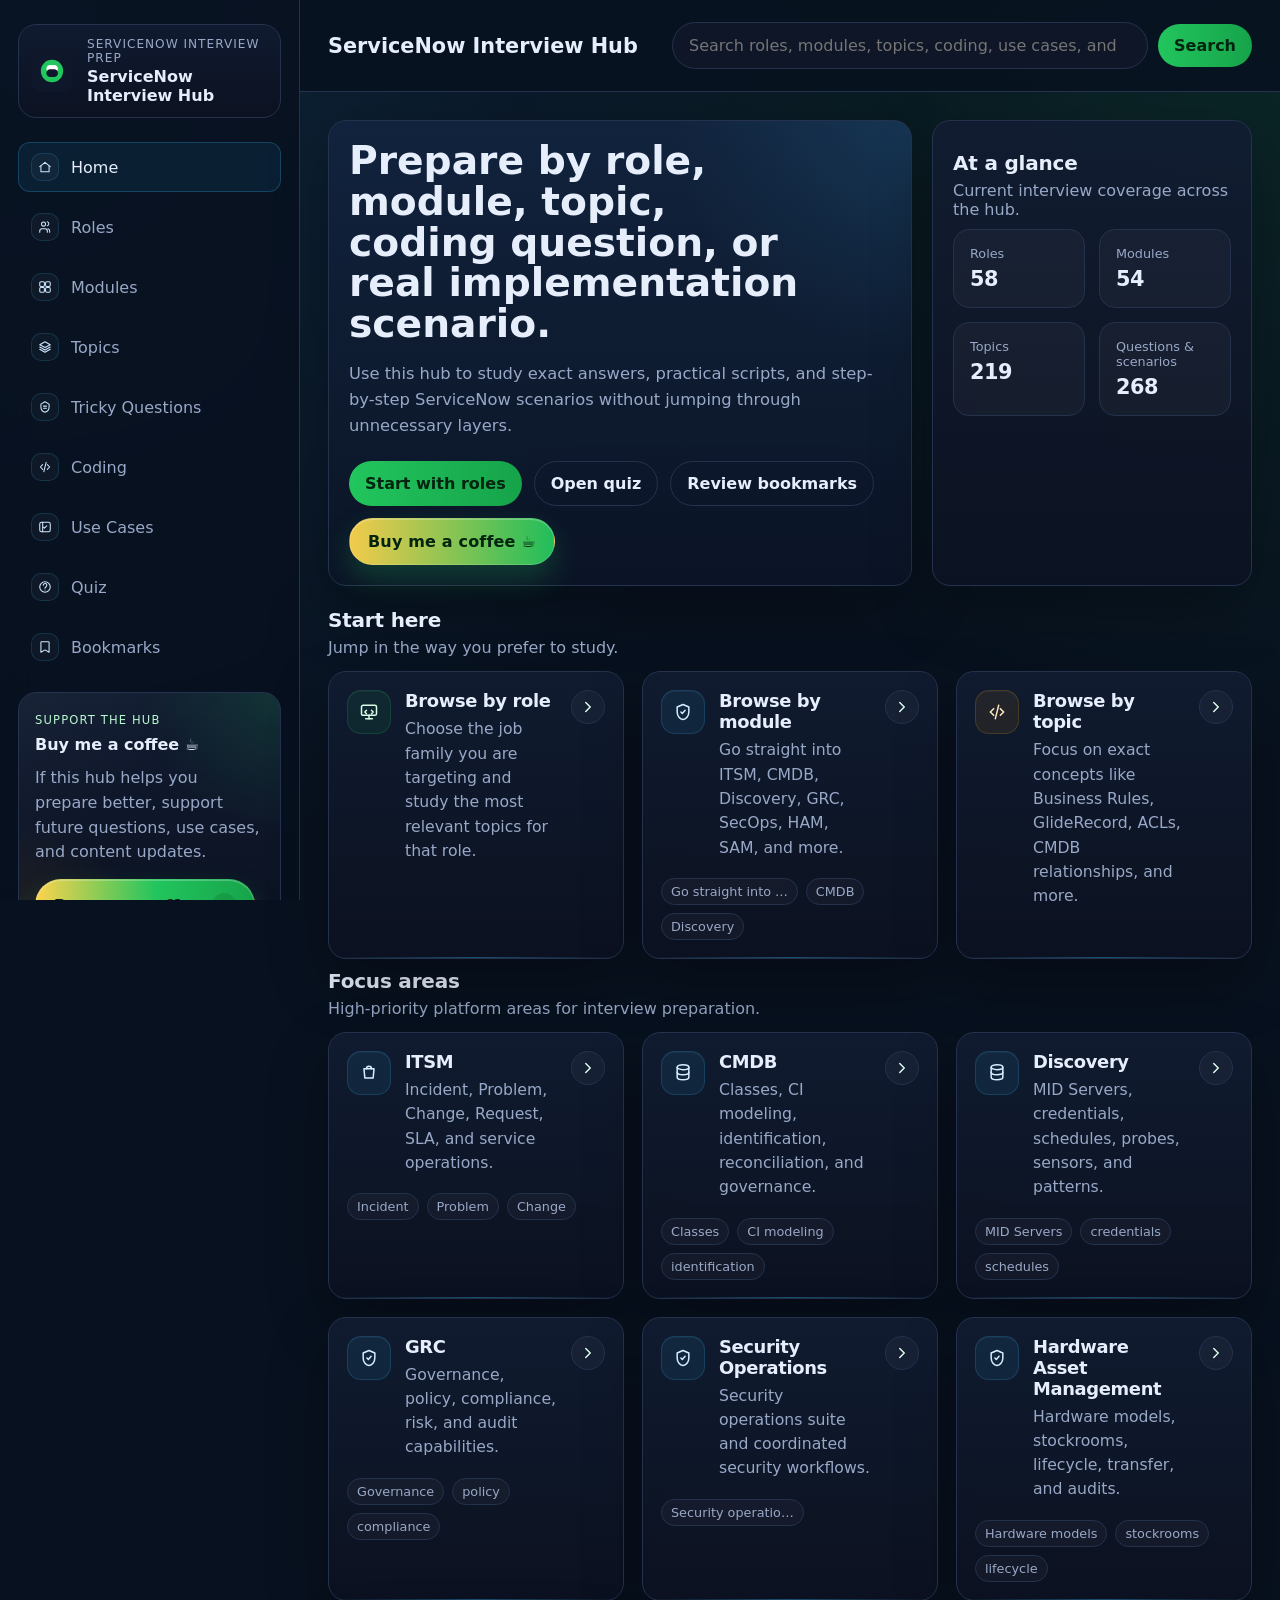
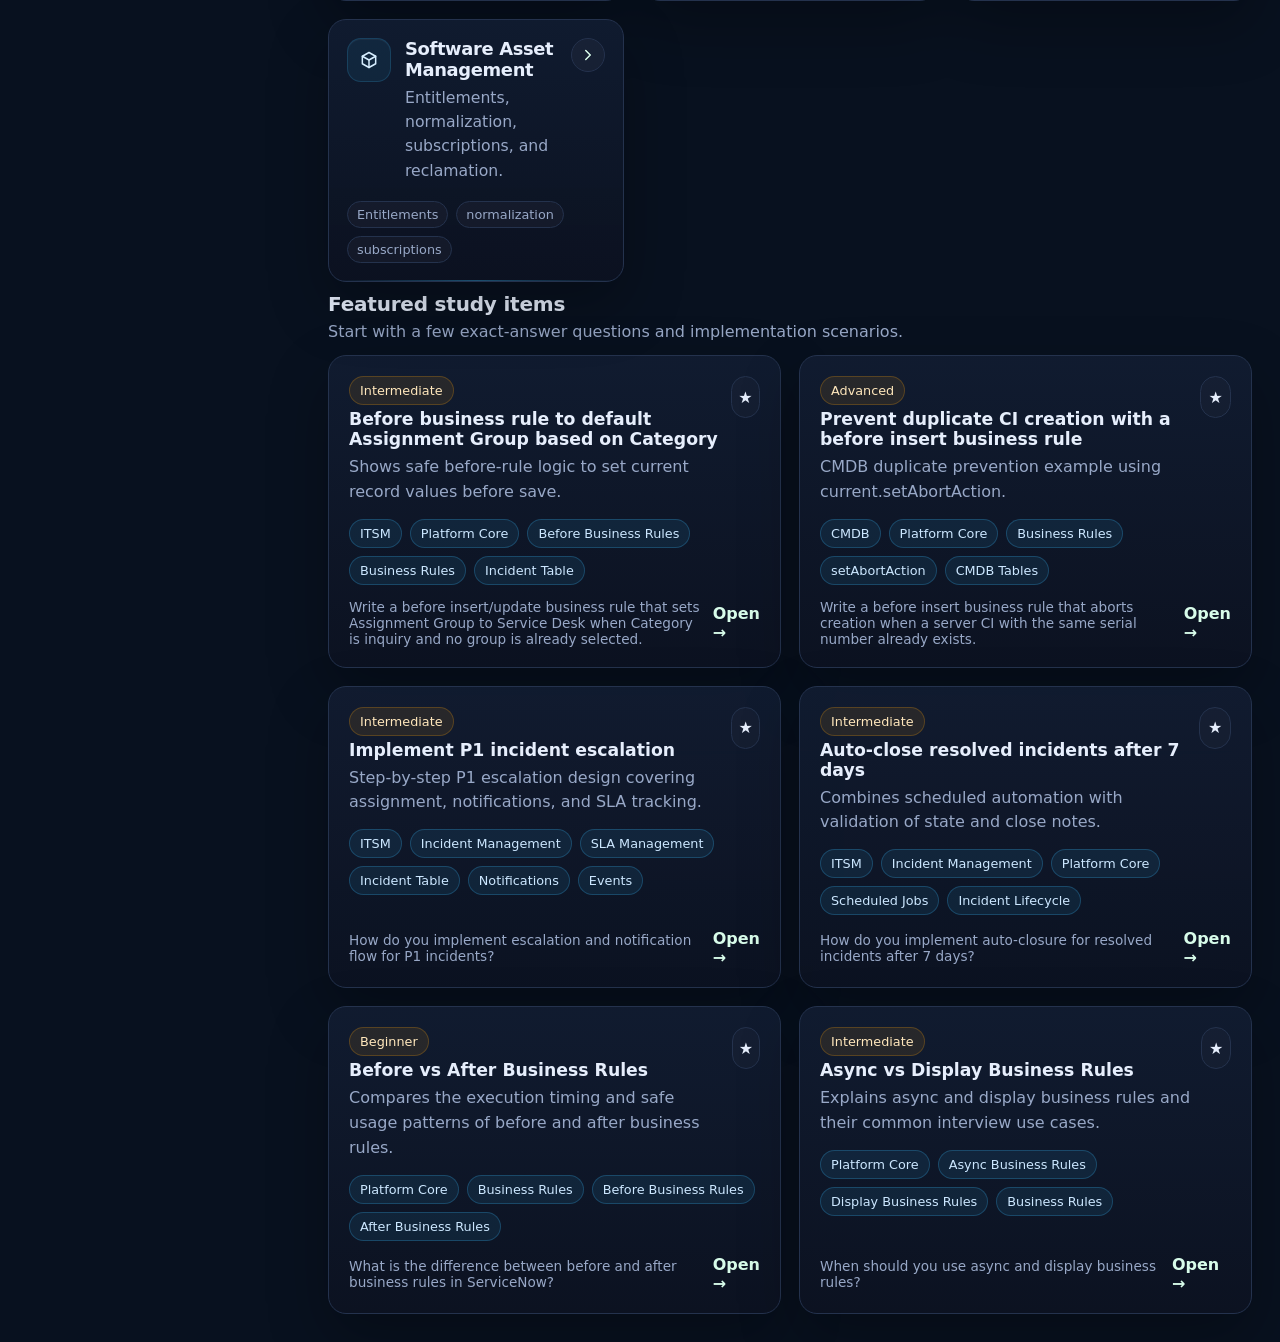
==== commit 70b53aa2: "Load topic and tricky hotfix bootstrap" ====
--- a/index.html
+++ b/index.html
@@ -97,5 +97,6 @@
   </div>
 
   <script type="module" src="assets/js/app.js"></script>
+  <script type="module" src="assets/js/topic-hotfix-bootstrap.js"></script>
 </body>
 </html>
--- a/assets/css/styles.css
+++ b/assets/css/styles.css
@@ -491,3 +491,18 @@
   .home-hero-simple .hero-copy h2{max-width:none;font-size:2rem}
   .entity-card-inline{grid-template-columns:auto minmax(0,1fr) auto}
 }
+
+
+.filters input[type="search"]{
+  width:100%;
+}
+
+@media (min-width: 981px){
+  .filters[data-filter-form^="/roles/"],
+  .filters[data-filter-form^="/modules/"],
+  .filters[data-filter-form="/roles"],
+  .filters[data-filter-form="/modules"]{
+    grid-template-columns: minmax(280px, 520px);
+    justify-content:start;
+  }
+}
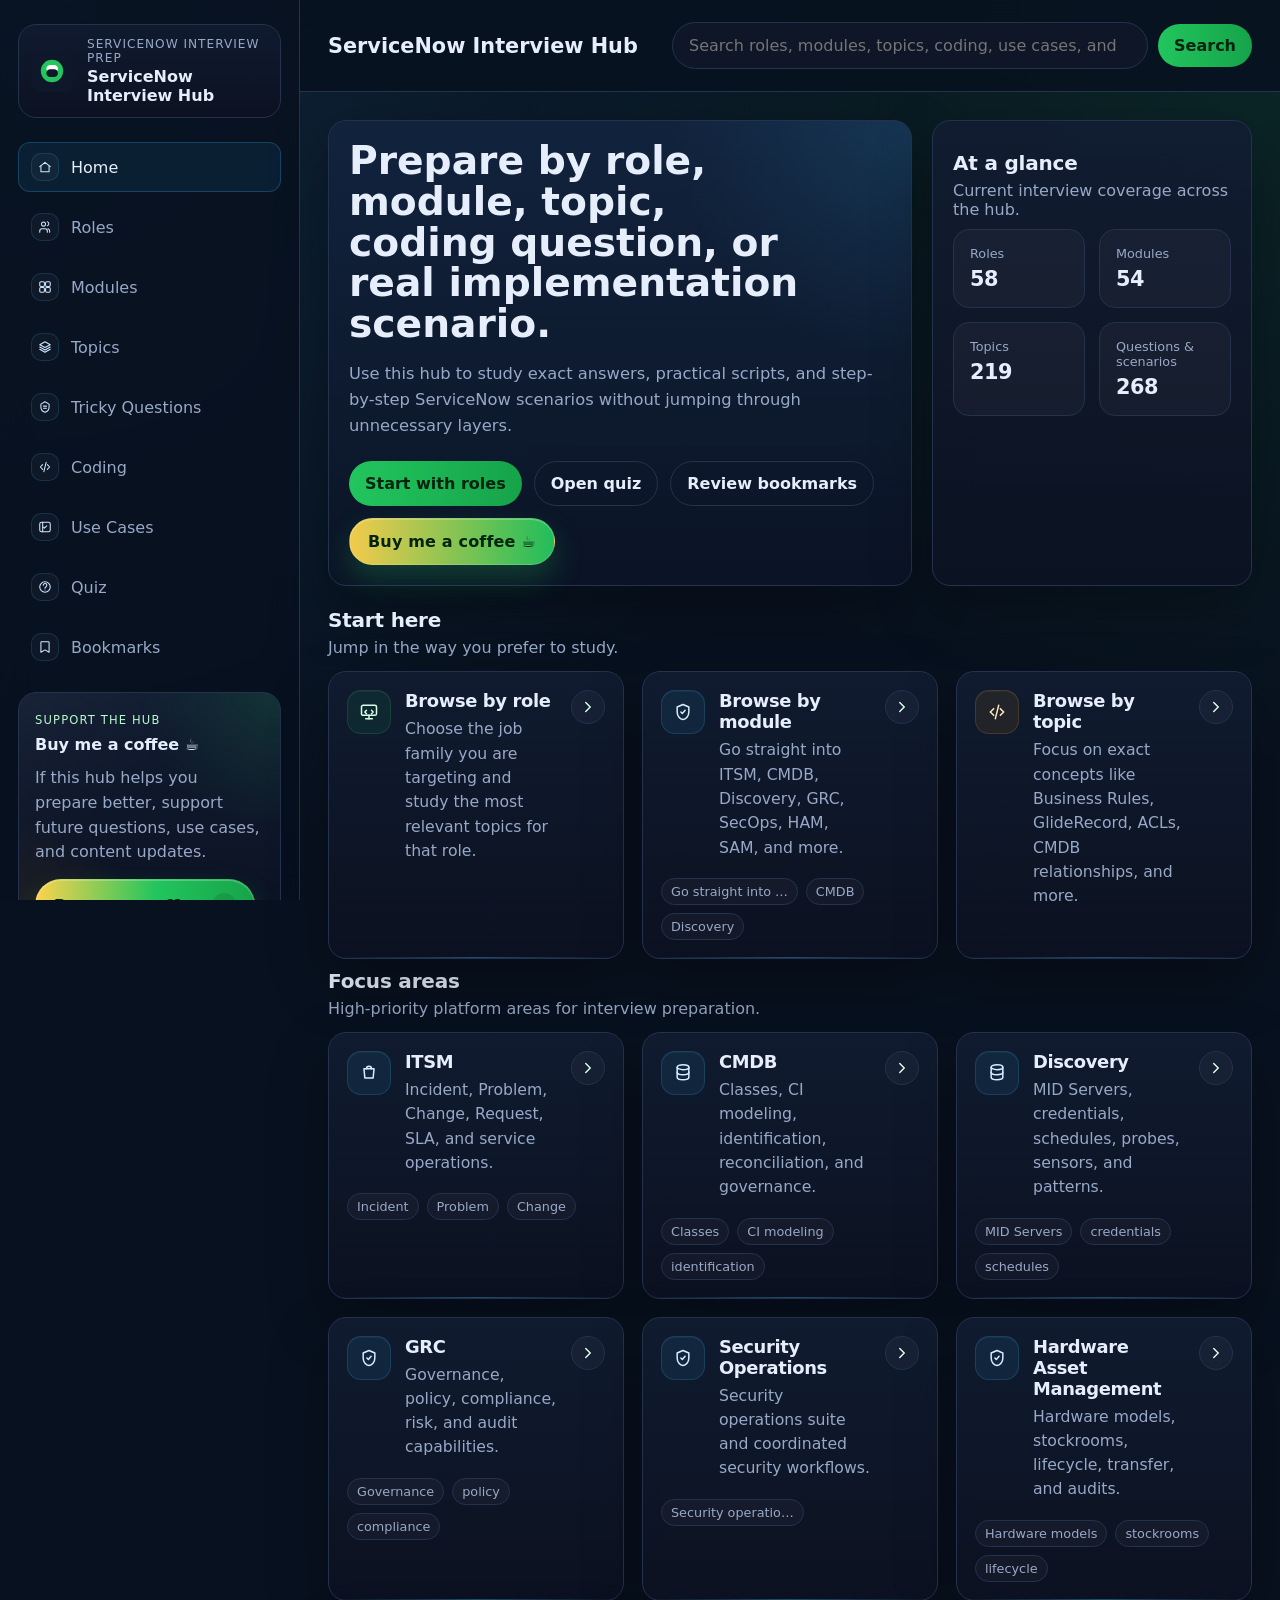
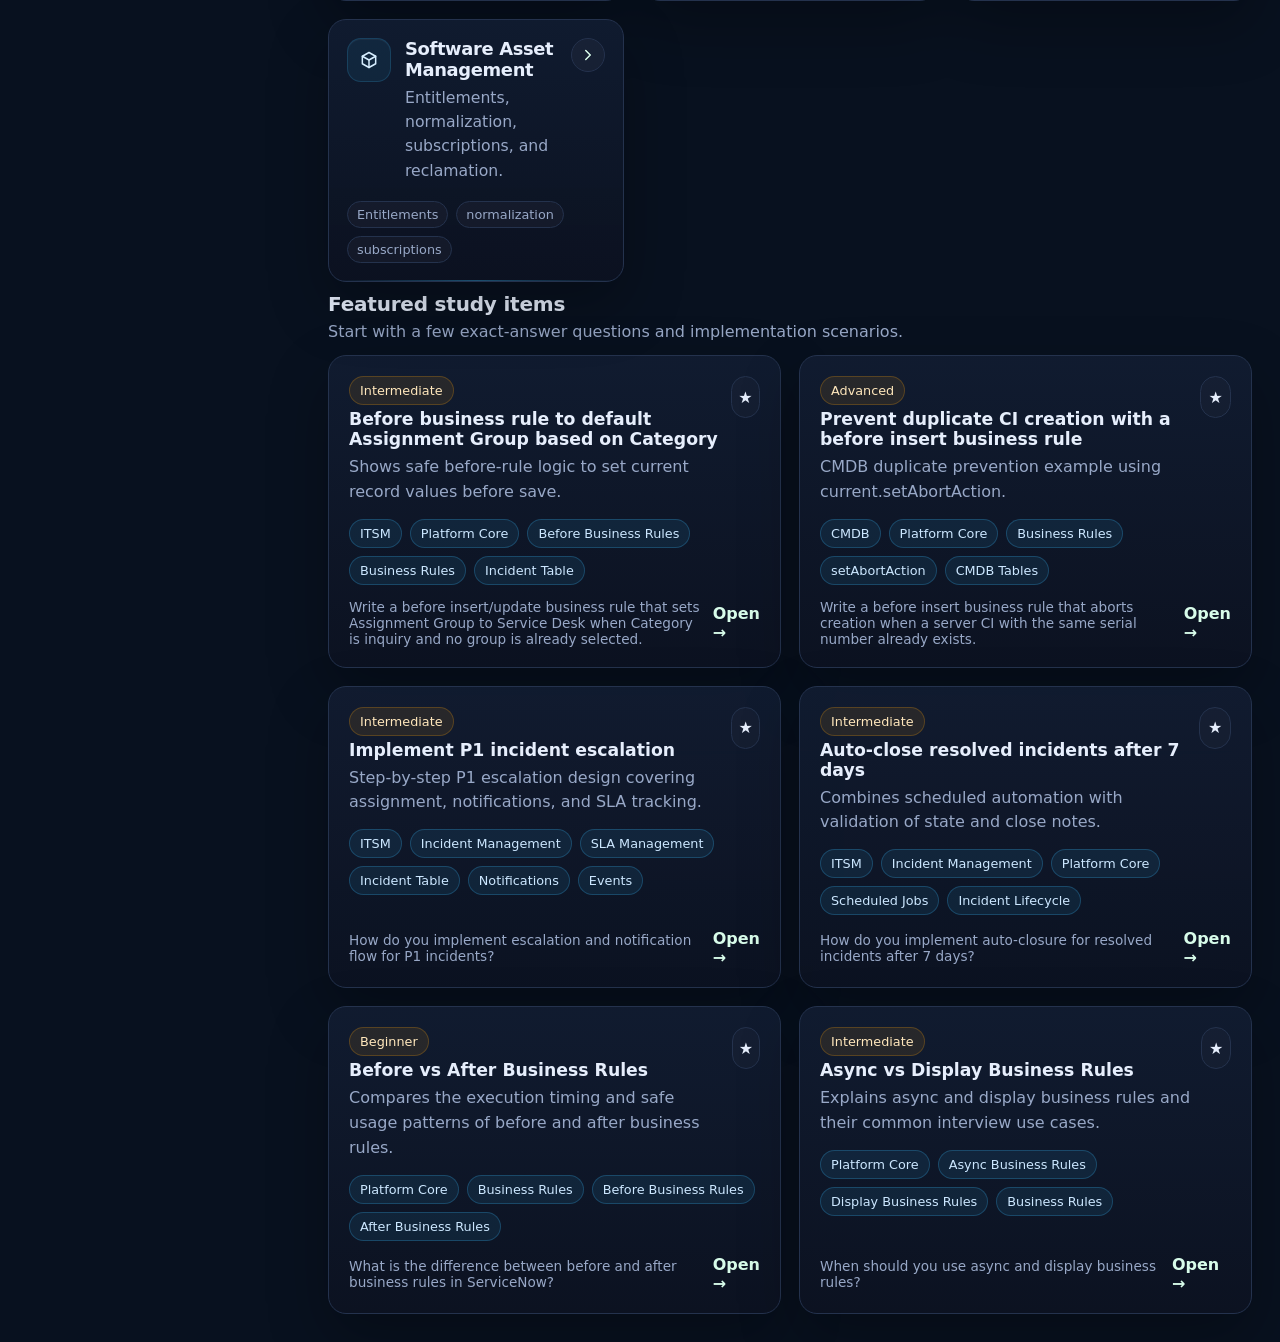
==== commit 6ca92f94: "Update index.html" ====
--- a/index.html
+++ b/index.html
@@ -19,7 +19,7 @@
   <meta name="twitter:description" content="Structured ServiceNow interview prep with focused topics, interview questions, quizzes, and tricky scenarios." />
   <meta name="twitter:image" content="https://tejaswi2299.github.io/ServiceNow_Interview_Hub/assets/images/servicenow-preview.png" />
 
-  <link rel="icon" href="assets/images/servicenow-logo.svg" type="image/svg+xml" />
+  <link rel="icon" href="assets/images/favicon.ico" />
   <link rel="stylesheet" href="assets/css/styles.css" />
   <link rel="stylesheet" href="assets/css/theme.css" />
   <link rel="stylesheet" href="assets/css/responsive.css" />
@@ -47,6 +47,7 @@
         <a data-nav-link href="#/roles"><span class="nav-link-content"><span class="nav-icon"><svg viewBox="0 0 24 24" fill="none" stroke="currentColor" stroke-width="1.8" stroke-linecap="round" stroke-linejoin="round"><path d="M16 21v-2a4 4 0 0 0-4-4H7a4 4 0 0 0-4 4v2"/><circle cx="9.5" cy="7" r="3.5"/><path d="M20 21v-2a4 4 0 0 0-3-3.87"/><path d="M16 3.13a3.5 3.5 0 0 1 0 6.74"/></svg></span><span>Roles</span></span></a>
         <a data-nav-link href="#/modules"><span class="nav-link-content"><span class="nav-icon"><svg viewBox="0 0 24 24" fill="none" stroke="currentColor" stroke-width="1.8" stroke-linecap="round" stroke-linejoin="round"><rect x="3" y="3" width="8" height="8" rx="2"/><rect x="13" y="3" width="8" height="8" rx="2"/><rect x="3" y="13" width="8" height="8" rx="2"/><rect x="13" y="13" width="8" height="8" rx="2"/></svg></span><span>Modules</span></span></a>
         <a data-nav-link href="#/topics"><span class="nav-link-content"><span class="nav-icon"><svg viewBox="0 0 24 24" fill="none" stroke="currentColor" stroke-width="1.8" stroke-linecap="round" stroke-linejoin="round"><path d="M12 3 3 8l9 5 9-5-9-5Z"/><path d="m3 12 9 5 9-5"/><path d="m3 16 9 5 9-5"/></svg></span><span>Topics</span></span></a>
+        <a data-nav-link href="#/tricky"><span class="nav-link-content"><span class="nav-icon"><svg viewBox="0 0 24 24" fill="none" stroke="currentColor" stroke-width="1.8" stroke-linecap="round" stroke-linejoin="round"><path d="M12 3l7 4v5c0 4.4-2.7 7.8-7 9-4.3-1.2-7-4.6-7-9V7l7-4Z"/><path d="M9.5 10.5h5"/><path d="M9.5 14h5"/></svg></span><span>Tricky Questions</span></span></a>
         <a data-nav-link href="#/coding"><span class="nav-link-content"><span class="nav-icon"><svg viewBox="0 0 24 24" fill="none" stroke="currentColor" stroke-width="1.8" stroke-linecap="round" stroke-linejoin="round"><path d="m8 16-4-4 4-4"/><path d="m16 8 4 4-4 4"/><path d="m14 4-4 16"/></svg></span><span>Coding</span></span></a>
         <a data-nav-link href="#/use-cases"><span class="nav-link-content"><span class="nav-icon"><svg viewBox="0 0 24 24" fill="none" stroke="currentColor" stroke-width="1.8" stroke-linecap="round" stroke-linejoin="round"><path d="M9 12l2 2 4-4"/><rect x="3" y="4" width="18" height="16" rx="3"/><path d="M8 4v16"/></svg></span><span>Use Cases</span></span></a>
         <a data-nav-link href="#/quiz"><span class="nav-link-content"><span class="nav-icon"><svg viewBox="0 0 24 24" fill="none" stroke="currentColor" stroke-width="1.8" stroke-linecap="round" stroke-linejoin="round"><circle cx="12" cy="12" r="9"/><path d="M9.09 9a3 3 0 1 1 5.82 1c0 2-3 2-3 4"/><path d="M12 17h.01"/></svg></span><span>Quiz</span></span></a>
@@ -97,6 +98,5 @@
   </div>
 
   <script type="module" src="assets/js/app.js"></script>
-  <script type="module" src="assets/js/topic-hotfix-bootstrap.js"></script>
 </body>
 </html>
